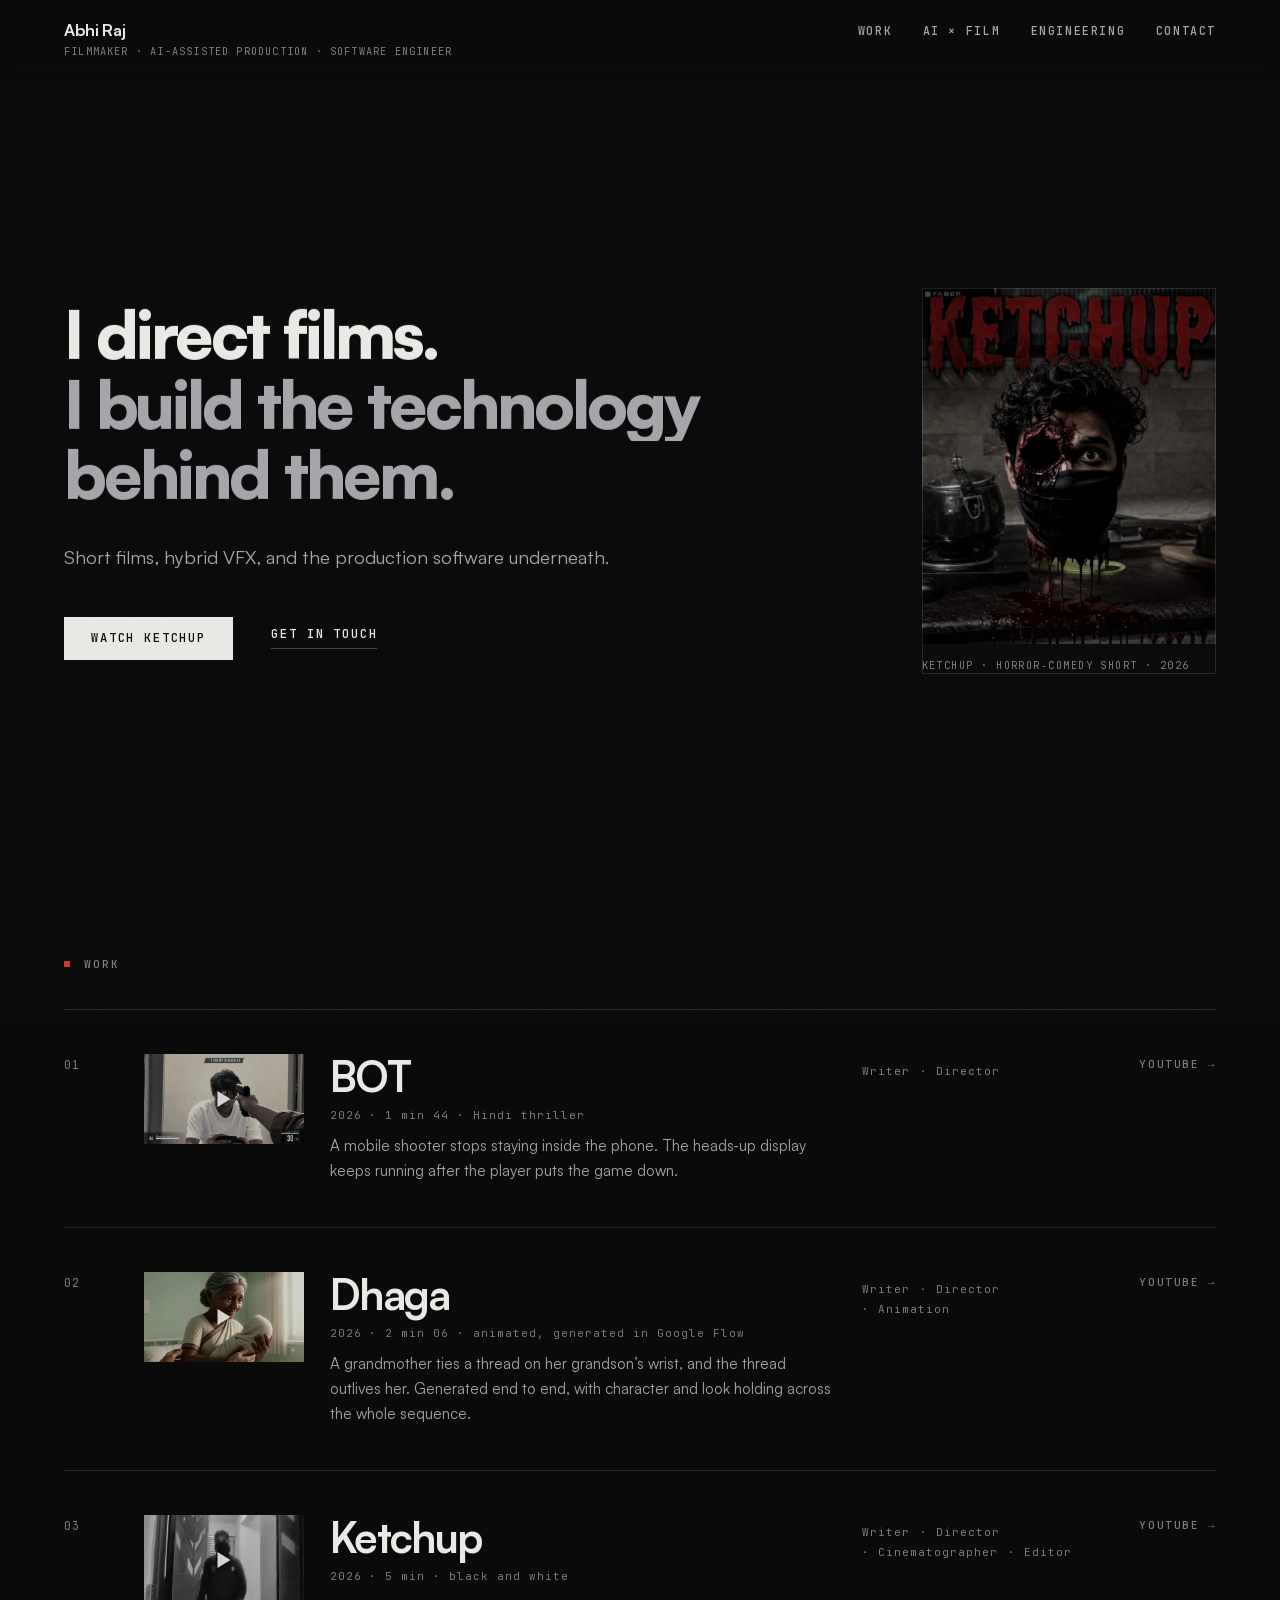
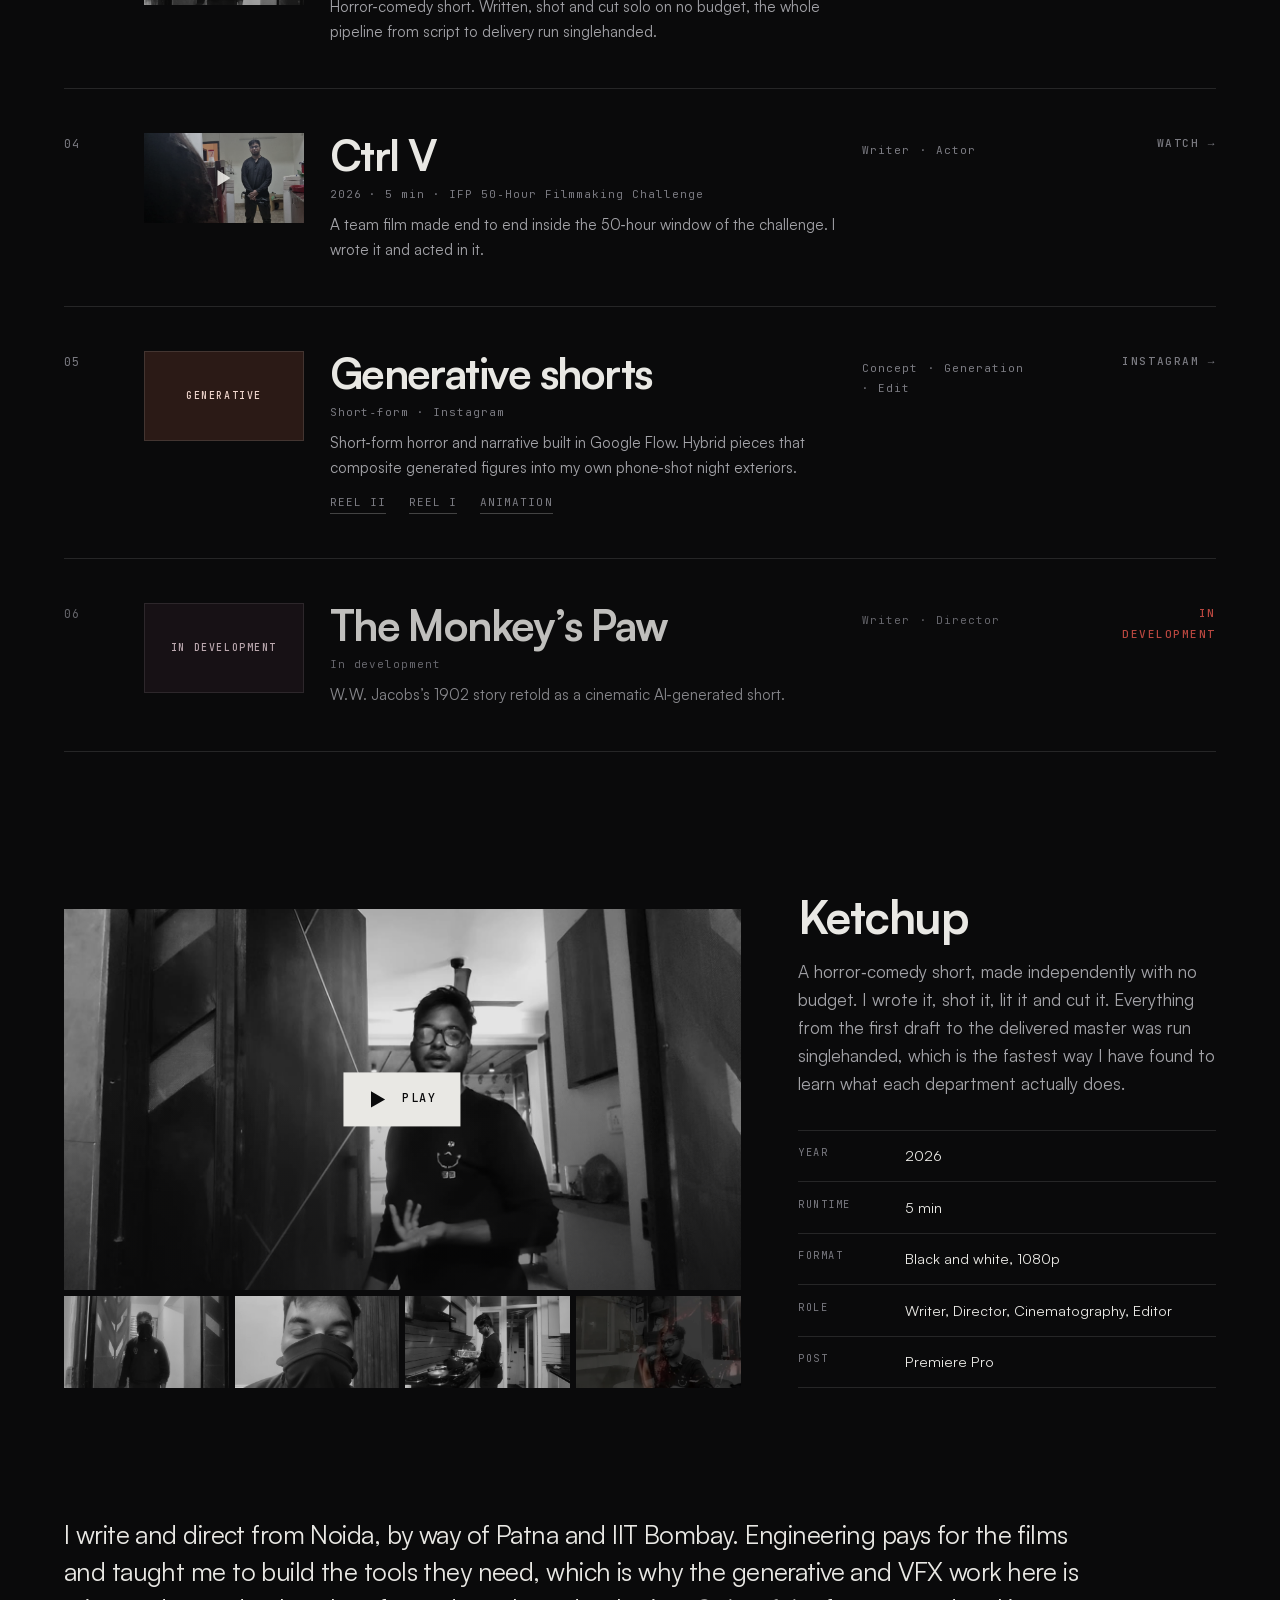
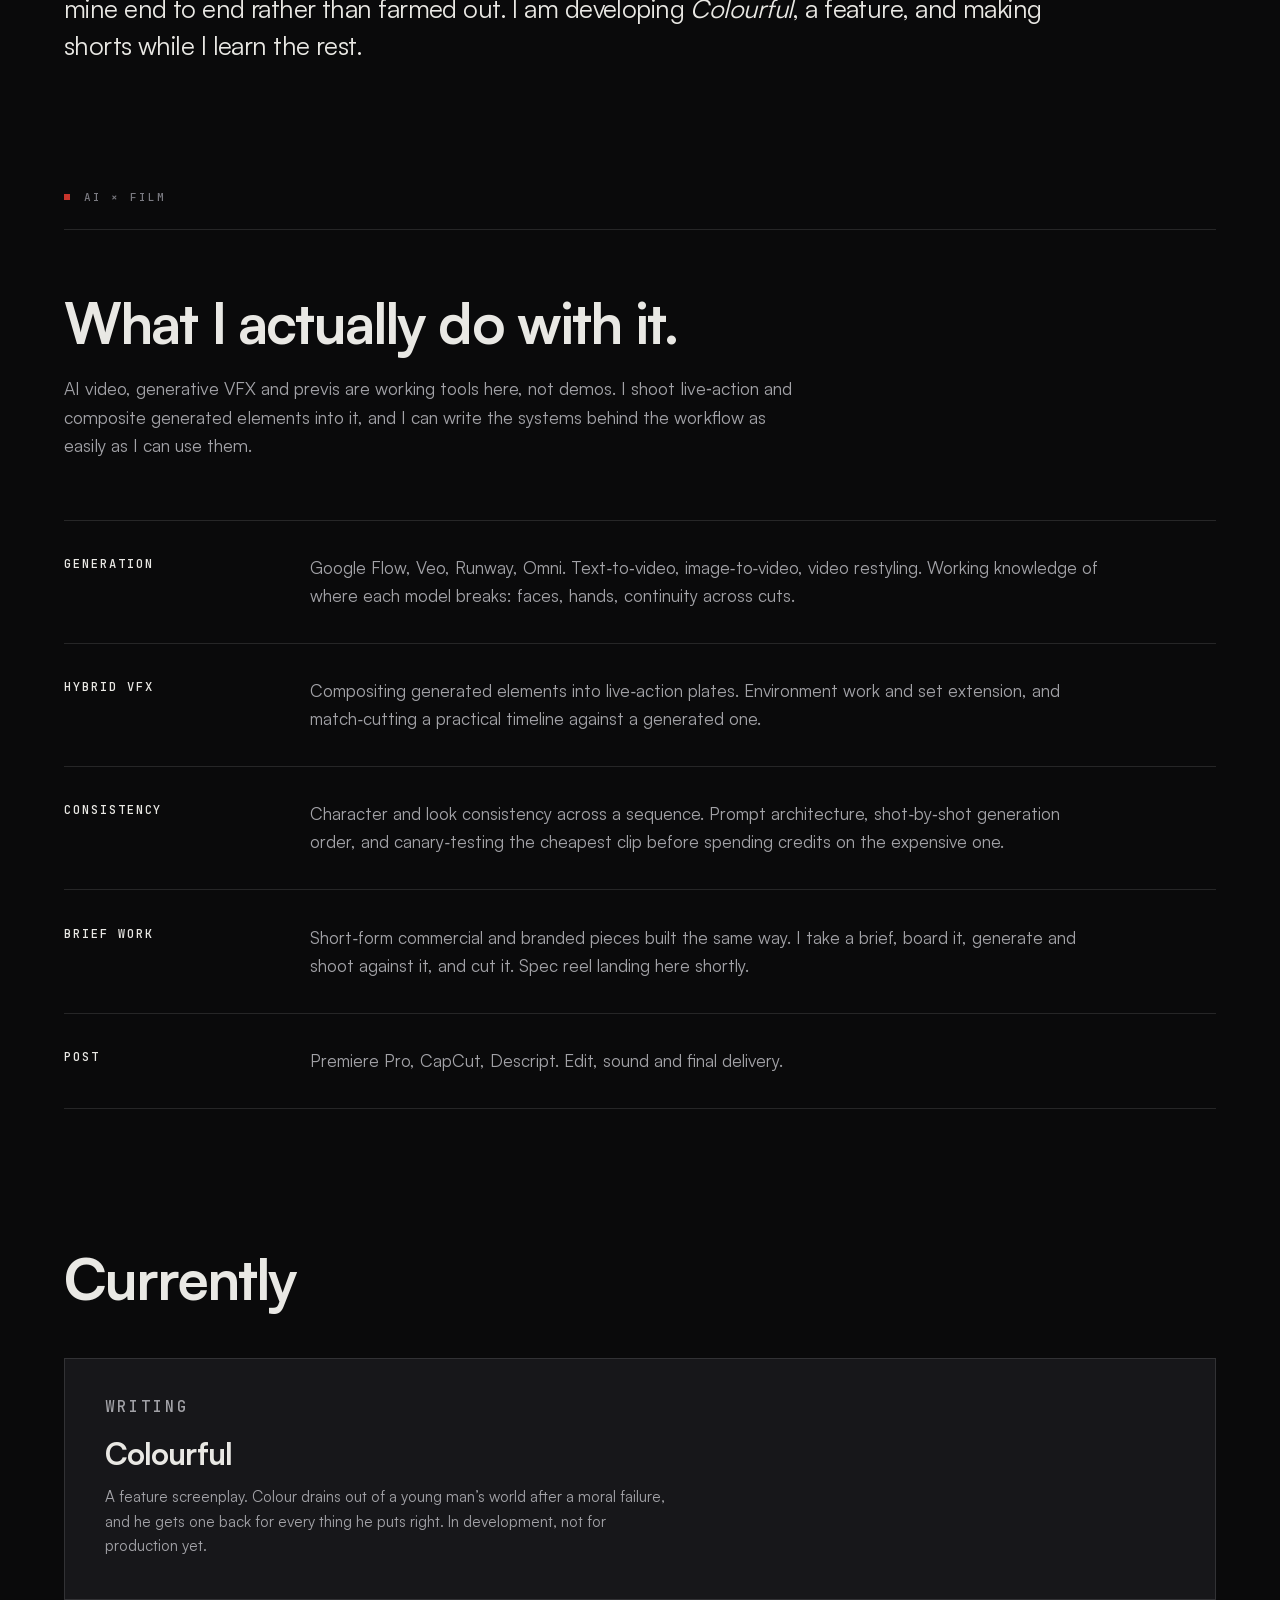
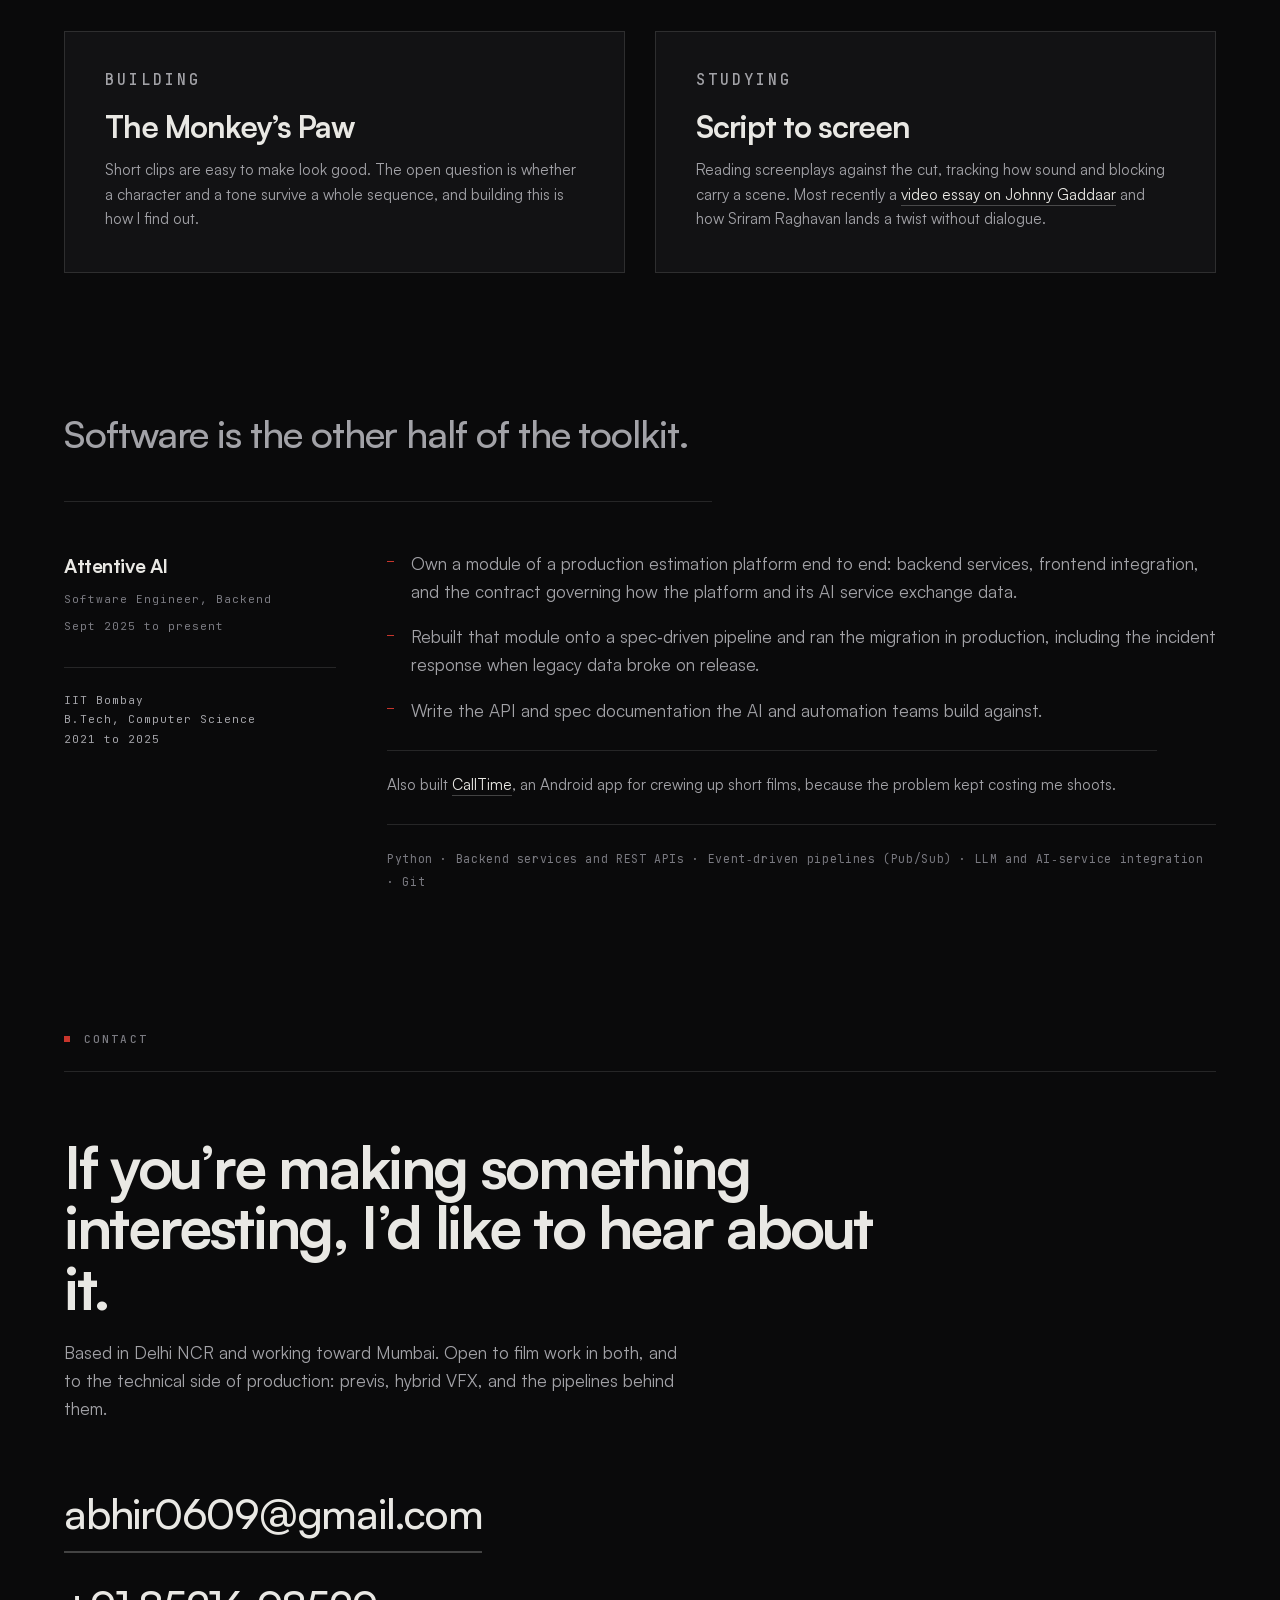
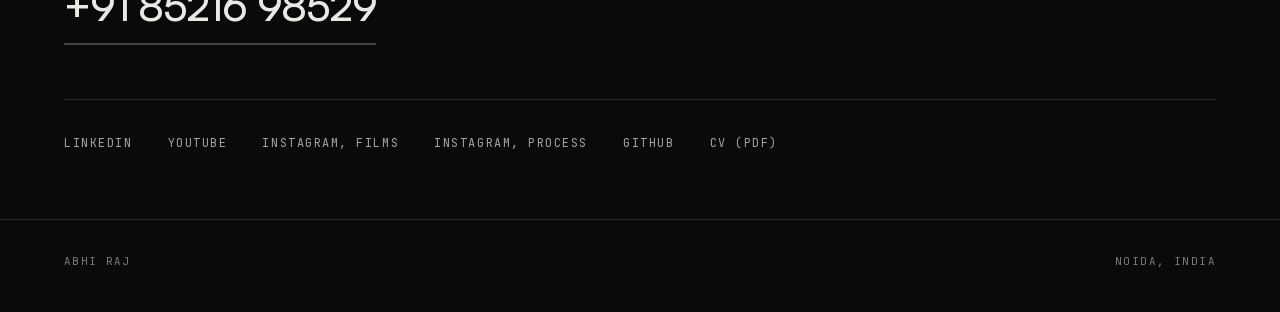
==== index.html @ 7fac0f0d "Add BOT and Dhaga, lead with the work The site was showing four items while five finished films sat " ====
<!doctype html>
<html lang="en">
<head>
<meta charset="utf-8">
<meta name="viewport" content="width=device-width, initial-scale=1, viewport-fit=cover">
<title>Abhi Raj · Filmmaker</title>
<meta name="description" content="Abhi Raj writes and directs short films and builds the technology behind them. Ketchup, Ctrl V, generative shorts, hybrid VFX, and the production software underneath.">
<link rel="canonical" href="https://abhi7230.github.io/">
<meta name="author" content="Abhi Raj">
<meta name="theme-color" content="#0a0a0b">

<meta property="og:type" content="profile">
<meta property="og:site_name" content="Abhi Raj">
<meta property="og:title" content="Abhi Raj · Filmmaker">
<meta property="og:description" content="I direct films. I build the technology behind them. Short films, hybrid VFX, and the production software underneath.">
<meta property="og:url" content="https://abhi7230.github.io/">
<meta property="og:image" content="https://abhi7230.github.io/assets/img/og.jpg">
<meta property="og:image:width" content="1200">
<meta property="og:image:height" content="630">
<meta property="og:image:alt" content="Abhi Raj, filmmaker and software engineer.">
<meta name="twitter:card" content="summary_large_image">
<meta name="twitter:title" content="Abhi Raj · Filmmaker">
<meta name="twitter:description" content="I direct films. I build the technology behind them.">
<meta name="twitter:image" content="https://abhi7230.github.io/assets/img/og.jpg">

<link rel="icon" href="/favicon.svg" type="image/svg+xml">
<link rel="apple-touch-icon" href="/assets/img/apple-touch-icon.png">

<link rel="preload" as="image" href="/assets/img/ketchup-plate.jpg">
<link rel="preload" as="font" type="font/woff2" href="/assets/fonts/satoshi-900.woff2" crossorigin>
<link rel="preload" as="font" type="font/woff2" href="/assets/fonts/satoshi-400.woff2" crossorigin>
<link rel="preload" as="font" type="font/woff2" href="/assets/fonts/jetbrainsmono-latin.woff2" crossorigin>
<link rel="stylesheet" href="/assets/css/main.css">

<script type="application/ld+json">
{
  "@context": "https://schema.org",
  "@graph": [
    {
      "@type": "Person",
      "@id": "https://abhi7230.github.io/#abhi",
      "name": "Abhi Raj",
      "url": "https://abhi7230.github.io/",
      "jobTitle": "Filmmaker and Software Engineer",
      "email": "mailto:abhir0609@gmail.com",
      "telephone": "+91-85216-98529",
      "alumniOf": {
        "@type": "CollegeOrUniversity",
        "name": "Indian Institute of Technology Bombay"
      },
      "worksFor": { "@type": "Organization", "name": "Attentive AI" },
      "address": { "@type": "PostalAddress", "addressLocality": "Noida", "addressCountry": "IN" },
      "sameAs": [
        "https://www.linkedin.com/in/abhi-raj-a626a8228/",
        "https://www.instagram.com/abheeee_and_movies_/",
        "https://www.instagram.com/the_slow_creator/",
        "https://github.com/Abhi7230",
        "https://www.youtube.com/watch?v=grgffM9v0jU"
      ]
    },
    {
      "@type": "Movie",
      "name": "BOT",
      "alternateName": "BOT: One Enemy Remaining",
      "genre": ["Thriller"],
      "datePublished": "2026",
      "duration": "PT1M44S",
      "inLanguage": "hi",
      "url": "https://www.youtube.com/watch?v=LyB1DlqWCAY",
      "image": "https://abhi7230.github.io/assets/img/bot-01.jpg",
      "director": { "@id": "https://abhi7230.github.io/#abhi" },
      "author": { "@id": "https://abhi7230.github.io/#abhi" }
    },
    {
      "@type": "Movie",
      "name": "Dhaga",
      "genre": ["Animation", "Drama"],
      "datePublished": "2026",
      "duration": "PT2M06S",
      "url": "https://www.youtube.com/watch?v=wSa9bddf1cw",
      "image": "https://abhi7230.github.io/assets/img/dhaga-01.jpg",
      "director": { "@id": "https://abhi7230.github.io/#abhi" },
      "author": { "@id": "https://abhi7230.github.io/#abhi" }
    },
    {
      "@type": "Movie",
      "name": "Ketchup",
      "genre": ["Horror", "Comedy"],
      "datePublished": "2026-05-23",
      "duration": "PT5M1S",
      "url": "https://www.youtube.com/watch?v=grgffM9v0jU",
      "image": "https://abhi7230.github.io/assets/img/ketchup-poster.jpg",
      "description": "A horror-comedy short written, shot and cut solo on no budget.",
      "director": { "@id": "https://abhi7230.github.io/#abhi" },
      "author": { "@id": "https://abhi7230.github.io/#abhi" },
      "editor": { "@id": "https://abhi7230.github.io/#abhi" }
    },
    {
      "@type": "Movie",
      "name": "Ctrl V",
      "datePublished": "2026",
      "image": "https://abhi7230.github.io/assets/img/ctrlv-02.jpg",
      "description": "A team film made end to end inside the 50-hour window of the IFP 50-Hour Filmmaking Challenge.",
      "author": { "@id": "https://abhi7230.github.io/#abhi" },
      "actor": { "@id": "https://abhi7230.github.io/#abhi" }
    }
  ]
}
</script>
</head>
<body>
<div class="grain" aria-hidden="true"></div>

<a class="skip" href="#work">Skip to work</a>

<header class="nav">
  <a class="nav__brand" href="#top">
    <span class="nav__name">Abhi Raj</span>
    <span class="nav__role">Filmmaker · AI-assisted production · Software engineer</span>
  </a>
  <nav class="nav__links" aria-label="Sections">
    <a href="#work">Work</a>
    <a href="#ai">AI × Film</a>
    <a href="#engineering">Engineering</a>
    <a href="#contact">Contact</a>
  </nav>
</header>

<main id="top">

  <!-- ─────────────  HERO  ───────────── -->
  <section class="hero">
    <div class="hero__text">
      <h1 class="hero__head">
        <span class="line"><span>I direct films.</span></span>
        <span class="line"><span>I build the technology</span></span>
        <span class="line"><span>behind them.</span></span>
      </h1>
      <p class="hero__sub">Short films, hybrid VFX, and the production software underneath.</p>
      <div class="hero__cta">
        <a class="cta-watch" href="#ketchup">
          <span class="cta-watch__rule" aria-hidden="true"></span>
          <span class="cta-watch__label">Watch Ketchup</span>
        </a>
        <a class="cta-quiet" href="#contact">
          Get in touch
          <span class="cta-quiet__rule" aria-hidden="true"></span>
        </a>
      </div>
    </div>

    <figure class="hero__plate">
      <img src="/assets/img/ketchup-plate.jpg" width="810" height="982"
           alt="Poster for Ketchup, a horror-comedy short film written and directed by Abhi Raj."
           fetchpriority="high" decoding="async">
      <figcaption>Ketchup · horror&#8209;comedy short · 2026</figcaption>
    </figure>
  </section>

  <!-- ─────────────  SELECTED WORK  ───────────── -->
  <section id="work" class="work">
    <h2 class="label">Work</h2>

    <ol class="index" id="index">

      <li class="index__row">
        <div class="index__inner" data-preview="image" data-src="/assets/img/bot-02.jpg">
          <span class="index__no">01</span>
          <figure class="index__thumb index__thumb--play">
            <img src="/assets/img/bot-01.jpg" width="1000" height="562" loading="lazy" decoding="async"
                 alt="A game HUD reading ONE ENEMY REMAINING overlaid on a real room, from BOT.">
          </figure>
          <div class="index__body">
            <h3 class="index__title"><a class="stretch" href="https://www.youtube.com/watch?v=LyB1DlqWCAY" target="_blank" rel="noopener">BOT</a></h3>
            <p class="index__meta">2026 · 1 min 44 · Hindi thriller</p>
            <p class="index__desc">A mobile shooter stops staying inside the phone. The heads&#8209;up display keeps running after the player puts the game down.</p>
          </div>
          <p class="index__role"><span>Writer</span><span>Director</span></p>
          <span class="index__go" aria-hidden="true">YouTube <i>&#8594;</i></span>
        </div>
      </li>

      <li class="index__row">
        <div class="index__inner" data-preview="image" data-src="/assets/img/dhaga-02.jpg">
          <span class="index__no">02</span>
          <figure class="index__thumb index__thumb--play">
            <img src="/assets/img/dhaga-01.jpg" width="1000" height="562" loading="lazy" decoding="async"
                 alt="An animated grandmother smiling in warm light, from Dhaga.">
          </figure>
          <div class="index__body">
            <h3 class="index__title"><a class="stretch" href="https://www.youtube.com/watch?v=wSa9bddf1cw" target="_blank" rel="noopener">Dhaga</a></h3>
            <p class="index__meta">2026 · 2 min 06 · animated, generated in Google Flow</p>
            <p class="index__desc">A grandmother ties a thread on her grandson&#8217;s wrist, and the thread outlives her. Generated end to end, with character and look holding across the whole sequence.</p>
          </div>
          <p class="index__role"><span>Writer</span><span>Director</span><span>Animation</span></p>
          <span class="index__go" aria-hidden="true">YouTube <i>&#8594;</i></span>
        </div>
      </li>

      <li class="index__row">
        <div class="index__inner" data-preview="image" data-src="/assets/img/ketchup-player.jpg">
          <span class="index__no">03</span>
          <figure class="index__thumb index__thumb--play">
            <img src="/assets/img/ketchup-01.jpg" width="1000" height="562" loading="lazy" decoding="async"
                 alt="A masked figure framed between two walls of hard diagonal light, from Ketchup.">
          </figure>
          <div class="index__body">
            <h3 class="index__title"><a class="stretch" href="https://www.youtube.com/watch?v=grgffM9v0jU" target="_blank" rel="noopener">Ketchup</a></h3>
            <p class="index__meta">2026 · 5 min · black and white</p>
            <p class="index__desc">Horror&#8209;comedy short. Written, shot and cut solo on no budget, the whole pipeline from script to delivery run singlehanded.</p>
          </div>
          <p class="index__role"><span>Writer</span><span>Director</span><span>Cinematographer</span><span>Editor</span></p>
          <span class="index__go" aria-hidden="true">YouTube <i>&#8594;</i></span>
        </div>
      </li>

      <li class="index__row">
        <div class="index__inner" data-preview="image" data-src="/assets/img/ctrlv-01.jpg">
          <span class="index__no">04</span>
          <figure class="index__thumb index__thumb--play">
            <img src="/assets/img/ctrlv-02.jpg" width="1000" height="562" loading="lazy" decoding="async"
                 alt="A figure standing alone in a kitchen, from Ctrl V.">
          </figure>
          <div class="index__body">
            <h3 class="index__title"><a class="stretch" href="https://drive.google.com/file/d/1kriOBLqGtWggZw4FvXrQu2x0gPrDA3r1/view" target="_blank" rel="noopener">Ctrl V</a></h3>
            <p class="index__meta">2026 · 5 min · IFP 50&#8209;Hour Filmmaking Challenge</p>
            <p class="index__desc">A team film made end to end inside the 50&#8209;hour window of the challenge. I wrote it and acted in it.</p>
          </div>
          <p class="index__role"><span>Writer</span><span>Actor</span></p>
          <span class="index__go" aria-hidden="true">Watch <i>&#8594;</i></span>
        </div>
      </li>

      <li class="index__row">
        <div class="index__inner" data-preview="plate" data-plate="Generative" data-tint="warm">
          <span class="index__no">05</span>
          <figure class="index__thumb index__thumb--plate" data-tint="warm" aria-hidden="true"><span>Generative</span></figure>
          <div class="index__body">
            <h3 class="index__title"><a class="stretch" href="https://www.instagram.com/p/DdN9OC2Kr0C/" target="_blank" rel="noopener">Generative shorts</a></h3>
            <p class="index__meta">Short&#8209;form · Instagram</p>
            <p class="index__desc">Short&#8209;form horror and narrative built in Google Flow. Hybrid pieces that composite generated figures into my own phone&#8209;shot night exteriors.</p>
            <p class="index__more">
              <a href="https://www.instagram.com/p/DdN9OC2Kr0C/" target="_blank" rel="noopener">Reel II</a>
              <a href="https://www.instagram.com/p/DdLaEwnIu31/" target="_blank" rel="noopener">Reel I</a>
              <a href="https://www.instagram.com/p/DbQ5Ks_qtAa/" target="_blank" rel="noopener">Animation</a>
            </p>
          </div>
          <p class="index__role"><span>Concept</span><span>Generation</span><span>Edit</span></p>
          <span class="index__go" aria-hidden="true">Instagram <i>&#8594;</i></span>
        </div>
      </li>

      <li class="index__row index__row--wip">
        <div class="index__inner" data-preview="plate" data-plate="Monkey&#8217;s Paw" data-tint="deep">
          <span class="index__no">06</span>
          <figure class="index__thumb index__thumb--plate" data-tint="deep" aria-hidden="true"><span>In development</span></figure>
          <div class="index__body">
            <h3 class="index__title">The Monkey&#8217;s Paw</h3>
            <p class="index__meta">In development</p>
            <p class="index__desc">W.&#8202;W. Jacobs&#8217;s 1902 story retold as a cinematic AI&#8209;generated short.</p>
          </div>
          <p class="index__role"><span>Writer</span><span>Director</span></p>
          <span class="index__go index__go--static" aria-hidden="true">In development</span>
        </div>
      </li>

    </ol>
  </section>

  <!-- ─────────────  KETCHUP FEATURE  ───────────── -->
  <section id="ketchup" class="feature">
    <div class="feature__player">
      <div class="lite-yt" id="lite-yt" data-id="grgffM9v0jU" role="button" tabindex="0"
           aria-label="Play Ketchup, a horror-comedy short film, on YouTube">
        <img src="/assets/img/ketchup-player.jpg" width="1400" height="788"
             alt="Abhi Raj mid-speech in a lit doorway, hand raised, from Ketchup."
             loading="lazy" decoding="async">
        <span class="lite-yt__scrim" aria-hidden="true"></span>
        <span class="lite-yt__play" aria-hidden="true">
          <svg viewBox="0 0 24 24" width="26" height="26" aria-hidden="true"><path d="M7 4.5v15l13-7.5z" fill="currentColor"/></svg>
          <b>Play</b>
        </span>
      </div>

      <ul class="strip" aria-label="Frames from Ketchup">
        <li><img src="/assets/img/ketchup-01.jpg" width="1000" height="562" loading="lazy" decoding="async"
                 alt="A masked figure framed between two walls of hard diagonal light."></li>
        <li><img src="/assets/img/ketchup-02.jpg" width="1000" height="562" loading="lazy" decoding="async"
                 alt="Extreme close-up on the eyes above a pulled-up mask."></li>
        <li><img src="/assets/img/ketchup-03.jpg" width="1000" height="562" loading="lazy" decoding="async"
                 alt="Wide shot of a figure cooking at a stove in a narrow kitchen."></li>
        <li><img src="/assets/img/ketchup-04.jpg" width="1000" height="562" loading="lazy" decoding="async"
                 alt="The film breaks into red as blood washes across the frame."></li>
      </ul>
    </div>
    <div class="feature__note">
      <h2>Ketchup</h2>
      <p>A horror&#8209;comedy short, made independently with no budget. I wrote it, shot it, lit it and cut it. Everything from the first draft to the delivered master was run singlehanded, which is the fastest way I have found to learn what each department actually does.</p>
      <dl class="spec">
        <div><dt>Year</dt><dd>2026</dd></div>
        <div><dt>Runtime</dt><dd>5 min</dd></div>
        <div><dt>Format</dt><dd>Black and white, 1080p</dd></div>
        <div><dt>Role</dt><dd>Writer, Director, Cinematography, Editor</dd></div>
        <div><dt>Post</dt><dd>Premiere Pro</dd></div>
      </dl>
    </div>
  </section>

  <!-- ─────────────  ABOUT  ───────────── -->
  <section id="about" class="about">
    <p class="about__text">I write and direct from Noida, by way of Patna and IIT Bombay. Engineering pays for the films and taught me to build the tools they need, which is why the generative and VFX work here is mine end to end rather than farmed out. I am developing <em>Colourful</em>, a feature, and making shorts while I learn the rest.</p>
  </section>

  <!-- ─────────────  AI × FILM  ───────────── -->
  <section id="ai" class="ai">
    <p class="label">AI × Film</p>
    <h2 class="ai__head">What I actually do with it.</h2>
    <p class="ai__lede">AI video, generative VFX and previs are working tools here, not demos. I shoot live&#8209;action and composite generated elements into it, and I can write the systems behind the workflow as easily as I can use them.</p>

    <dl class="rows">
      <div class="rows__row">
        <dt>Generation</dt>
        <dd>Google Flow, Veo, Runway, Omni. Text&#8209;to&#8209;video, image&#8209;to&#8209;video, video restyling. Working knowledge of where each model breaks: faces, hands, continuity across cuts.</dd>
      </div>
      <div class="rows__row">
        <dt>Hybrid VFX</dt>
        <dd>Compositing generated elements into live&#8209;action plates. Environment work and set extension, and match&#8209;cutting a practical timeline against a generated one.</dd>
      </div>
      <div class="rows__row">
        <dt>Consistency</dt>
        <dd>Character and look consistency across a sequence. Prompt architecture, shot&#8209;by&#8209;shot generation order, and canary&#8209;testing the cheapest clip before spending credits on the expensive one.</dd>
      </div>
      <div class="rows__row">
        <dt>Brief work</dt>
        <dd>Short&#8209;form commercial and branded pieces built the same way. I take a brief, board it, generate and shoot against it, and cut it. Spec reel landing here shortly.</dd>
      </div>
      <div class="rows__row">
        <dt>Post</dt>
        <dd>Premiere Pro, CapCut, Descript. Edit, sound and final delivery.</dd>
      </div>
    </dl>
  </section>


  <!-- ─────────────  CURRENTLY  ───────────── -->
  <section class="now">
    <h2 class="now__head">Currently</h2>
    <div class="now__grid">
      <article class="card card--lead">
        <p class="card__kicker">Writing</p>
        <h3>Colourful</h3>
        <p>A feature screenplay. Colour drains out of a young man&#8217;s world after a moral failure, and he gets one back for every thing he puts right. In development, not for production yet.</p>
      </article>
      <article class="card">
        <p class="card__kicker">Building</p>
        <h3>The Monkey&#8217;s Paw</h3>
        <p>Short clips are easy to make look good. The open question is whether a character and a tone survive a whole sequence, and building this is how I find out.</p>
      </article>
      <article class="card">
        <p class="card__kicker">Studying</p>
        <h3>Script to screen</h3>
        <p>Reading screenplays against the cut, tracking how sound and blocking carry a scene. Most recently a <a href="https://www.youtube.com/watch?v=7e3J0M62_P4" target="_blank" rel="noopener">video essay on Johnny Gaddaar</a> and how Sriram Raghavan lands a twist without dialogue.</p>
      </article>
    </div>
  </section>

  <!-- ─────────────  ENGINEERING  ───────────── -->
  <section id="engineering" class="eng">
    <h2 class="eng__head">Software is the other half of the toolkit.</h2>
    <div class="eng__grid">
      <div class="eng__rail">
        <p class="eng__co">Attentive AI</p>
        <p class="eng__meta">Software Engineer, Backend</p>
        <p class="eng__meta">Sept 2025 to present</p>
        <p class="eng__meta eng__meta--edu">IIT Bombay<br>B.Tech, Computer Science<br>2021 to 2025</p>
      </div>
      <div class="eng__body">
        <ul>
          <li>Own a module of a production estimation platform end to end: backend services, frontend integration, and the contract governing how the platform and its AI service exchange data.</li>
          <li>Rebuilt that module onto a spec&#8209;driven pipeline and ran the migration in production, including the incident response when legacy data broke on release.</li>
          <li>Write the API and spec documentation the AI and automation teams build against.</li>
        </ul>
        <p class="eng__also">Also built <a href="https://github.com/Abhi7230/TINDER_FOR_FILMMAKERS" target="_blank" rel="noopener">CallTime</a>, an Android app for crewing up short films, because the problem kept costing me shoots.</p>
      <p class="stack">Python · Backend services and REST APIs · Event&#8209;driven pipelines (Pub/Sub) · LLM and AI&#8209;service integration · Git</p>
      </div>
    </div>
  </section>

  <!-- ─────────────  CONTACT  ───────────── -->
  <section id="contact" class="contact">
    <p class="label">Contact</p>
    <h2 class="contact__head">If you&#8217;re making something interesting, I&#8217;d like to hear about it.</h2>
    <p class="contact__sub">Based in Delhi NCR and working toward Mumbai. Open to film work in both, and to the technical side of production: previs, hybrid VFX, and the pipelines behind them.</p>

    <div class="direct">
      <a class="mailto" href="mailto:abhir0609@gmail.com">
        <span>abhir0609@gmail.com</span>
        <span class="mailto__rule" aria-hidden="true"></span>
      </a>
      <a class="mailto" href="tel:+918521698529">
        <span>+91 85216 98529</span>
        <span class="mailto__rule" aria-hidden="true"></span>
      </a>
    </div>

    <ul class="elsewhere">
      <li><a href="https://www.linkedin.com/in/abhi-raj-a626a8228/" target="_blank" rel="noopener">LinkedIn</a></li>
      <li><a href="https://www.youtube.com/watch?v=grgffM9v0jU" target="_blank" rel="noopener">YouTube</a></li>
      <li><a href="https://www.instagram.com/abheeee_and_movies_/" target="_blank" rel="noopener">Instagram, films</a></li>
      <li><a href="https://www.instagram.com/the_slow_creator/" target="_blank" rel="noopener">Instagram, process</a></li>
      <li><a href="https://github.com/Abhi7230" target="_blank" rel="noopener">GitHub</a></li>
      <li><a href="/assets/abhi-raj-cv.pdf" download="Abhi-Raj-CV.pdf">CV (PDF)</a></li>
    </ul>
  </section>

</main>

<footer class="foot">
  <p>Abhi Raj</p>
  <p>Noida, India</p>
</footer>

<div class="preview" id="preview" aria-hidden="true">
  <img class="preview__img" alt="" id="previewImg">
  <span class="preview__plate" id="previewPlate"></span>
</div>

<script src="/assets/js/main.js" defer></script>
</body>
</html>
---- assets/css/main.css ----
/* Self-hosted fonts. Removes two render-blocking third-party stylesheets and
   survives corporate networks that block font CDNs, which agencies often do.
   Satoshi: ITF Free Font License. JetBrains Mono: SIL OFL 1.1. */
@font-face{font-family:'Satoshi';src:url('/assets/fonts/satoshi-400.woff2') format('woff2');font-weight:400;font-style:normal;font-display:swap}
@font-face{font-family:'Satoshi';src:url('/assets/fonts/satoshi-500.woff2') format('woff2');font-weight:500;font-style:normal;font-display:swap}
@font-face{font-family:'Satoshi';src:url('/assets/fonts/satoshi-700.woff2') format('woff2');font-weight:700;font-style:normal;font-display:swap}
@font-face{font-family:'Satoshi';src:url('/assets/fonts/satoshi-900.woff2') format('woff2');font-weight:900;font-style:normal;font-display:swap}
@font-face{font-family:'JetBrains Mono';src:url('/assets/fonts/jetbrainsmono-latin.woff2') format('woff2');font-weight:100 800;font-style:normal;font-display:swap}

/* ============================================================
   Abhi Raj — filmmaker
   Concept spine: the site reads like a working production folder.
   Editorial display type, a mono technical layer, one safelight red.
   ============================================================ */

:root{
  --ink:      #0a0a0b;
  --ink-2:    #121214;
  --ink-3:    #17171a;
  --paper:    #e9e8e4;
  --dim:      #a2a2a7;
  --faint:    #7a7a81;
  --red:      #c8352c;
  --red-soft: #e0554b;
  --rule:     rgba(233,232,228,.13);
  --rule-2:   rgba(233,232,228,.26);

  --sans: 'Satoshi', ui-sans-serif, -apple-system, BlinkMacSystemFont, 'Helvetica Neue', Arial, sans-serif;
  --mono: 'JetBrains Mono', ui-monospace, SFMono-Regular, Menlo, Consolas, monospace;

  --gut: clamp(1.25rem, 5vw, 5.5rem);
  --max: 1560px;

  --ease: cubic-bezier(.16,1,.3,1);
}

*,*::before,*::after{ box-sizing:border-box; }

html{
  background:var(--ink);
  -webkit-text-size-adjust:100%;
  scroll-behavior:smooth;
}
@media (prefers-reduced-motion: reduce){ html{ scroll-behavior:auto; } }

body{
  margin:0;
  background:var(--ink);
  color:var(--paper);
  font-family:var(--sans);
  font-size:clamp(.98rem,.42vw + .88rem,1.075rem);
  line-height:1.62;
  font-weight:400;
  -webkit-font-smoothing:antialiased;
  -moz-osx-font-smoothing:grayscale;
  overflow-x:hidden;
}

img{ max-width:100%; height:auto; display:block; }
a{ color:inherit; }
h1,h2,h3{ margin:0; font-weight:700; letter-spacing:-.033em; line-height:1.02; }
p{ margin:0; }
ul,ol,dl,dd{ margin:0; padding:0; list-style:none; }

::selection{ background:var(--red); color:#fff; }

:focus-visible{
  outline:2px solid var(--red-soft);
  outline-offset:3px;
}

.skip{
  position:absolute; left:-9999px; top:0; z-index:200;
  background:var(--paper); color:var(--ink);
  padding:.7rem 1.1rem; font:500 .8rem/1 var(--mono);
}
.skip:focus{ left:1rem; top:1rem; }

/* ---------- film grain ---------- */
.grain{
  position:fixed; inset:-120px; z-index:120; pointer-events:none;
  opacity:.16; mix-blend-mode:overlay;
  background-image:url("data:image/svg+xml,%3Csvg xmlns='http://www.w3.org/2000/svg' width='240' height='240'%3E%3Cfilter id='n'%3E%3CfeTurbulence type='fractalNoise' baseFrequency='.85' numOctaves='3' stitchTiles='stitch'/%3E%3C/filter%3E%3Crect width='240' height='240' filter='url(%23n)'/%3E%3C/svg%3E");
}
@media (prefers-reduced-motion: no-preference){
  .grain{ animation:grain 700ms steps(2) infinite; }
}
@keyframes grain{
  0%{ transform:translate(0,0); } 50%{ transform:translate(-3%,2%); } 100%{ transform:translate(2%,-2%); }
}

/* ---------- shared bits ---------- */
.label{
  font:500 .69rem/1 var(--mono);
  letter-spacing:.2em; text-transform:uppercase;
  color:var(--faint);
  padding-bottom:1.6rem;
  border-bottom:1px solid var(--rule);
  margin-bottom:clamp(2.4rem,5vw,4.2rem);
}
.label::before{
  content:""; display:inline-block;
  width:6px; height:6px; background:var(--red);
  margin-right:.85rem; vertical-align:middle;
  transform:translateY(-1px);
}

section{ padding-inline:var(--gut); max-width:var(--max); margin-inline:auto; }

/* ============================================================
   NAV
   ============================================================ */
.nav{
  position:sticky; top:0; z-index:100;
  display:flex; align-items:flex-start; justify-content:space-between; gap:2rem;
  padding:1.35rem var(--gut);
  max-width:var(--max); margin-inline:auto;
  background:linear-gradient(to bottom, rgba(10,10,11,.92) 55%, rgba(10,10,11,0));
  backdrop-filter:blur(7px); -webkit-backdrop-filter:blur(7px);
}
.nav__brand{ text-decoration:none; display:block; }
.nav__name{
  display:block; font-size:1.02rem; font-weight:700; letter-spacing:-.02em; line-height:1.1;
}
.nav__role{
  display:block; margin-top:.28rem;
  font:400 .645rem/1.5 var(--mono);
  letter-spacing:.115em; text-transform:uppercase; color:var(--faint);
}
.nav__links{ display:flex; gap:1.9rem; padding-top:.2rem; }
.nav__links a{
  position:relative; text-decoration:none;
  font:500 .72rem/1 var(--mono);
  letter-spacing:.14em; text-transform:uppercase; color:var(--dim);
  padding-bottom:.35rem;
  transition:color .3s var(--ease);
}
.nav__links a::after{
  content:""; position:absolute; left:0; bottom:0; height:1px; width:100%;
  background:var(--red); transform:scaleX(0); transform-origin:right;
  transition:transform .45s var(--ease);
}
.nav__links a:hover{ color:var(--paper); }
.nav__links a:hover::after{ transform:scaleX(1); transform-origin:left; }
@media (max-width:820px){ .nav__links{ display:none; } }

/* ============================================================
   HERO  — asymmetric split
   ============================================================ */
.hero{
  display:grid;
  grid-template-columns:minmax(0,1fr) clamp(230px,23vw,340px);
  align-items:center;
  gap:clamp(2rem,5vw,5rem);
  min-height:calc(100vh - 92px);
  min-height:calc(100dvh - 92px);
  /* balanced: the old 4rem/10vh bottom left a dead band under the CTAs */
  padding-block:clamp(1.5rem,4vh,3rem) clamp(2rem,5vh,3.5rem);
}

.hero__head{
  /* sized so "I build the technology" holds one line from 1040px up */
  font-size:clamp(2.15rem,5.2vw,4.5rem);
  letter-spacing:-.045em;
  line-height:.99;
  font-weight:900;
}
.hero__head .line{ display:block; overflow:hidden; padding-bottom:.06em; }
.hero__head .line > span{ display:block; will-change:transform; }
.hero__head .line:nth-child(2) > span{ color:var(--dim); }
.hero__head .line:nth-child(3) > span{ color:var(--dim); }

@media (prefers-reduced-motion: no-preference){
  .hero__head .line > span{
    transform:translateY(105%);
    animation:rise .95s var(--ease) forwards;
  }
  .hero__head .line:nth-child(1) > span{ animation-delay:.06s; }
  .hero__head .line:nth-child(2) > span{ animation-delay:.16s; }
  .hero__head .line:nth-child(3) > span{ animation-delay:.26s; }
  .hero__sub,.hero__cta{ animation:rise .95s var(--ease) .38s backwards; }
}
@keyframes rise{ from{ transform:translateY(105%); } to{ transform:translateY(0); } }

.hero__sub{
  margin-top:clamp(1.5rem,2.4vw,2.2rem);
  max-width:46ch;
  color:var(--dim);
  font-size:clamp(1rem,.5vw + .9rem,1.16rem);
  line-height:1.58;
}

.hero__cta{
  margin-top:clamp(2.1rem,3.6vw,3.1rem);
  display:flex; align-items:center; gap:clamp(1.5rem,3vw,2.6rem); flex-wrap:wrap;
}

/* CTA 1 — filled plate with a red rule that drives across */
.cta-watch{
  position:relative; display:inline-flex; align-items:center;
  text-decoration:none; background:var(--paper); color:var(--ink);
  padding:.95rem 1.7rem; overflow:hidden;
  font:500 .76rem/1 var(--mono); letter-spacing:.15em; text-transform:uppercase;
  transition:color .4s var(--ease);
}
.cta-watch__rule{
  position:absolute; inset:0; background:var(--red);
  transform:translateX(-101%);
  transition:transform .55s var(--ease);
}
.cta-watch__label{ position:relative; z-index:1; }
.cta-watch:hover{ color:#fff; }
.cta-watch:hover .cta-watch__rule{ transform:translateX(0); }
.cta-watch:active{ transform:translateY(1px); }

/* CTA 2 — quiet rule that wipes under */
.cta-quiet{
  position:relative; text-decoration:none; color:var(--paper);
  font:500 .76rem/1 var(--mono); letter-spacing:.15em; text-transform:uppercase;
  padding-bottom:.5rem;
}
.cta-quiet__rule{
  position:absolute; left:0; bottom:0; height:1px; width:100%;
  background:var(--rule-2);
}
.cta-quiet__rule::after{
  content:""; position:absolute; inset:0; background:var(--red);
  transform:scaleX(0); transform-origin:left;
  transition:transform .5s var(--ease);
}
.cta-quiet:hover .cta-quiet__rule::after{ transform:scaleX(1); }

.hero__plate{ margin:0; position:relative; }
.hero__plate img{
  width:100%; aspect-ratio:81/98; object-fit:cover;
  filter:grayscale(.55) contrast(1.06) brightness(.82);
  transition:filter .9s var(--ease), transform .9s var(--ease);
}
.hero__plate:hover img{ filter:none; transform:scale(1.014); }
.hero__plate::after{
  content:""; position:absolute; inset:0; pointer-events:none;
  box-shadow:inset 0 0 0 1px var(--rule);
}
.hero__plate figcaption{
  margin-top:.9rem;
  font:400 .645rem/1.5 var(--mono);
  letter-spacing:.14em; text-transform:uppercase; color:var(--faint);
}
@media (prefers-reduced-motion: no-preference){
  .hero__plate{ animation:plate 1.35s var(--ease) .1s backwards; }
}
@keyframes plate{ from{ transform:scale(1.05) translateY(14px); } to{ transform:none; } }

@media (max-width:1040px){
  .hero{ grid-template-columns:1fr; align-items:start; min-height:0; padding-block:1rem 3.5rem; }
  /* keep the poster portrait here: cropping it to 4/3 clipped the title lettering */
  .hero__plate{ order:-1; max-width:270px; }
}

/* ============================================================
   SELECTED WORK — editorial index
   ============================================================ */
.work{ padding-block:clamp(2.8rem,5.5vw,5rem); }
/* the index supplies its own top rule, so the label must not draw a second one */
.work .label{ border-bottom:0; padding-bottom:0; margin-bottom:clamp(1.5rem,3vw,2.4rem); }

.index__row{ border-top:1px solid var(--rule); }
.index__row:last-child{ border-bottom:1px solid var(--rule); }

.index__inner{
  position:relative;
  display:grid;
  grid-template-columns:3.4rem 10rem minmax(0,1fr) 13.5rem 7rem;
  gap:clamp(.9rem,2vw,2.2rem);
  align-items:start;
  padding:clamp(1.9rem,3.4vw,2.9rem) 0;
  transition:background .45s var(--ease);
}
.index__inner::before{
  content:""; position:absolute; left:0; top:0; height:1px; width:100%;
  background:var(--red); transform:scaleX(0); transform-origin:left;
  transition:transform .6s var(--ease);
}
.index__row:hover .index__inner::before{ transform:scaleX(1); }
/* a visible lift on the whole row, so the click target is obvious */
.index__row:hover .index__inner{ background:rgba(233,232,228,.035); }

.index__no{
  font:400 .72rem/1.9 var(--mono); letter-spacing:.1em; color:var(--faint);
  transition:color .4s var(--ease);
}
.index__row:hover .index__no{ color:var(--red-soft); }

.index__title{
  font-size:clamp(1.65rem,3.3vw,2.85rem);
  font-weight:700; letter-spacing:-.036em; line-height:1.04;
}
.index__title a{
  text-decoration:none; display:inline-block;
  transition:transform .55s var(--ease);
}
.index__row:hover .index__title a{ transform:translateX(9px); }
/* the whole row is the hit area. without cursor:pointer it reads as plain
   text and nobody discovers that clicking anywhere works */
.stretch::after{ content:""; position:absolute; inset:0; z-index:1; cursor:pointer; }

/* every row carries a real frame, at every breakpoint. a filmmaker's
   index that is only text is the thing this section exists to avoid */
.index__thumb{
  position:relative; margin:0; overflow:hidden;
  aspect-ratio:16/9; background:var(--ink-3);
  box-shadow:inset 0 0 0 1px var(--rule);
}
.index__thumb img{
  width:100%; height:100%; object-fit:cover;
  filter:grayscale(.4) brightness(.8) contrast(1.05);
  transition:filter .7s var(--ease), transform .7s var(--ease);
}
.index__row:hover .index__thumb img{ filter:none; transform:scale(1.04); }

/* play badge on rows that lead to a video. visible by default, not only on
   hover, because touch devices never hover */
.index__thumb--play::after{
  content:""; position:absolute; z-index:2;
  left:50%; top:50%; transform:translate(-50%,-50%);
  width:0; height:0;
  border-left:13px solid var(--paper);
  border-top:8.5px solid transparent;
  border-bottom:8.5px solid transparent;
  filter:drop-shadow(0 1px 5px rgba(0,0,0,.75));
  opacity:.9;
  transition:opacity .35s var(--ease), transform .35s var(--ease);
}
.index__row:hover .index__thumb--play::after{
  opacity:1; transform:translate(-50%,-50%) scale(1.18);
}

/* rows with no frame yet get an honest tinted plate, not a fake image */
.index__thumb--plate{ display:flex; align-items:center; justify-content:center; text-align:center; }
.index__thumb--plate span{
  font:500 .62rem/1.4 var(--mono); letter-spacing:.16em; text-transform:uppercase;
  padding:0 .6rem;
}
.index__thumb--plate[data-tint="warm"]{ background:#2b1a16; }
.index__thumb--plate[data-tint="warm"] span{ color:#f0d6cd; }
.index__thumb--plate[data-tint="deep"]{ background:#1c1418; }
.index__thumb--plate[data-tint="deep"] span{ color:#e4cdd4; }

.index__meta{
  margin-top:.6rem;
  font:400 .68rem/1.6 var(--mono); letter-spacing:.09em;
  color:var(--faint);
}

.index__desc{
  margin-top:.6rem; max-width:56ch;
  color:var(--dim); font-size:.955rem; line-height:1.62;
}
.index__more{
  position:relative; z-index:2;
  margin-top:1.05rem; display:flex; flex-wrap:wrap; gap:.55rem 1.4rem;
}
.index__more a{
  font:400 .69rem/1 var(--mono); letter-spacing:.1em; text-transform:uppercase;
  color:var(--faint); text-decoration:none;
  border-bottom:1px solid var(--rule-2); padding-bottom:.32rem;
  transition:color .3s var(--ease), border-color .3s var(--ease);
}
.index__more a:hover{ color:var(--paper); border-color:var(--red); }

/* roles are spans in a wrapping flex row so a separator can never
   start a line on its own when the column gets narrow */
.index__role{
  display:flex; flex-wrap:wrap; gap:0 .62rem;
  font:400 .69rem/1.85 var(--mono); letter-spacing:.09em;
  color:var(--faint); padding-top:.45rem;
}
.index__role span{ white-space:nowrap; }
.index__role span + span::before{ content:"· "; }
.index__go{
  justify-self:end; text-align:right;
  font:500 .69rem/1.9 var(--mono); letter-spacing:.14em; text-transform:uppercase;
  color:var(--faint);
  transition:color .4s var(--ease);
}
.index__go i{ font-style:normal; display:inline-block; transition:transform .5s var(--ease); }
.index__row:hover .index__go{ color:var(--paper); }
.index__row:hover .index__go i{ transform:translateX(6px); }
.index__go--static{ color:var(--red-soft); }
.index__row--wip .index__inner{ opacity:.82; }

/* below the widest layout the go label moves into the text column rather than
   disappearing, so every breakpoint still says where the row leads */
@media (max-width:1100px){
  .index__inner{ grid-template-columns:3.2rem 8.5rem minmax(0,1fr) 11rem; }
  .index__go{ grid-column:3; justify-self:start; text-align:left; margin-top:.9rem; }
}
@media (max-width:860px){
  .index__inner{ grid-template-columns:3rem 7.5rem minmax(0,1fr); }
  .index__role{ grid-column:3; padding-top:0; margin-top:1rem; }
}
/* phone: the frame goes full width above the text so the index stays visual */
@media (max-width:620px){
  .index__inner{ grid-template-columns:2.6rem minmax(0,1fr); gap:.9rem; }
  .index__thumb{ grid-column:1 / -1; order:-1; margin-bottom:.5rem; }
  .index__role{ grid-column:2; padding-top:0; margin-top:1rem; }
  .index__go{ grid-column:2; margin-top:.9rem; }
  .index__row:hover .index__title a{ transform:none; }
}

/* ============================================================
   KETCHUP FEATURE — full-width media + note
   ============================================================ */
.feature{
  padding-block:clamp(2.8rem,5.5vw,5rem);
  display:grid; grid-template-columns:minmax(0,1.62fr) minmax(0,1fr);
  gap:clamp(2rem,4.5vw,4.4rem); align-items:end;
}
.feature__player{ position:relative; }

.lite-yt{
  position:relative; display:block; width:100%; aspect-ratio:16/9;
  overflow:hidden; cursor:pointer; background:#000;
  box-shadow:inset 0 0 0 1px var(--rule);
}
.lite-yt img{
  width:100%; height:100%; object-fit:cover;
  transition:transform .9s var(--ease), filter .9s var(--ease);
  filter:brightness(.88) contrast(1.04);
}
.lite-yt:hover img{ transform:scale(1.022); filter:brightness(1) contrast(1.04); }
.lite-yt__scrim{
  position:absolute; inset:0;
  background:linear-gradient(to top, rgba(10,10,11,.5), rgba(10,10,11,0) 55%);
}
.lite-yt__play{
  position:absolute; left:50%; top:50%; transform:translate(-50%,-50%);
  display:inline-flex; align-items:center; gap:.75rem;
  background:var(--paper); color:var(--ink);
  padding:.85rem 1.5rem .85rem 1.25rem;
  font:500 .74rem/1 var(--mono); letter-spacing:.15em; text-transform:uppercase;
  transition:background .4s var(--ease), color .4s var(--ease), transform .5s var(--ease);
}
.lite-yt__play b{ font-weight:500; }
.lite-yt:hover .lite-yt__play{ background:var(--red); color:#fff; transform:translate(-50%,-50%) scale(1.035); }
.lite-yt iframe{ position:absolute; inset:0; width:100%; height:100%; border:0; }

/* contact-sheet strip under the player: four real frames from the film */
.strip{
  display:grid; grid-template-columns:repeat(4,1fr); gap:6px;
  margin-top:6px;
}
.strip img{
  width:100%; aspect-ratio:16/9; object-fit:cover;
  filter:grayscale(.35) brightness(.82) contrast(1.05);
  transition:filter .6s var(--ease);
}
.strip li{ position:relative; overflow:hidden; box-shadow:inset 0 0 0 1px var(--rule); }
.strip li:hover img{ filter:none; }
@media (max-width:520px){
  .strip{ grid-template-columns:repeat(2,1fr); }
}

.feature__note h2{
  font-size:clamp(1.9rem,3.6vw,3rem);
  margin-bottom:1.15rem;
}
.feature__note p{ color:var(--dim); max-width:48ch; }

.spec{ margin-top:2rem; border-top:1px solid var(--rule); }
.spec > div{
  display:grid; grid-template-columns:5.5rem minmax(0,1fr); gap:1.2rem;
  padding:.85rem 0; border-bottom:1px solid var(--rule);
}
.spec dt{
  font:400 .645rem/1.7 var(--mono); letter-spacing:.15em; text-transform:uppercase; color:var(--faint);
}
.spec dd{ margin:0; font-size:.9rem; color:var(--paper); }

@media (max-width:980px){
  .feature{ grid-template-columns:1fr; align-items:start; }
}

/* ============================================================
   ABOUT — one paragraph, the thing every visitor looks for
   ============================================================ */
.about{ padding-block:clamp(2.2rem,4.5vw,4rem); }
.about__text{
  max-width:60ch;
  font-size:clamp(1.12rem,1.5vw + .85rem,1.6rem);
  line-height:1.45; letter-spacing:-.022em;
  color:var(--paper);
}
.about__text em{ font-style:italic; }

/* ============================================================
   AI × FILM — spec rows
   ============================================================ */
.ai{ padding-block:clamp(2.8rem,5.5vw,5rem); }
.ai__head{ font-size:clamp(1.9rem,4.4vw,3.5rem); }
.ai__lede{
  margin-top:1.4rem; max-width:62ch; color:var(--dim);
  font-size:clamp(1rem,.45vw + .9rem,1.1rem);
}

.rows{ margin-top:clamp(2.4rem,5vw,3.8rem); border-top:1px solid var(--rule); }
.rows__row{
  display:grid; grid-template-columns:13rem minmax(0,1fr);
  gap:clamp(1rem,3vw,3rem);
  padding:clamp(1.5rem,2.6vw,2.2rem) 0;
  border-bottom:1px solid var(--rule);
  transition:border-color .45s var(--ease);
}
.rows__row:hover{ border-bottom-color:var(--rule-2); }
.rows__row dt{
  font:500 .76rem/1.7 var(--mono); letter-spacing:.16em; text-transform:uppercase;
  color:var(--paper);
}
.rows__row dd{ margin:0; color:var(--dim); max-width:66ch; }
@media (max-width:760px){
  .rows__row{ grid-template-columns:1fr; gap:.7rem; }
}

/* ============================================================
   ENGINEERING — rail + body
   ============================================================ */
.eng{
  padding-block:clamp(2.8rem,5.5vw,5rem);
}
.eng__head{
  font-size:clamp(1.55rem,3vw,2.4rem);
  color:var(--dim); font-weight:500; letter-spacing:-.028em;
  max-width:24ch;
  padding-bottom:clamp(2rem,4vw,3rem);
  border-bottom:1px solid var(--rule);
}
.eng__grid{
  display:grid; grid-template-columns:17rem minmax(0,1fr);
  gap:clamp(1.6rem,4vw,4rem);
  padding-top:clamp(2rem,4vw,3rem);
}
.eng__co{ font-size:1.22rem; font-weight:700; letter-spacing:-.022em; }
.eng__meta{
  margin-top:.5rem;
  font:400 .7rem/1.75 var(--mono); letter-spacing:.09em; color:var(--faint);
}
.eng__meta--edu{
  margin-top:1.9rem; padding-top:1.4rem; border-top:1px solid var(--rule);
  color:var(--dim);
}
.eng__body ul{ display:grid; gap:1.1rem; }
.eng__body li{
  position:relative; padding-left:1.5rem; color:var(--dim); max-width:70ch;
}
.eng__body li::before{
  content:""; position:absolute; left:0; top:.66em;
  width:7px; height:1px; background:var(--red);
}
.eng__also{
  margin-top:1.6rem; padding-top:1.4rem; border-top:1px solid var(--rule);
  color:var(--dim); max-width:70ch; font-size:.955rem;
}
.eng__also a{
  color:var(--paper); text-decoration:none;
  border-bottom:1px solid var(--rule-2); padding-bottom:1px;
  transition:border-color .35s var(--ease);
}
.eng__also a:hover{ border-color:var(--red); }

.stack{
  margin-top:1.6rem; padding-top:1.4rem; border-top:1px solid var(--rule);
  font:400 .72rem/2 var(--mono); letter-spacing:.055em; color:var(--faint);
}
@media (max-width:820px){
  .eng__grid{ grid-template-columns:1fr; }
}

/* ============================================================
   CURRENTLY — two unequal cards
   ============================================================ */
.now{ padding-block:clamp(2.8rem,5.5vw,5rem); }
.now__head{
  font-size:clamp(1.9rem,4.4vw,3.5rem);
  margin-bottom:clamp(2rem,4vw,3.2rem);
}
/* lead card spans, the two supporting cards sit under it. avoids the
   three-equal-columns look while still carrying three projects */
.now__grid{
  display:grid; grid-template-columns:minmax(0,1fr) minmax(0,1fr);
  gap:clamp(1rem,2.4vw,2rem);
}
.card--lead{ grid-column:1 / -1; }
.card--lead p{ max-width:62ch; }
.card{
  background:var(--ink-2);
  padding:clamp(1.7rem,3.2vw,2.8rem);
  box-shadow:inset 0 0 0 1px var(--rule);
  transition:background .5s var(--ease), box-shadow .5s var(--ease);
}
.card:hover{ background:var(--ink-3); box-shadow:inset 0 0 0 1px var(--rule-2); }
.card--lead{ background:var(--ink-3); }
.card__kicker{
  font:500 .645rem/1 var(--mono); letter-spacing:.2em; text-transform:uppercase;
  color:var(--red-soft); margin-bottom:1.5rem;
}
.card h3{
  font-size:clamp(1.35rem,2.4vw,1.95rem);
  margin-bottom:.95rem;
}
.card p{ color:var(--dim); font-size:.955rem; max-width:52ch; }
.card p a{ color:var(--paper); text-decoration:none; border-bottom:1px solid var(--rule-2); padding-bottom:1px; transition:border-color .35s var(--ease); }
.card p a:hover{ border-color:var(--red); }
@media (max-width:820px){
  .now__grid{ grid-template-columns:1fr; }
}

/* ============================================================
   CONTACT
   ============================================================ */
.contact{ padding-block:clamp(2.8rem,5.5vw,5rem) clamp(2.6rem,5vw,4.2rem); }
.contact__head{
  font-size:clamp(1.85rem,4.7vw,3.7rem);
  max-width:20ch; letter-spacing:-.04em;
}
.contact__sub{
  margin-top:1.4rem; max-width:52ch; color:var(--dim);
}

/* direct lines (email, phone) stacked; align-items keeps each
   underline rule the width of its own text, not the column */
.direct{
  margin-top:clamp(2.4rem,5vw,3.6rem);
  display:flex; flex-direction:column; align-items:flex-start;
  gap:clamp(.7rem,1.6vw,1.15rem);
}

.mailto{
  display:inline-block; position:relative; text-decoration:none;
  font-size:clamp(1.3rem,3.6vw,2.6rem);
  font-weight:500; letter-spacing:-.03em;
  padding-bottom:.35rem;
  transition:color .4s var(--ease);
}
.mailto__rule{
  position:absolute; left:0; bottom:0; height:2px; width:100%;
  background:var(--rule-2); overflow:hidden;
}
.mailto__rule::after{
  content:""; position:absolute; inset:0; background:var(--red);
  transform:translateX(-101%);
  transition:transform .6s var(--ease);
}
.mailto:hover{ color:var(--red-soft); }
.mailto:hover .mailto__rule::after{ transform:translateX(0); }

.elsewhere{
  margin-top:clamp(2.4rem,5vw,3.4rem);
  display:flex; flex-wrap:wrap; gap:.9rem 2.2rem;
  padding-top:1.7rem; border-top:1px solid var(--rule);
}
.elsewhere a{
  position:relative; text-decoration:none;
  font:400 .74rem/1 var(--mono); letter-spacing:.13em; text-transform:uppercase;
  color:var(--dim); padding-bottom:.3rem;
  transition:color .35s var(--ease);
}
.elsewhere a::after{
  content:""; position:absolute; left:0; bottom:0; height:1px; width:100%;
  background:var(--red); transform:scaleX(0); transform-origin:right;
  transition:transform .45s var(--ease);
}
.elsewhere a:hover{ color:var(--paper); }
.elsewhere a:hover::after{ transform:scaleX(1); transform-origin:left; }

/* ============================================================
   FOOTER
   ============================================================ */
.foot{
  max-width:var(--max); margin-inline:auto;
  padding:2rem var(--gut) 2.6rem;
  border-top:1px solid var(--rule);
  display:flex; justify-content:space-between; gap:1rem; flex-wrap:wrap;
  font:400 .68rem/1.7 var(--mono); letter-spacing:.13em; text-transform:uppercase;
  color:var(--faint);
}

/* ============================================================
   CURSOR PREVIEW (pointer devices only)
   ============================================================ */
.preview{
  position:fixed; left:0; top:0; z-index:90;
  width:clamp(230px,20vw,320px); aspect-ratio:16/10;
  pointer-events:none; opacity:0; visibility:hidden;
  transform:translate3d(-9999px,-9999px,0);
  /* position + scale are driven per frame in JS, so they are NOT transitioned here */
  transition:opacity .4s var(--ease), visibility .4s;
  will-change:transform, opacity;
  overflow:hidden; background:var(--ink-3);
  box-shadow:0 26px 60px rgba(0,0,0,.55), inset 0 0 0 1px var(--rule-2);
}
.preview.is-on{ opacity:1; visibility:visible; }
.preview__img{
  width:100%; height:100%; object-fit:cover; display:none;
  filter:contrast(1.05) brightness(.95);
}
.preview.is-image .preview__img{ display:block; }
.preview__plate{
  position:absolute; inset:0; display:none;
  align-items:center; justify-content:center; text-align:center;
  padding:1.2rem;
  font-size:clamp(1.05rem,1.5vw,1.5rem); font-weight:700; letter-spacing:-.028em;
  line-height:1.1;
}
.preview.is-plate .preview__plate{ display:flex; }
.preview[data-tint="cool"] .preview__plate{ background:#16202b; color:#cfe0ef; }
.preview[data-tint="warm"] .preview__plate{ background:#2b1a16; color:#f0d6cd; }
.preview[data-tint="deep"] .preview__plate{ background:#1c1418; color:#e4cdd4; }

@media (hover:none), (max-width:900px), (prefers-reduced-motion: reduce){
  .preview{ display:none; }
}

/* ============================================================
   SCROLL REVEALS — transform only, content never hidden
   ============================================================ */
@media (prefers-reduced-motion: no-preference){
  .reveal{
    transform:translateY(26px);
    transition:transform 1s var(--ease);
    will-change:transform;
  }
  .reveal.is-in{ transform:none; }
}
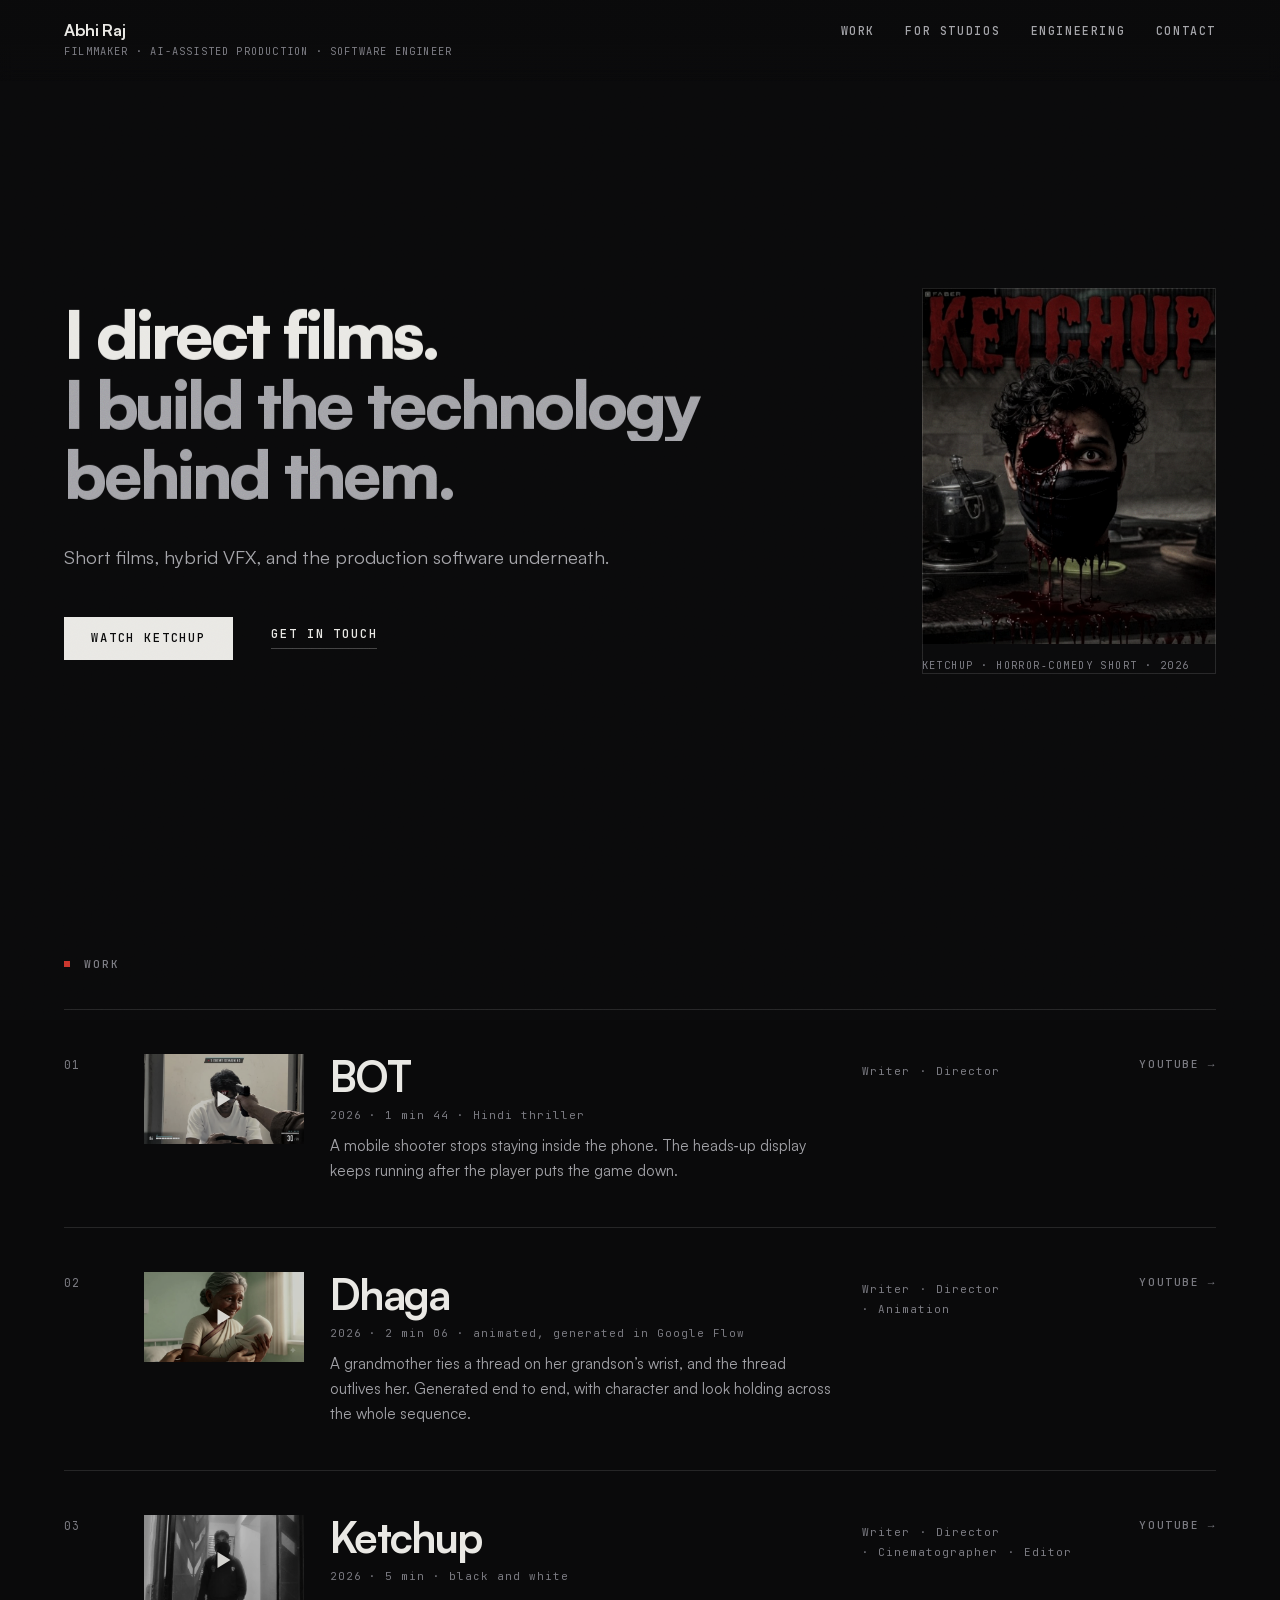
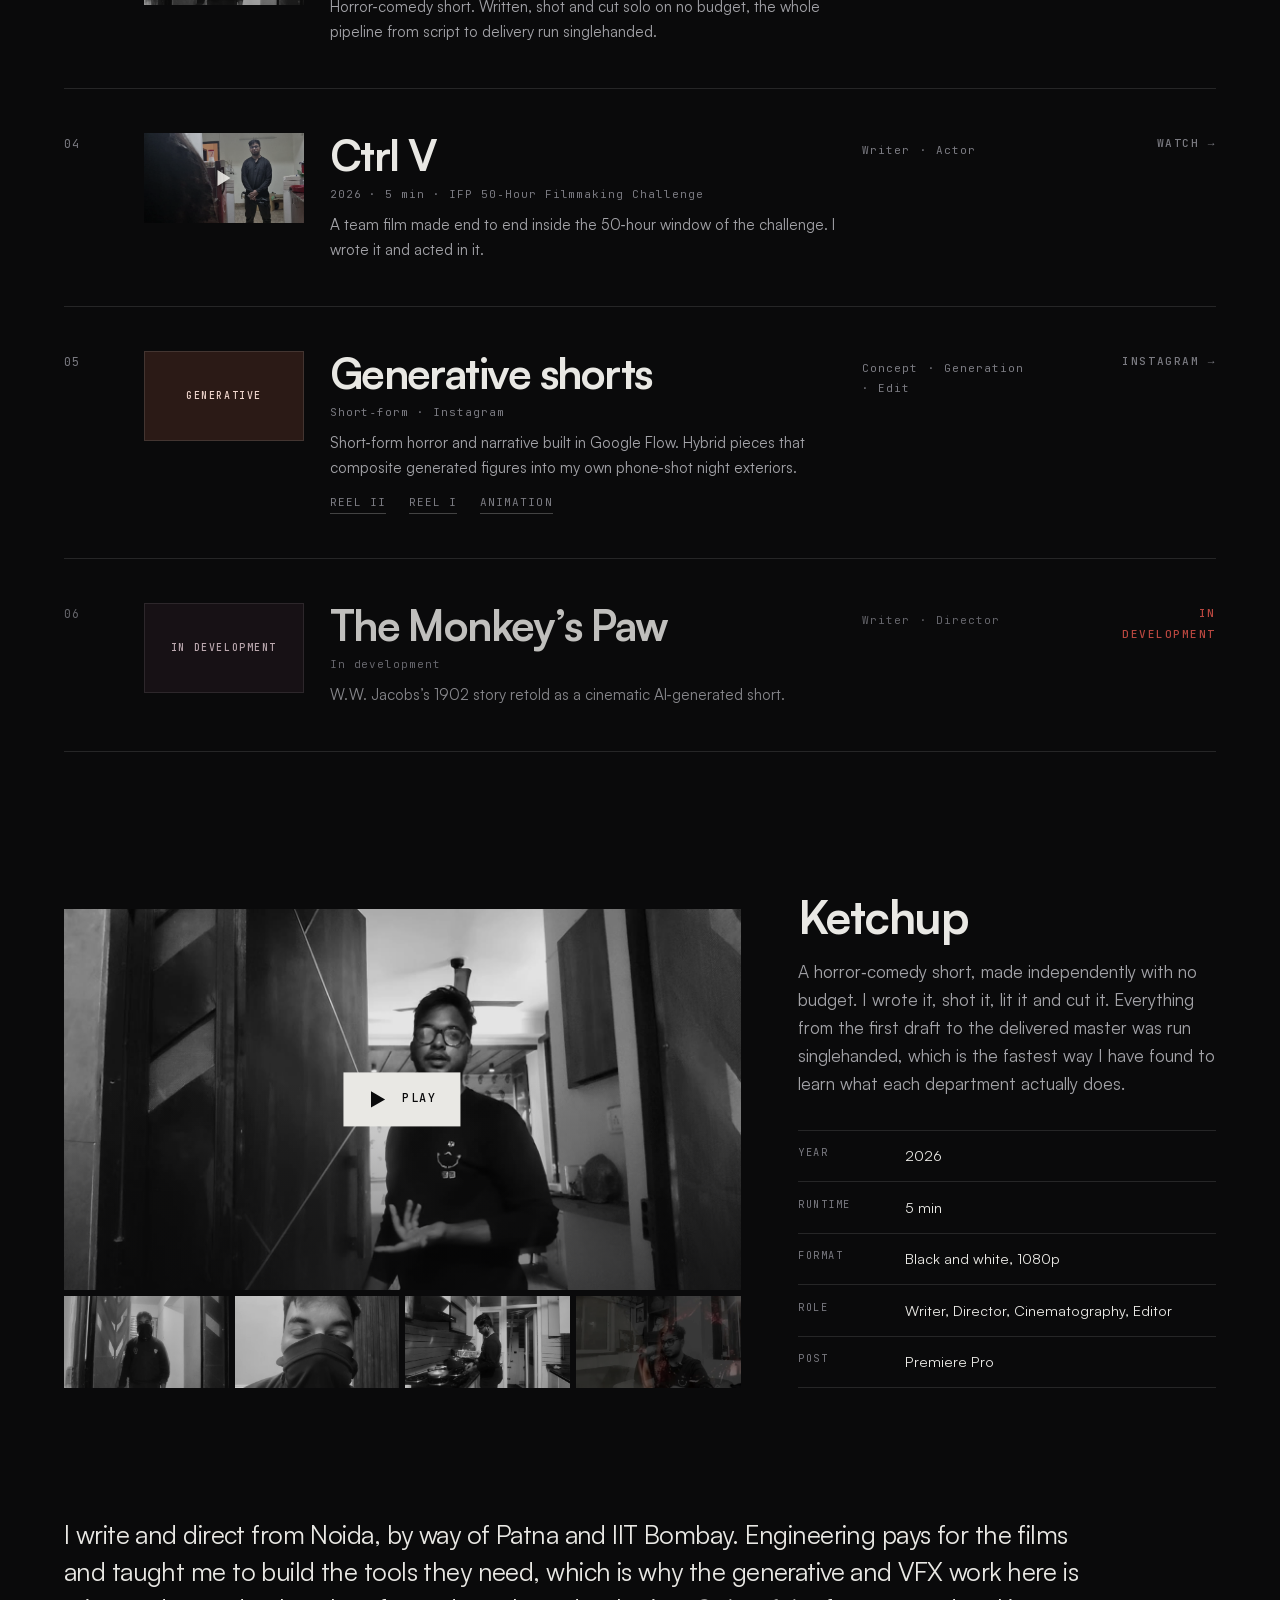
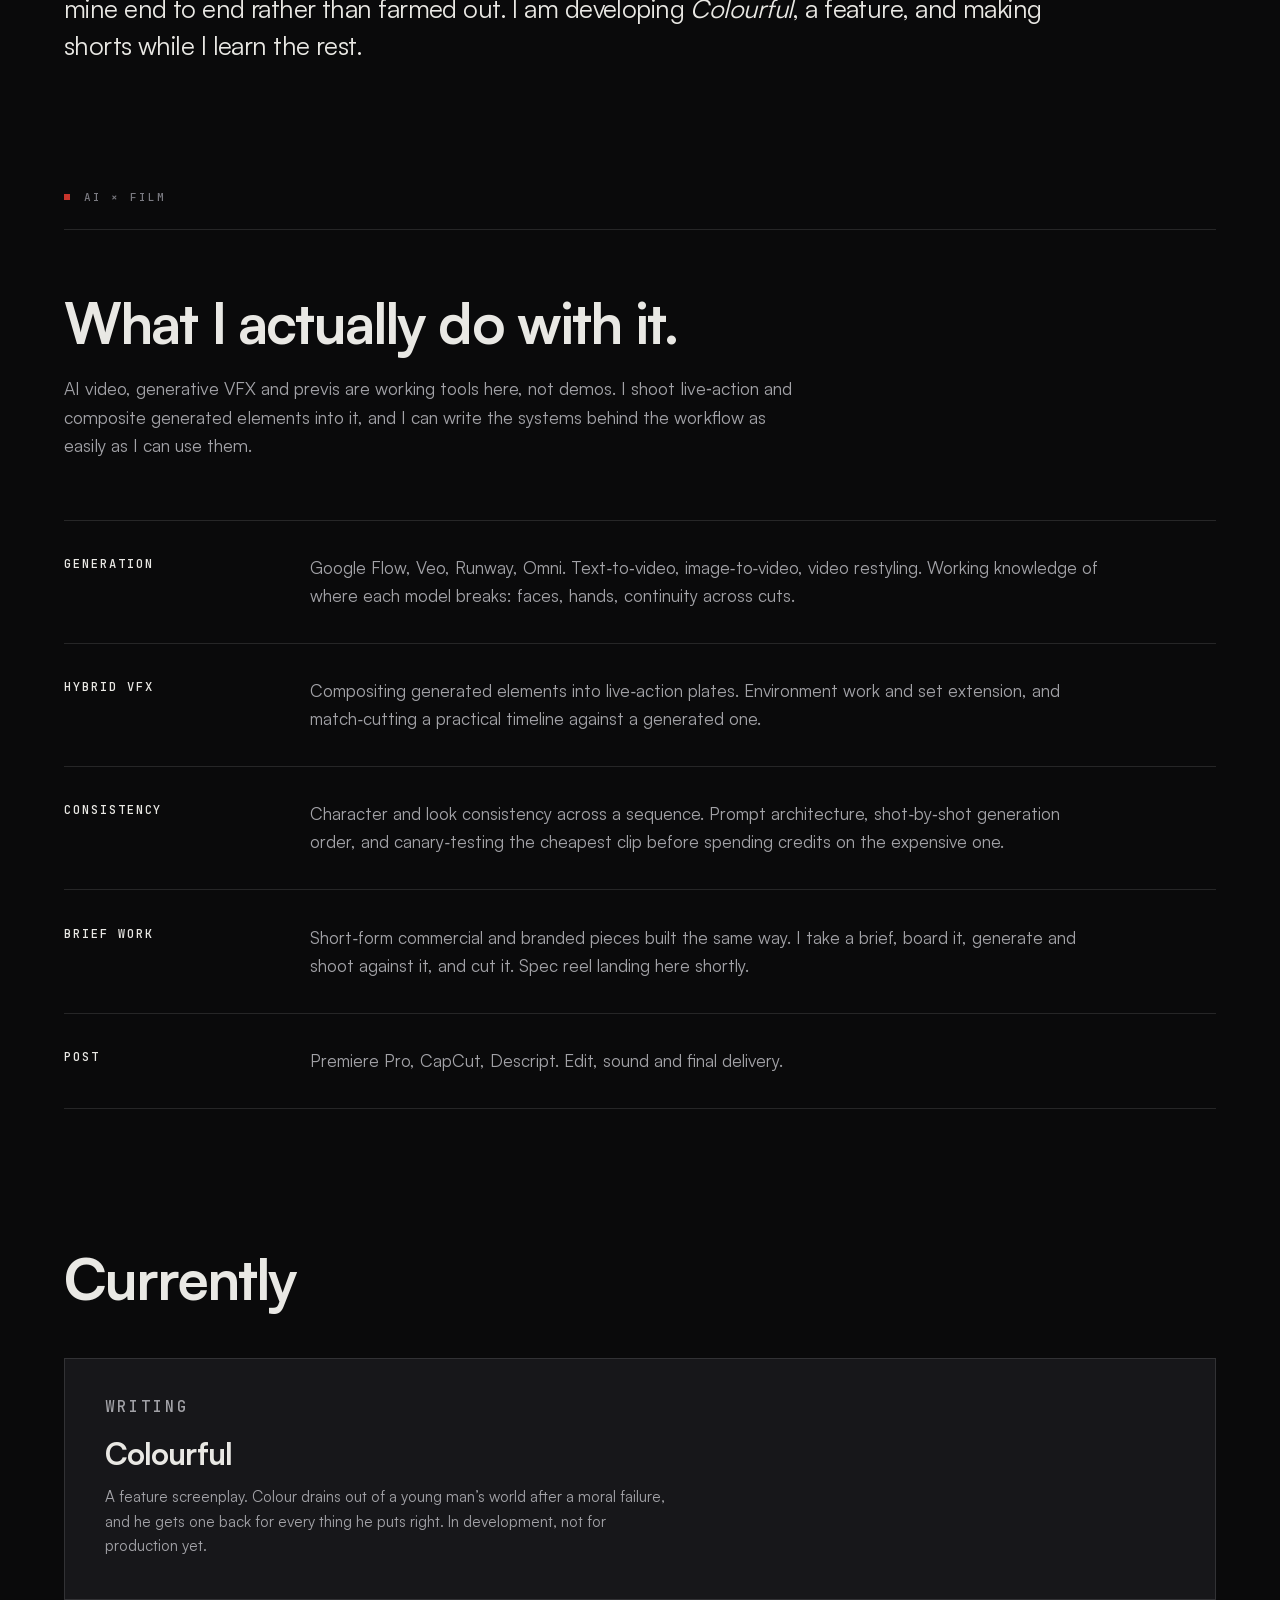
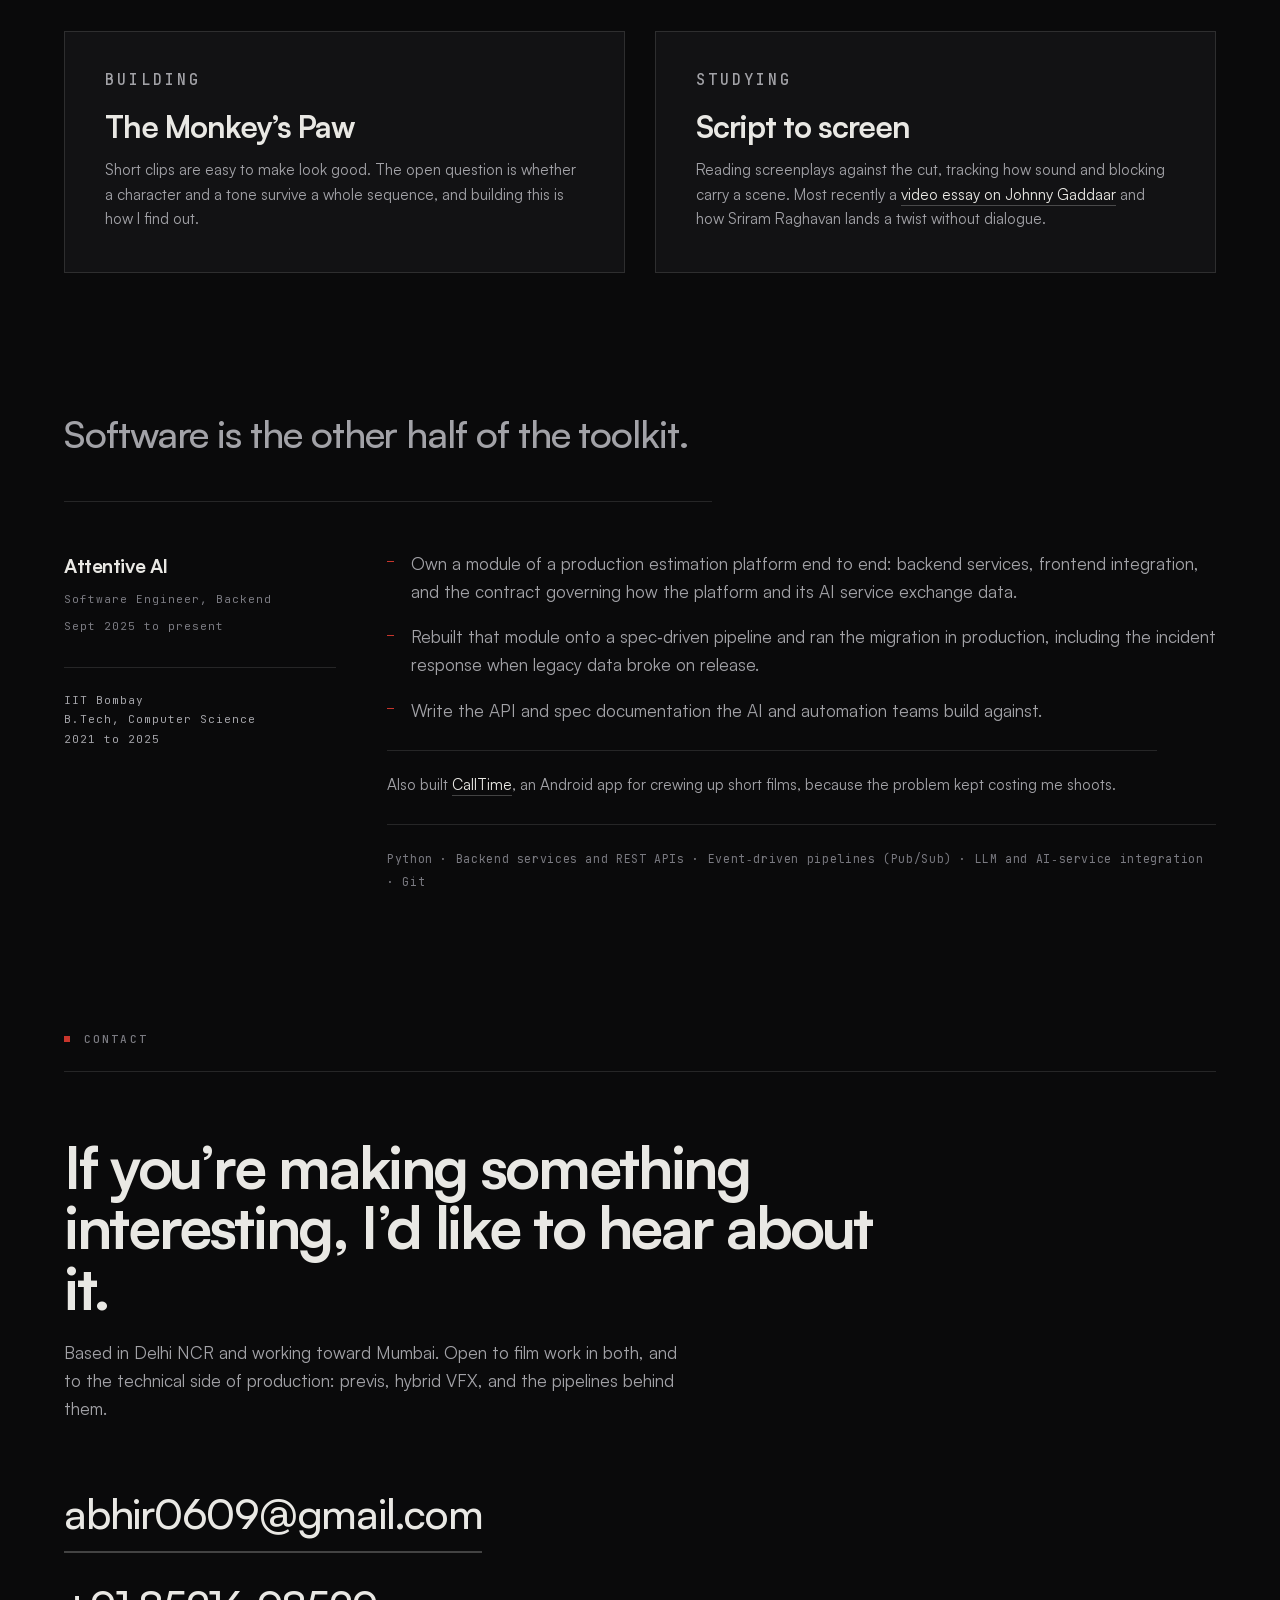
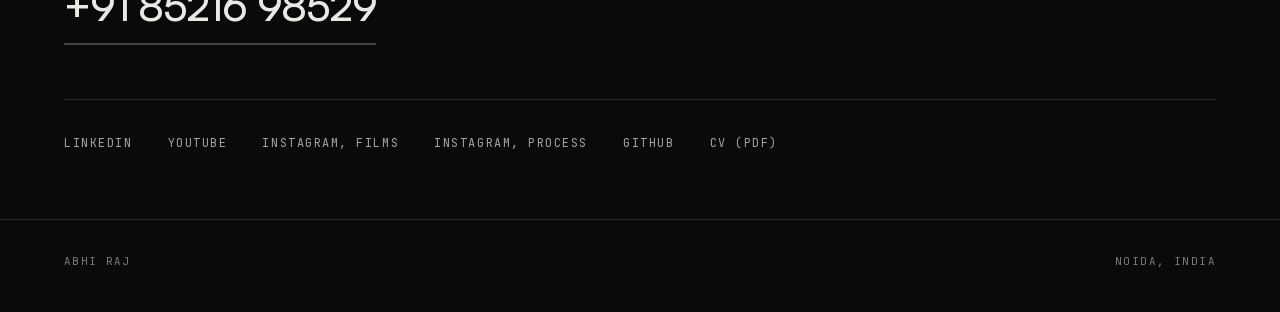
==== commit 2c8ca9e2: "Add /ads, the studio-facing process page A director and an AI studio do not want the same work rearr" ====
--- a/index.html
+++ b/index.html
@@ -120,7 +120,7 @@
   </a>
   <nav class="nav__links" aria-label="Sections">
     <a href="#work">Work</a>
-    <a href="#ai">AI × Film</a>
+    <a href="/ads/">For studios</a>
     <a href="#engineering">Engineering</a>
     <a href="#contact">Contact</a>
   </nav>
@@ -425,6 +425,22 @@
   <span class="preview__plate" id="previewPlate"></span>
 </div>
 
+
+<aside class="chooser" id="chooser" hidden>
+  <p class="chooser__q">First time here?</p>
+  <div class="chooser__opts">
+    <a class="chooser__opt" href="/ads/">
+      <b>I make ads</b>
+      <span>Process, pipeline and breakdowns</span>
+    </a>
+    <button class="chooser__opt" type="button" data-dismiss>
+      <b>I want the films</b>
+      <span>Stay on this page</span>
+    </button>
+  </div>
+  <button class="chooser__x" type="button" data-dismiss aria-label="Dismiss">&#215;</button>
+</aside>
+
 <script src="/assets/js/main.js" defer></script>
 </body>
 </html>
--- a/assets/css/main.css
+++ b/assets/css/main.css
@@ -731,3 +731,43 @@
   }
   .reveal.is-in{ transform:none; }
 }
+
+/* ============================================================
+   CHOOSER — a dismissible card, never a blocking modal.
+   The work stays visible behind it at all times.
+   ============================================================ */
+.chooser{
+  position:fixed; right:clamp(1rem,3vw,2rem); bottom:clamp(1rem,3vw,2rem);
+  z-index:110; width:min(23rem,calc(100vw - 2rem));
+  background:var(--ink-3); box-shadow:0 24px 60px rgba(0,0,0,.6), inset 0 0 0 1px var(--rule-2);
+  padding:1.2rem 1.2rem 1rem;
+}
+.chooser[hidden]{ display:none; }
+@media (prefers-reduced-motion: no-preference){
+  .chooser{ animation:chooserIn .6s var(--ease) both; }
+}
+@keyframes chooserIn{ from{ transform:translateY(14px); } to{ transform:none; } }
+.chooser__q{
+  font:500 .64rem/1 var(--mono); letter-spacing:.18em; text-transform:uppercase;
+  color:var(--faint); margin-bottom:.9rem;
+}
+.chooser__opts{ display:grid; gap:.5rem; }
+.chooser__opt{
+  display:block; width:100%; text-align:left; cursor:pointer;
+  background:transparent; border:0; color:inherit; font:inherit;
+  padding:.7rem .85rem; box-shadow:inset 0 0 0 1px var(--rule);
+  transition:background .3s var(--ease), box-shadow .3s var(--ease);
+}
+.chooser__opt:hover{ background:rgba(233,232,228,.05); box-shadow:inset 0 0 0 1px var(--rule-2); }
+.chooser__opt b{ display:block; font-size:.95rem; font-weight:700; letter-spacing:-.015em; }
+.chooser__opt span{
+  display:block; margin-top:.2rem;
+  font:400 .66rem/1.4 var(--mono); letter-spacing:.06em; color:var(--faint);
+}
+.chooser__x{
+  position:absolute; right:.5rem; top:.4rem;
+  background:none; border:0; color:var(--faint); cursor:pointer;
+  font-size:1.2rem; line-height:1; padding:.3rem .45rem;
+  transition:color .3s var(--ease);
+}
+.chooser__x:hover{ color:var(--paper); }
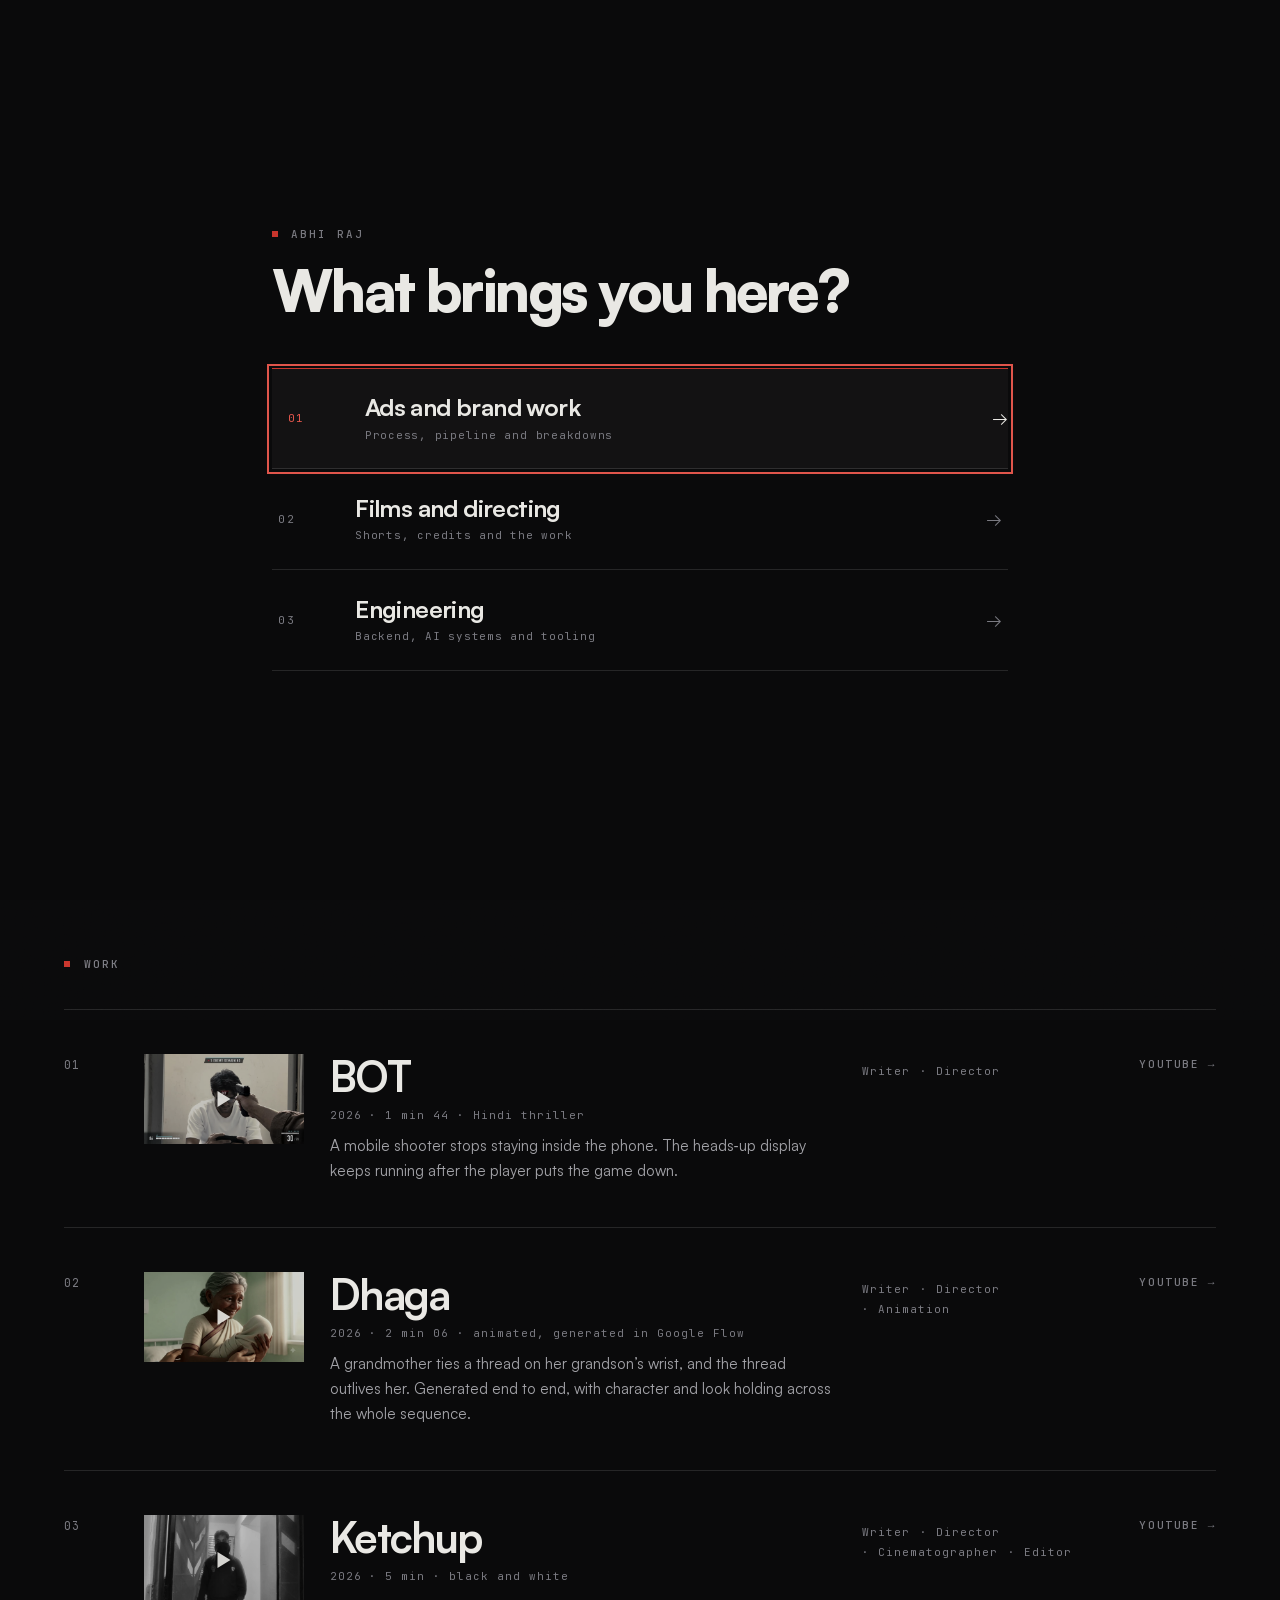
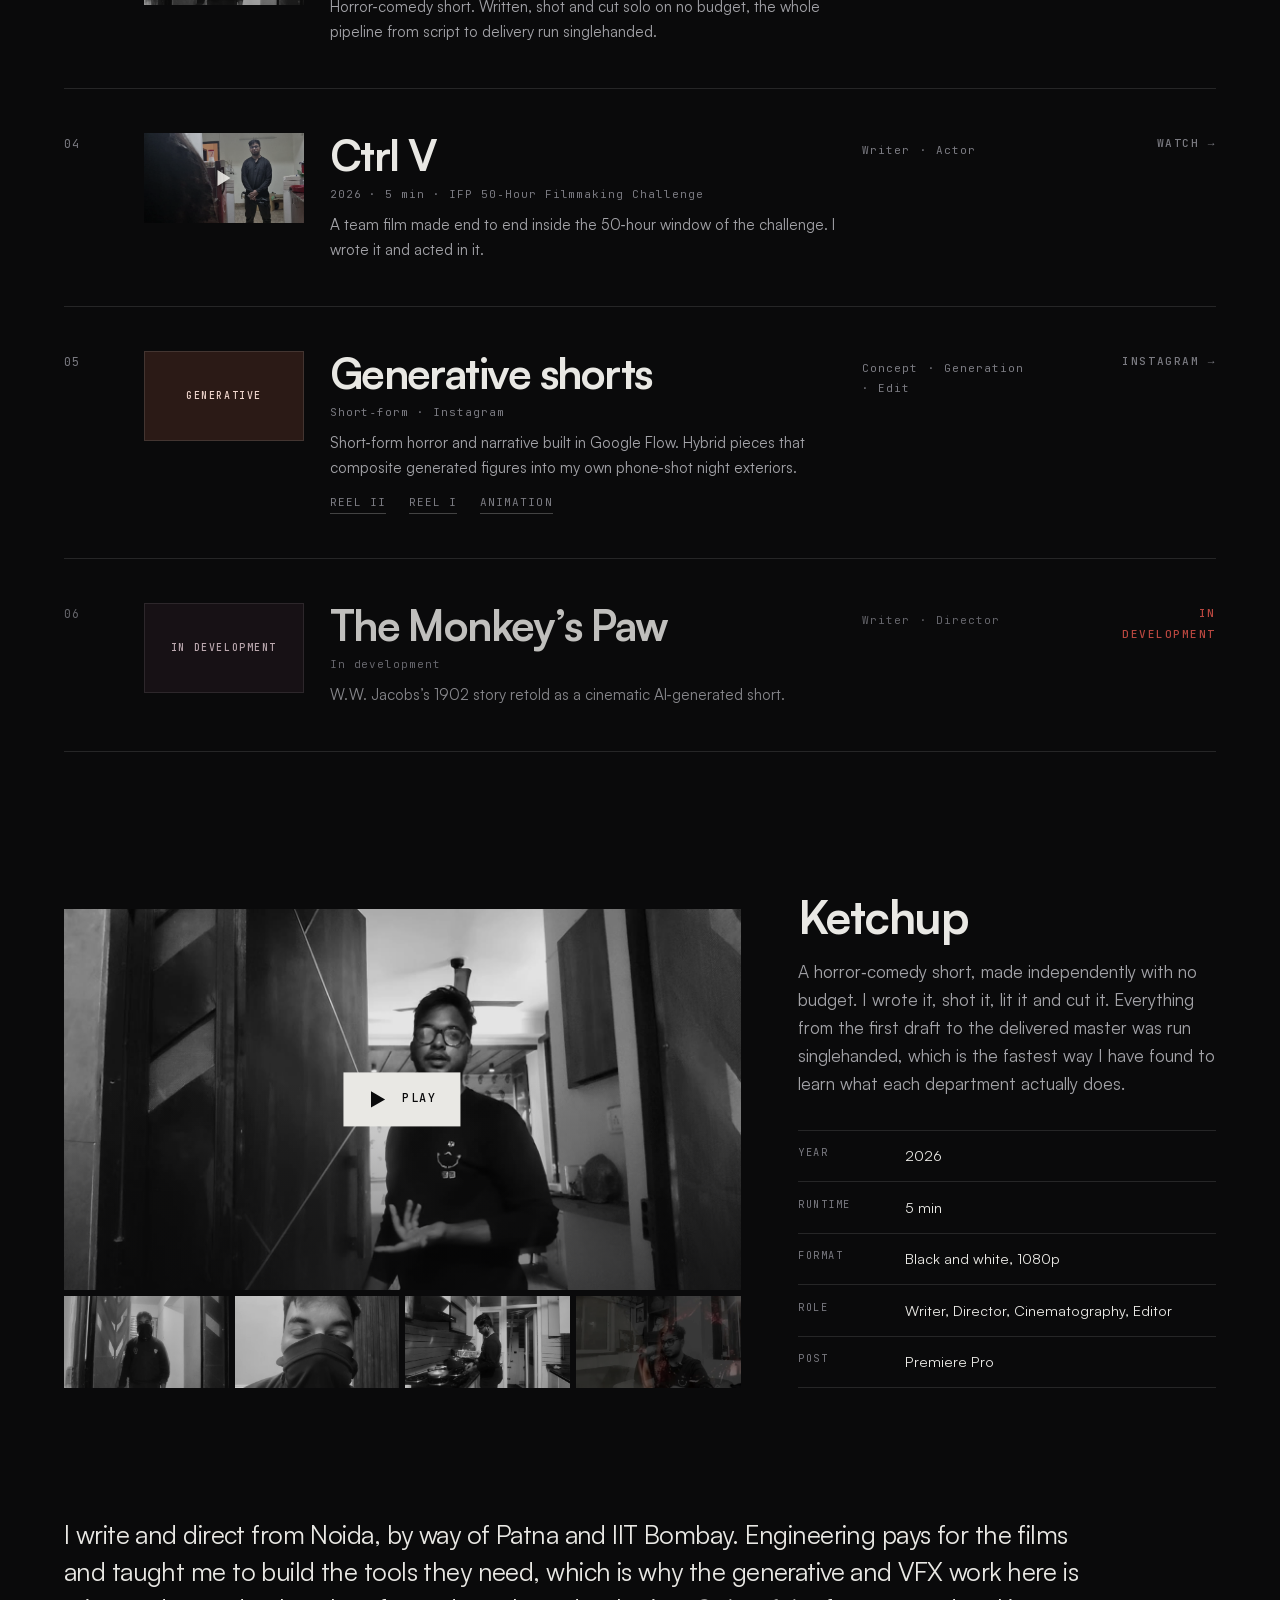
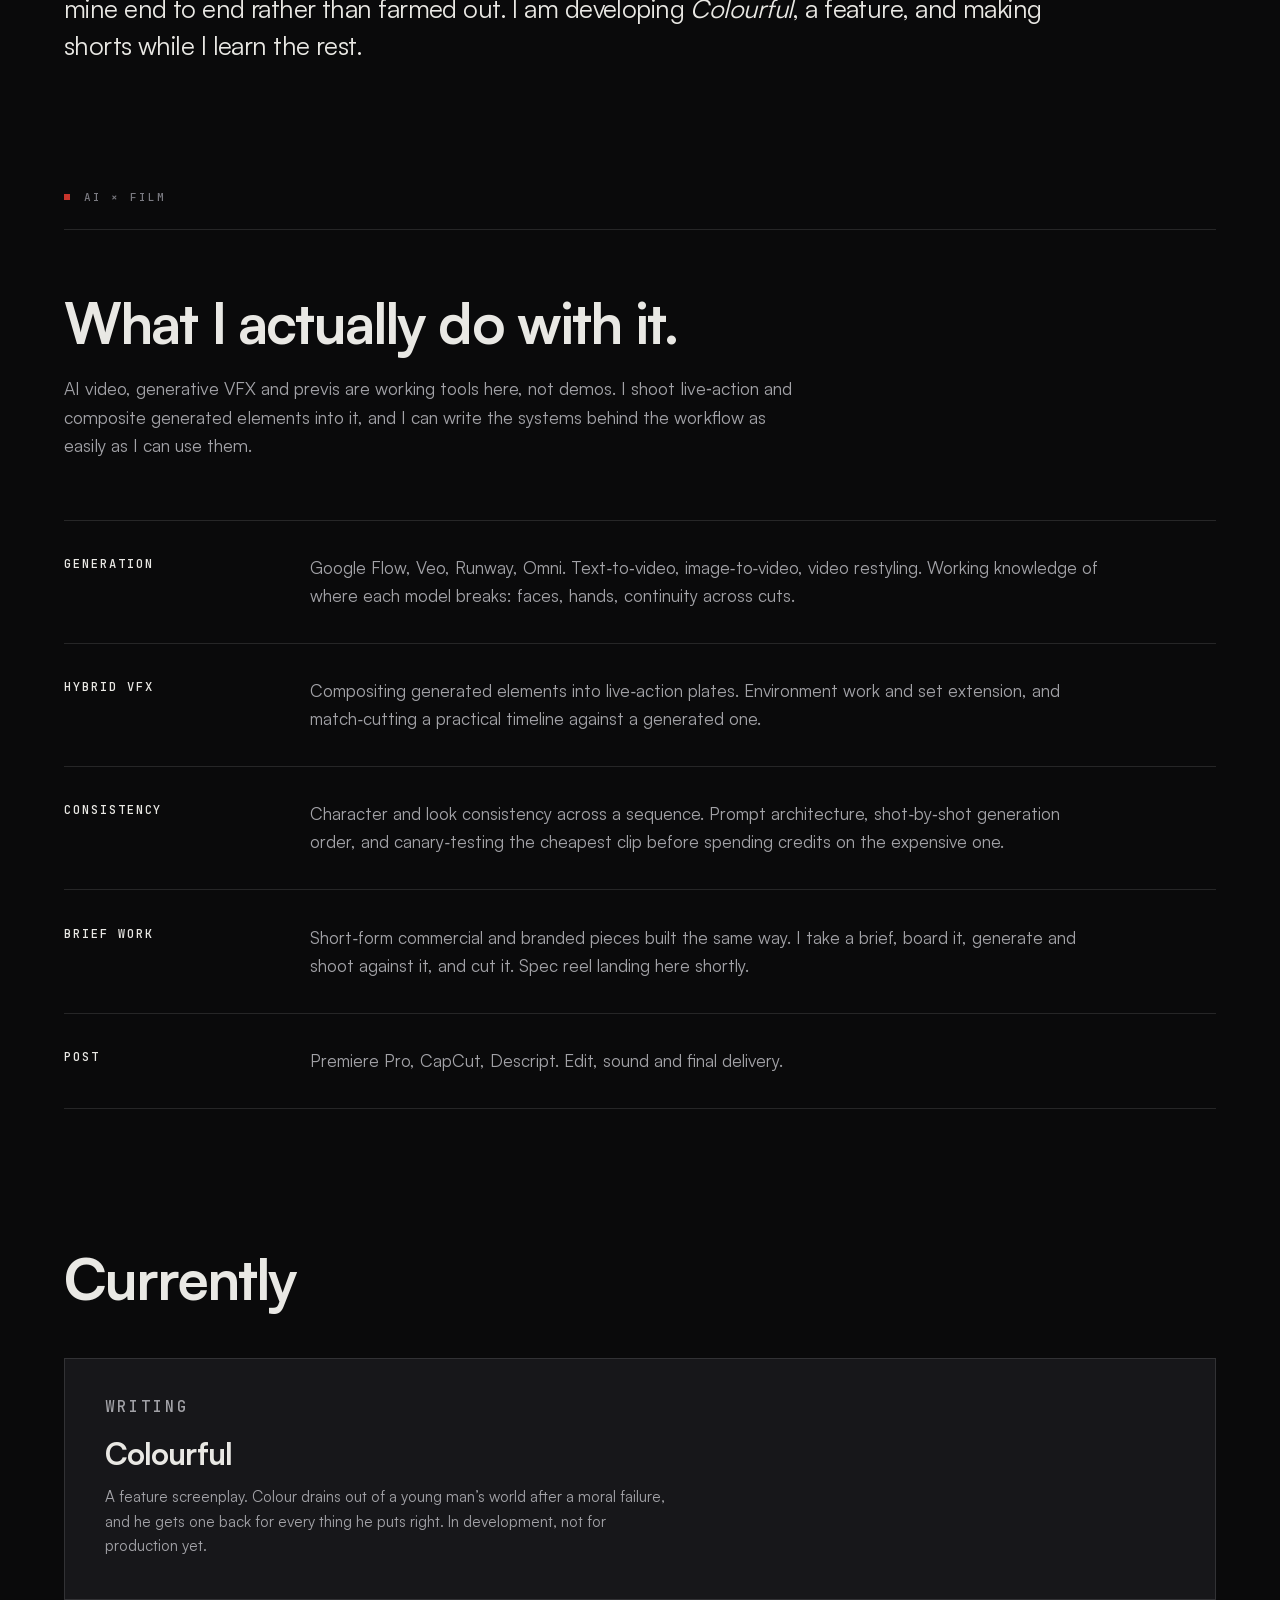
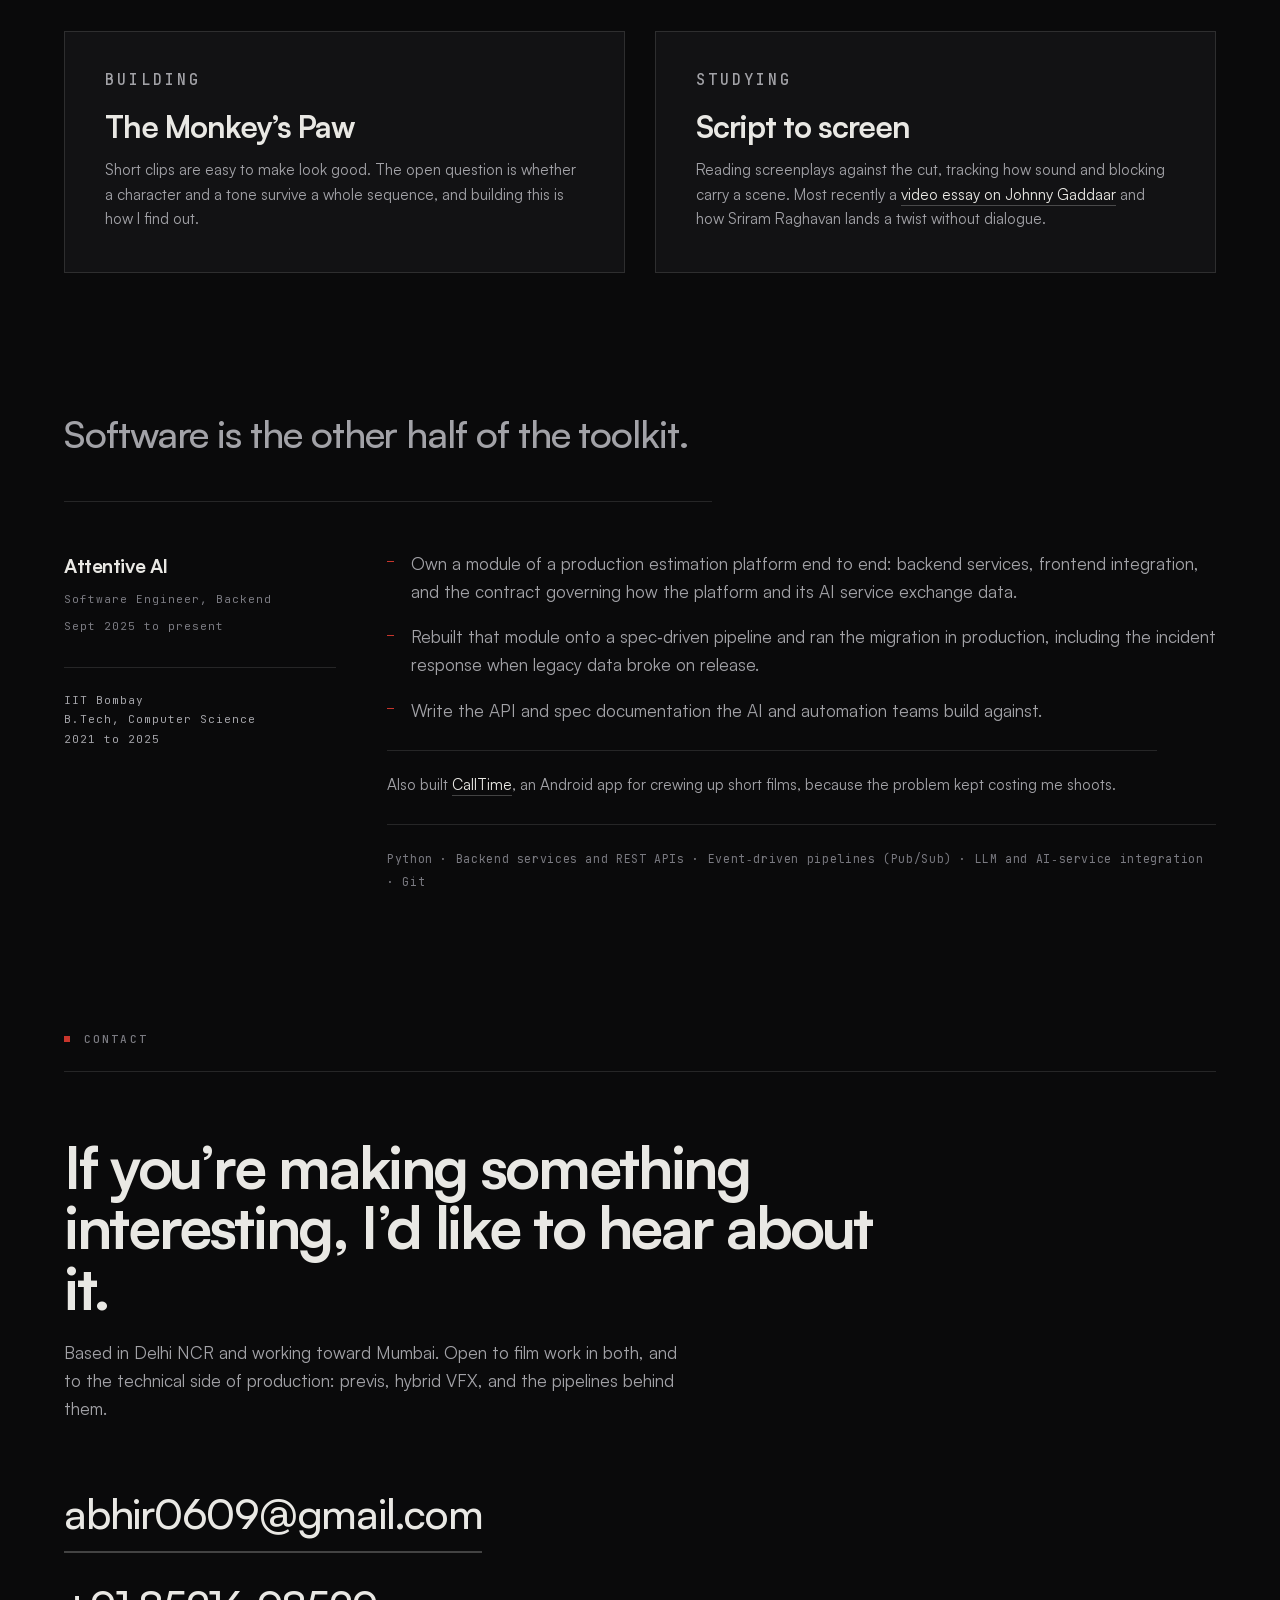
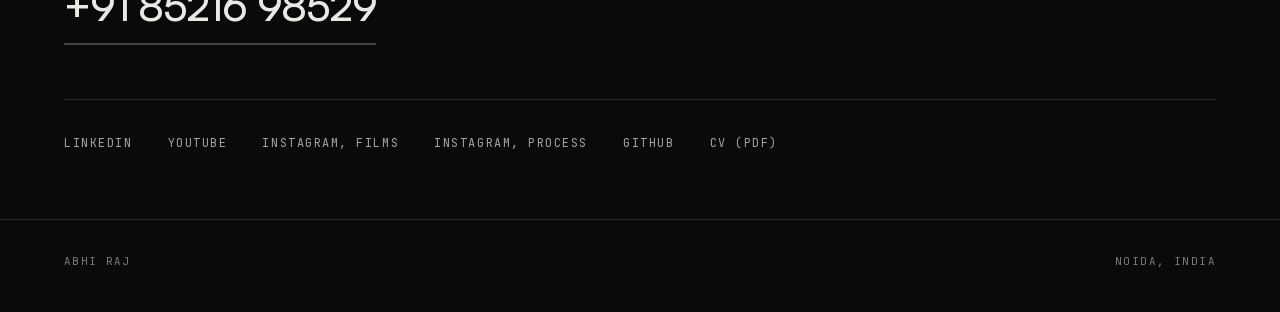
==== commit 272950c9: "Make the chooser a full-screen gate Abhi asked for a blocking gate three times, so it is now one: fu" ====
--- a/index.html
+++ b/index.html
@@ -107,6 +107,16 @@
   ]
 }
 </script>
+<script>
+(function(){
+  try{
+    if (localStorage.getItem('ar_gate_done') === '1') return;
+  }catch(e){ return; }                       // private mode: never gate
+  var q = location.search;
+  if (/[?&]utm_/.test(q) || location.hash) return;   // outreach deep links skip the gate
+  document.documentElement.className += ' gate-pending';
+})();
+</script>
 </head>
 <body>
 <div class="grain" aria-hidden="true"></div>
@@ -426,20 +436,35 @@
 </div>
 
 
-<aside class="chooser" id="chooser" hidden>
-  <p class="chooser__q">First time here?</p>
-  <div class="chooser__opts">
-    <a class="chooser__opt" href="/ads/">
-      <b>I make ads</b>
-      <span>Process, pipeline and breakdowns</span>
-    </a>
-    <button class="chooser__opt" type="button" data-dismiss>
-      <b>I want the films</b>
-      <span>Stay on this page</span>
-    </button>
+<div class="gate" id="gate" role="dialog" aria-modal="true" aria-labelledby="gate-q" hidden>
+  <div class="gate__inner">
+    <p class="gate__eyebrow">Abhi Raj</p>
+    <h2 class="gate__q" id="gate-q">What brings you here?</h2>
+    <ul class="gate__opts">
+      <li>
+        <a class="gate__opt" href="/ads/" data-choose>
+          <span class="gate__n">01</span>
+          <span class="gate__t"><b>Ads and brand work</b><i>Process, pipeline and breakdowns</i></span>
+          <span class="gate__arrow" aria-hidden="true">&#8594;</span>
+        </a>
+      </li>
+      <li>
+        <button class="gate__opt" type="button" data-stay>
+          <span class="gate__n">02</span>
+          <span class="gate__t"><b>Films and directing</b><i>Shorts, credits and the work</i></span>
+          <span class="gate__arrow" aria-hidden="true">&#8594;</span>
+        </button>
+      </li>
+      <li>
+        <a class="gate__opt" href="#engineering" data-stay>
+          <span class="gate__n">03</span>
+          <span class="gate__t"><b>Engineering</b><i>Backend, AI systems and tooling</i></span>
+          <span class="gate__arrow" aria-hidden="true">&#8594;</span>
+        </a>
+      </li>
+    </ul>
   </div>
-  <button class="chooser__x" type="button" data-dismiss aria-label="Dismiss">&#215;</button>
-</aside>
+</div>
 
 <script src="/assets/js/main.js" defer></script>
 </body>
--- a/assets/css/main.css
+++ b/assets/css/main.css
@@ -733,41 +733,80 @@
 }
 
 /* ============================================================
-   CHOOSER — a dismissible card, never a blocking modal.
-   The work stays visible behind it at all times.
-   ============================================================ */
-.chooser{
-  position:fixed; right:clamp(1rem,3vw,2rem); bottom:clamp(1rem,3vw,2rem);
-  z-index:110; width:min(23rem,calc(100vw - 2rem));
-  background:var(--ink-3); box-shadow:0 24px 60px rgba(0,0,0,.6), inset 0 0 0 1px var(--rule-2);
-  padding:1.2rem 1.2rem 1rem;
-}
-.chooser[hidden]{ display:none; }
+   GATE — full-screen choice before the page is readable.
+   Only ever applied by the inline guard in <head>, so crawlers
+   and JS-disabled visitors see the page untouched.
+   ============================================================ */
+html.gate-pending body > *:not(.gate):not(.grain){ visibility:hidden; }
+html.gate-pending{ overflow:hidden; }
+html.gate-open{ overflow:hidden; }
+
+.gate{
+  position:fixed; inset:0; z-index:300;
+  background:var(--ink);
+  display:flex; align-items:center; justify-content:center;
+  padding:var(--gut);
+  overflow-y:auto;
+}
+.gate[hidden]{ display:none; }
 @media (prefers-reduced-motion: no-preference){
-  .chooser{ animation:chooserIn .6s var(--ease) both; }
-}
-@keyframes chooserIn{ from{ transform:translateY(14px); } to{ transform:none; } }
-.chooser__q{
-  font:500 .64rem/1 var(--mono); letter-spacing:.18em; text-transform:uppercase;
-  color:var(--faint); margin-bottom:.9rem;
-}
-.chooser__opts{ display:grid; gap:.5rem; }
-.chooser__opt{
-  display:block; width:100%; text-align:left; cursor:pointer;
+  .gate__inner{ animation:gateIn .7s var(--ease) both; }
+}
+@keyframes gateIn{ from{ opacity:0; transform:translateY(12px); } to{ opacity:1; transform:none; } }
+
+.gate__inner{ width:100%; max-width:46rem; }
+.gate__eyebrow{
+  font:500 .68rem/1 var(--mono); letter-spacing:.2em; text-transform:uppercase;
+  color:var(--faint); margin-bottom:1.4rem;
+}
+.gate__eyebrow::before{
+  content:""; display:inline-block; width:6px; height:6px; background:var(--red);
+  margin-right:.8rem; vertical-align:middle; transform:translateY(-1px);
+}
+.gate__q{
+  font-size:clamp(2rem,6vw,3.6rem); font-weight:900;
+  letter-spacing:-.045em; line-height:1;
+  margin-bottom:clamp(2rem,4vw,3rem);
+}
+.gate__opts{ display:grid; gap:0; border-top:1px solid var(--rule); }
+
+.gate__opt{
+  position:relative; width:100%; text-align:left; cursor:pointer;
   background:transparent; border:0; color:inherit; font:inherit;
-  padding:.7rem .85rem; box-shadow:inset 0 0 0 1px var(--rule);
-  transition:background .3s var(--ease), box-shadow .3s var(--ease);
-}
-.chooser__opt:hover{ background:rgba(233,232,228,.05); box-shadow:inset 0 0 0 1px var(--rule-2); }
-.chooser__opt b{ display:block; font-size:.95rem; font-weight:700; letter-spacing:-.015em; }
-.chooser__opt span{
-  display:block; margin-top:.2rem;
-  font:400 .66rem/1.4 var(--mono); letter-spacing:.06em; color:var(--faint);
-}
-.chooser__x{
-  position:absolute; right:.5rem; top:.4rem;
-  background:none; border:0; color:var(--faint); cursor:pointer;
-  font-size:1.2rem; line-height:1; padding:.3rem .45rem;
-  transition:color .3s var(--ease);
-}
-.chooser__x:hover{ color:var(--paper); }
+  display:grid; grid-template-columns:3.2rem minmax(0,1fr) 2rem;
+  gap:clamp(.8rem,2vw,1.6rem); align-items:center;
+  padding:clamp(1.1rem,2.4vw,1.6rem) .4rem;
+  border-bottom:1px solid var(--rule);
+  text-decoration:none;
+  transition:background .35s var(--ease), padding-left .45s var(--ease);
+}
+.gate__opt::before{
+  content:""; position:absolute; left:0; top:-1px; height:1px; width:100%;
+  background:var(--red); transform:scaleX(0); transform-origin:left;
+  transition:transform .5s var(--ease);
+}
+.gate__opt:hover,.gate__opt:focus-visible{ background:rgba(233,232,228,.04); padding-left:1rem; }
+.gate__opt:hover::before,.gate__opt:focus-visible::before{ transform:scaleX(1); }
+.gate__n{
+  font:400 .7rem/1 var(--mono); letter-spacing:.1em; color:var(--faint);
+  transition:color .35s var(--ease);
+}
+.gate__opt:hover .gate__n,.gate__opt:focus-visible .gate__n{ color:var(--red-soft); }
+.gate__t b{
+  display:block; font-size:clamp(1.1rem,2.2vw,1.5rem); font-weight:700;
+  letter-spacing:-.025em; line-height:1.15;
+}
+.gate__t i{
+  display:block; margin-top:.3rem; font-style:normal;
+  font:400 .68rem/1.5 var(--mono); letter-spacing:.07em; color:var(--faint);
+}
+.gate__arrow{
+  justify-self:end; color:var(--faint); font-size:1.1rem; line-height:1;
+  transition:transform .45s var(--ease), color .35s var(--ease);
+}
+.gate__opt:hover .gate__arrow,.gate__opt:focus-visible .gate__arrow{
+  transform:translateX(6px); color:var(--paper);
+}
+@media (max-width:560px){
+  .gate__opt{ grid-template-columns:2.4rem minmax(0,1fr) 1.4rem; }
+}
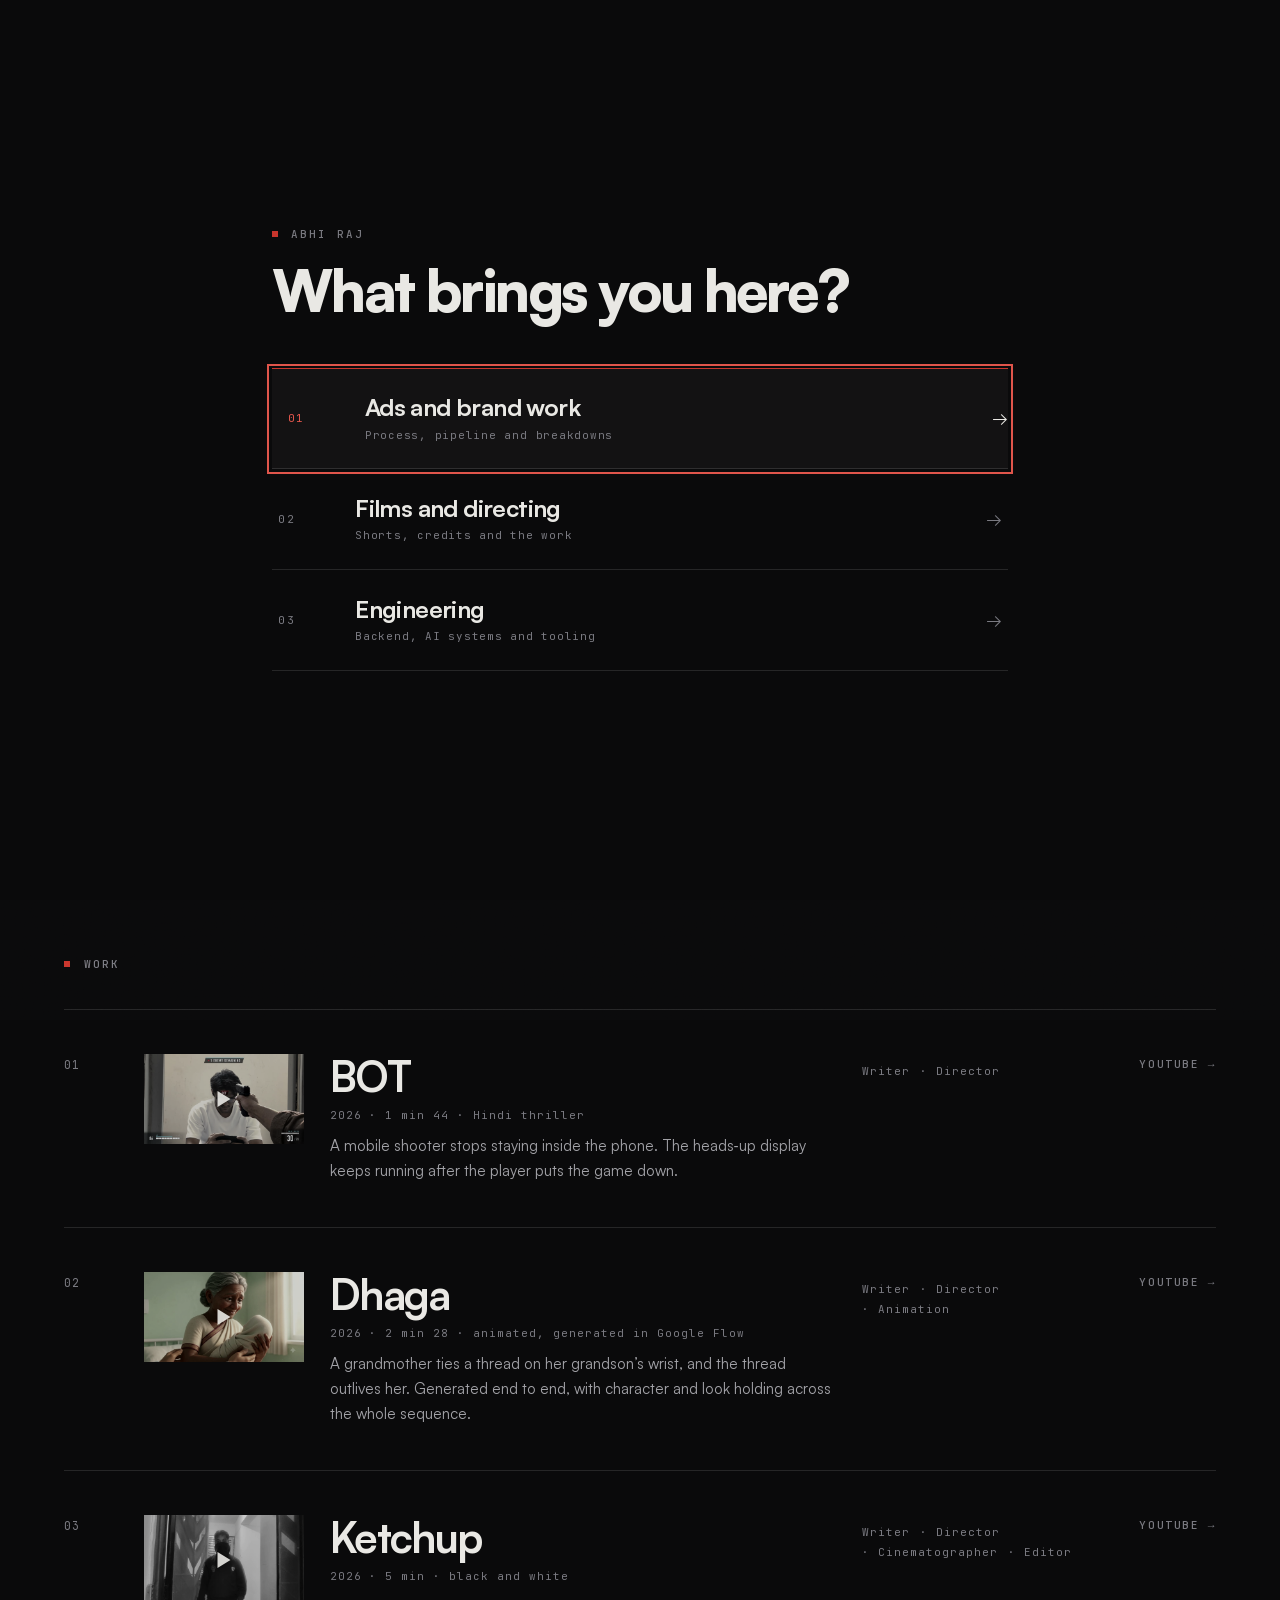
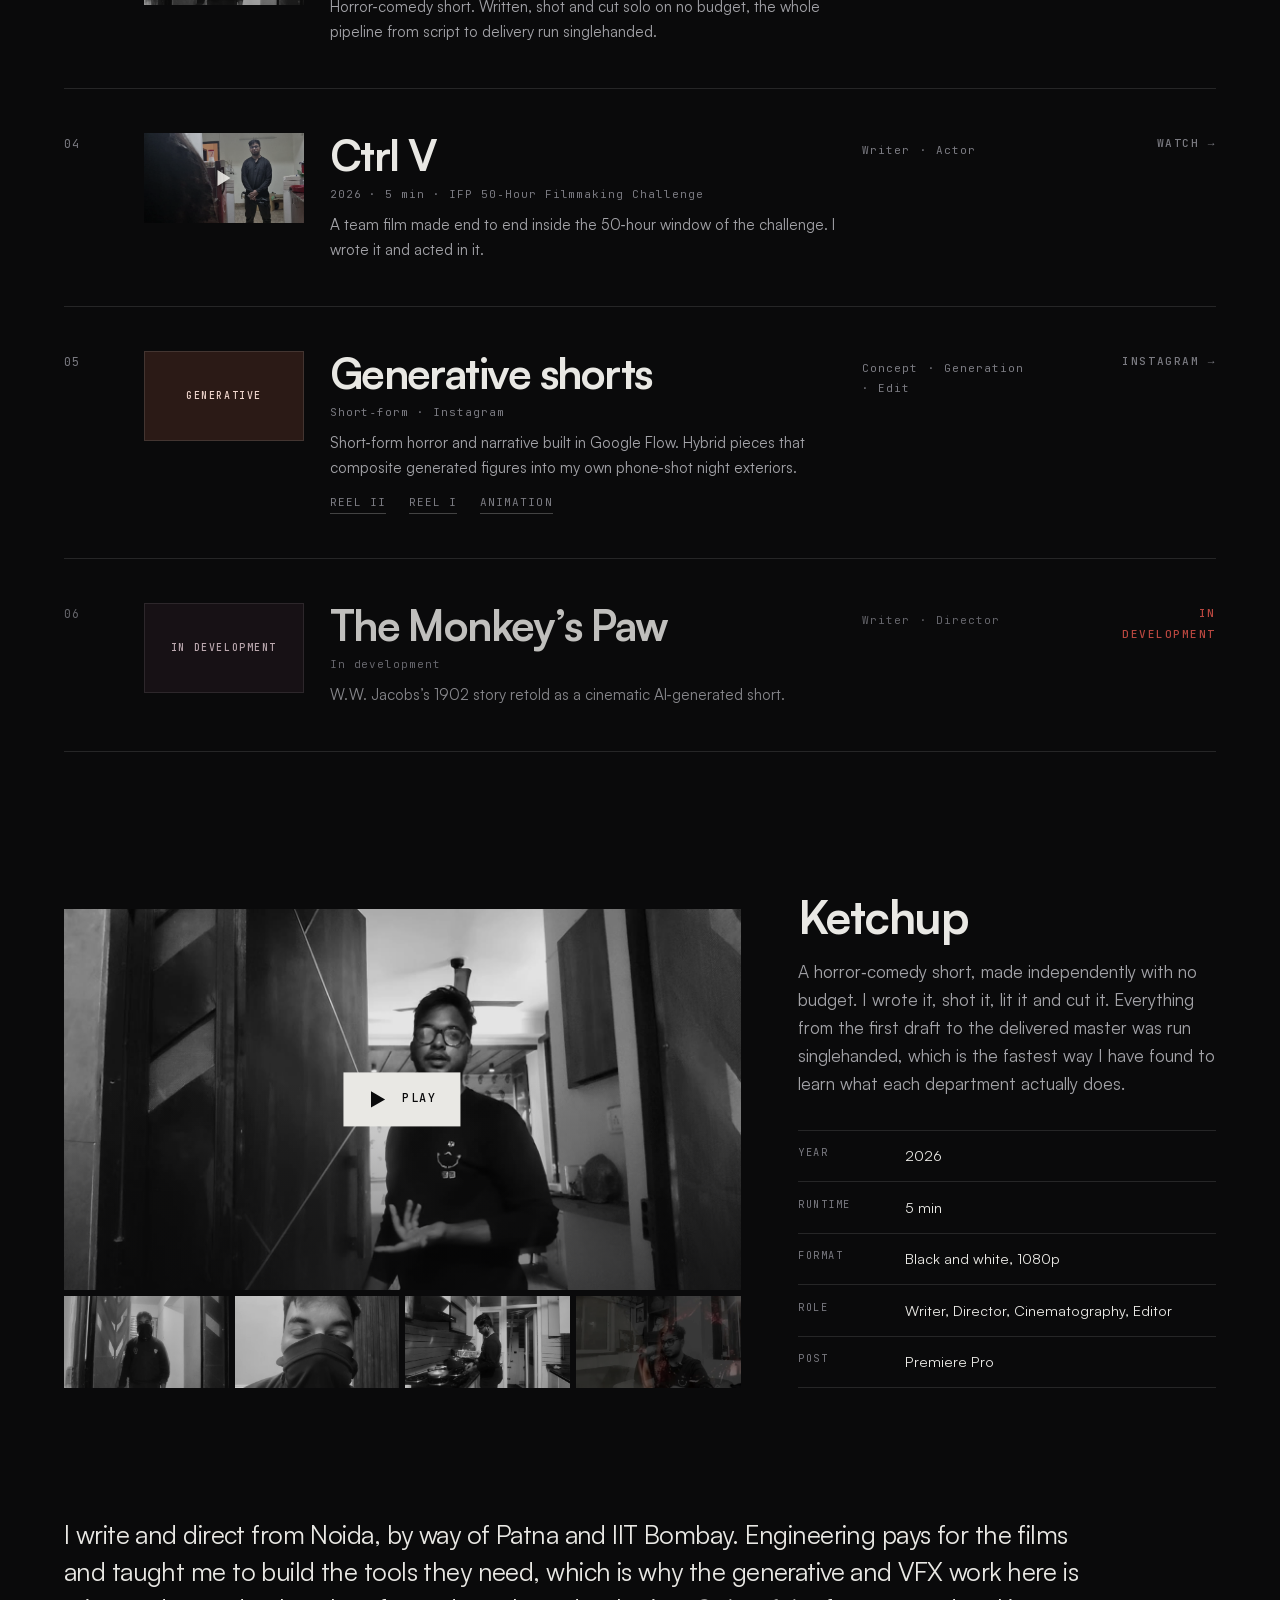
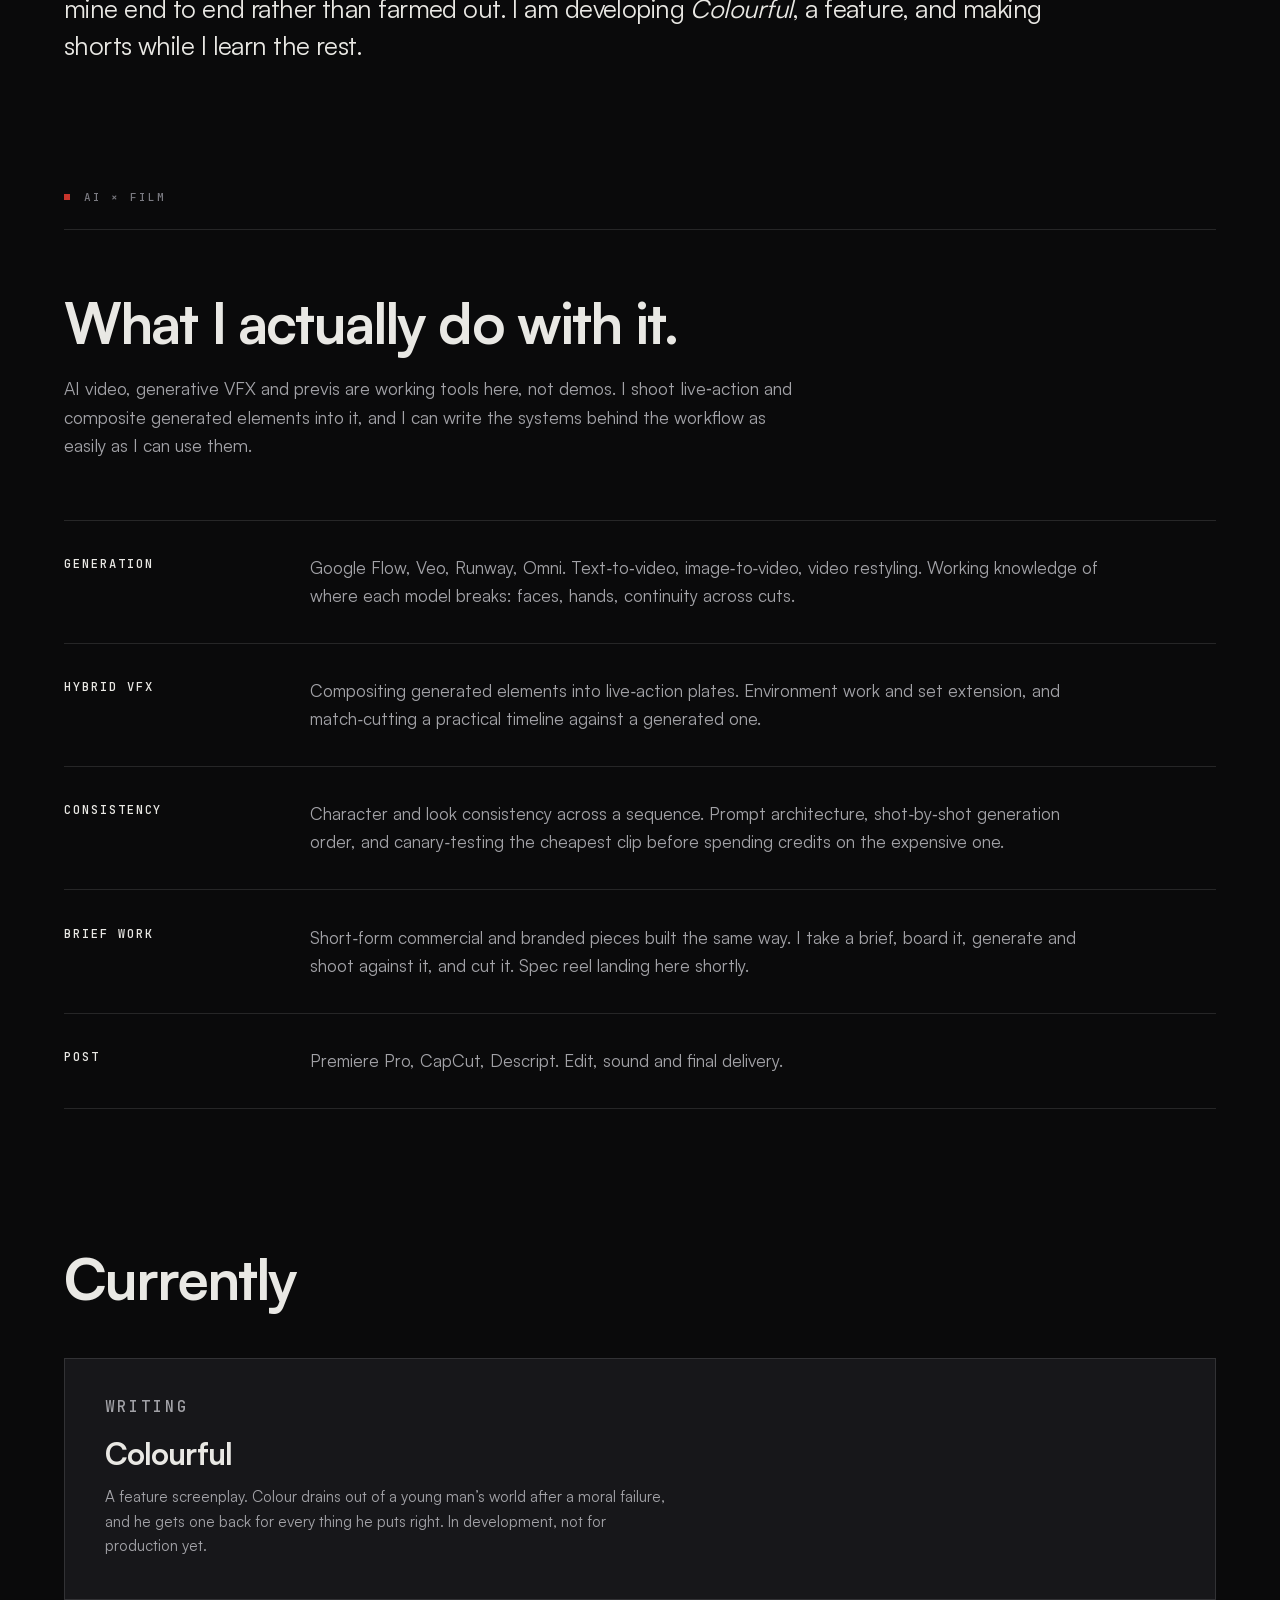
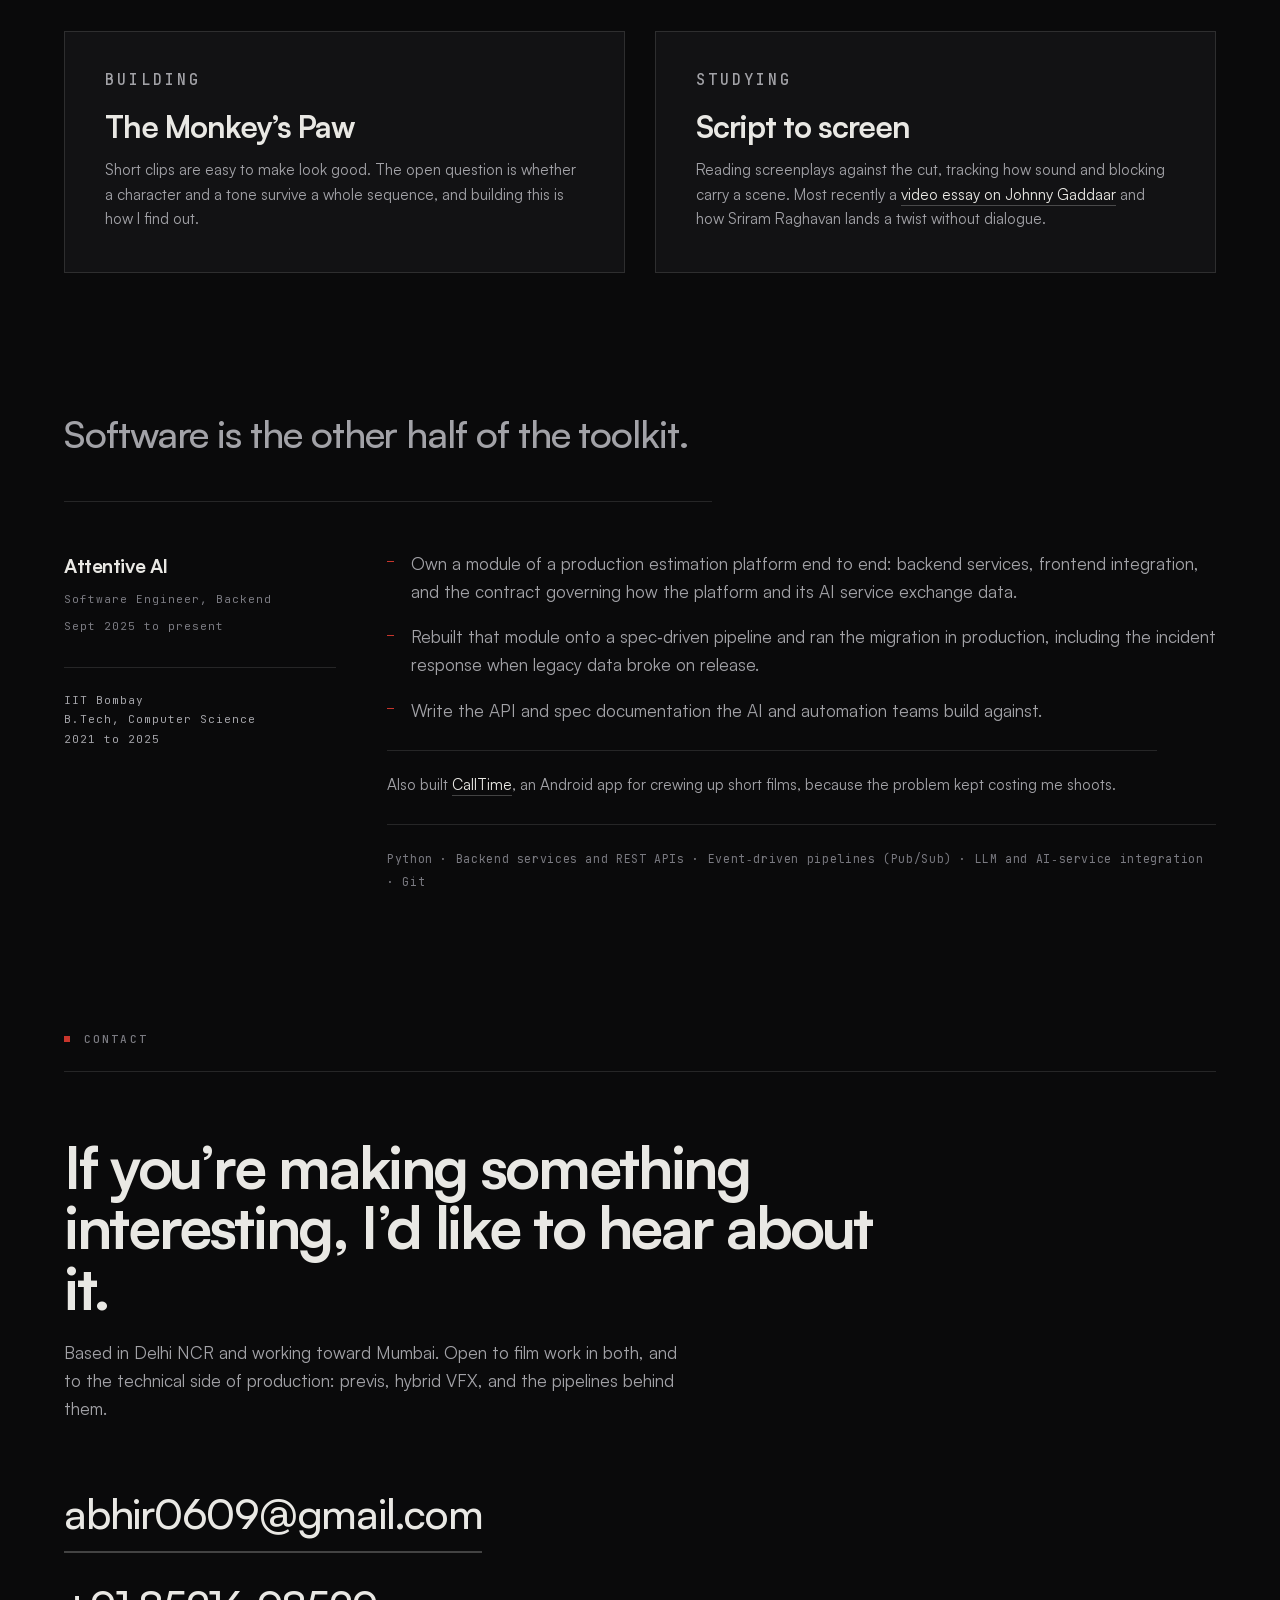
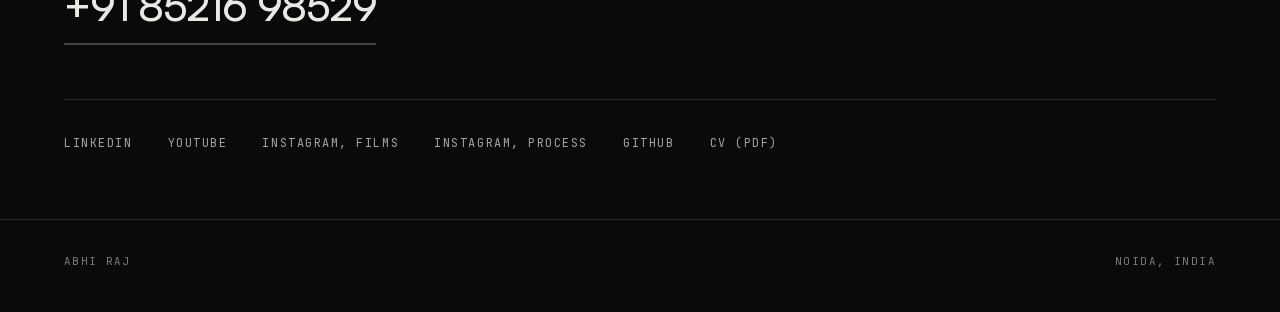
==== commit e223a10b: "Fix Dhaga runtime and link" ====
--- a/index.html
+++ b/index.html
@@ -76,8 +76,8 @@
       "name": "Dhaga",
       "genre": ["Animation", "Drama"],
       "datePublished": "2026",
-      "duration": "PT2M06S",
-      "url": "https://www.youtube.com/watch?v=wSa9bddf1cw",
+      "duration": "PT2M28S",
+      "url": "https://youtu.be/0nFsPWz3nNQ",
       "image": "https://abhi7230.github.io/assets/img/dhaga-01.jpg",
       "director": { "@id": "https://abhi7230.github.io/#abhi" },
       "author": { "@id": "https://abhi7230.github.io/#abhi" }
@@ -117,6 +117,9 @@
   document.documentElement.className += ' gate-pending';
 })();
 </script>
+<!-- Analytics: GoatCounter, cookieless, no consent banner required. -->
+<script data-goatcounter="https://abhi7230.goatcounter.com/count"
+        async src="https://gc.zgo.at/count.js"></script>
 </head>
 <body>
 <div class="grain" aria-hidden="true"></div>
@@ -198,8 +201,8 @@
                  alt="An animated grandmother smiling in warm light, from Dhaga.">
           </figure>
           <div class="index__body">
-            <h3 class="index__title"><a class="stretch" href="https://www.youtube.com/watch?v=wSa9bddf1cw" target="_blank" rel="noopener">Dhaga</a></h3>
-            <p class="index__meta">2026 · 2 min 06 · animated, generated in Google Flow</p>
+            <h3 class="index__title"><a class="stretch" href="https://youtu.be/0nFsPWz3nNQ" target="_blank" rel="noopener">Dhaga</a></h3>
+            <p class="index__meta">2026 · 2 min 28 · animated, generated in Google Flow</p>
             <p class="index__desc">A grandmother ties a thread on her grandson&#8217;s wrist, and the thread outlives her. Generated end to end, with character and look holding across the whole sequence.</p>
           </div>
           <p class="index__role"><span>Writer</span><span>Director</span><span>Animation</span></p>
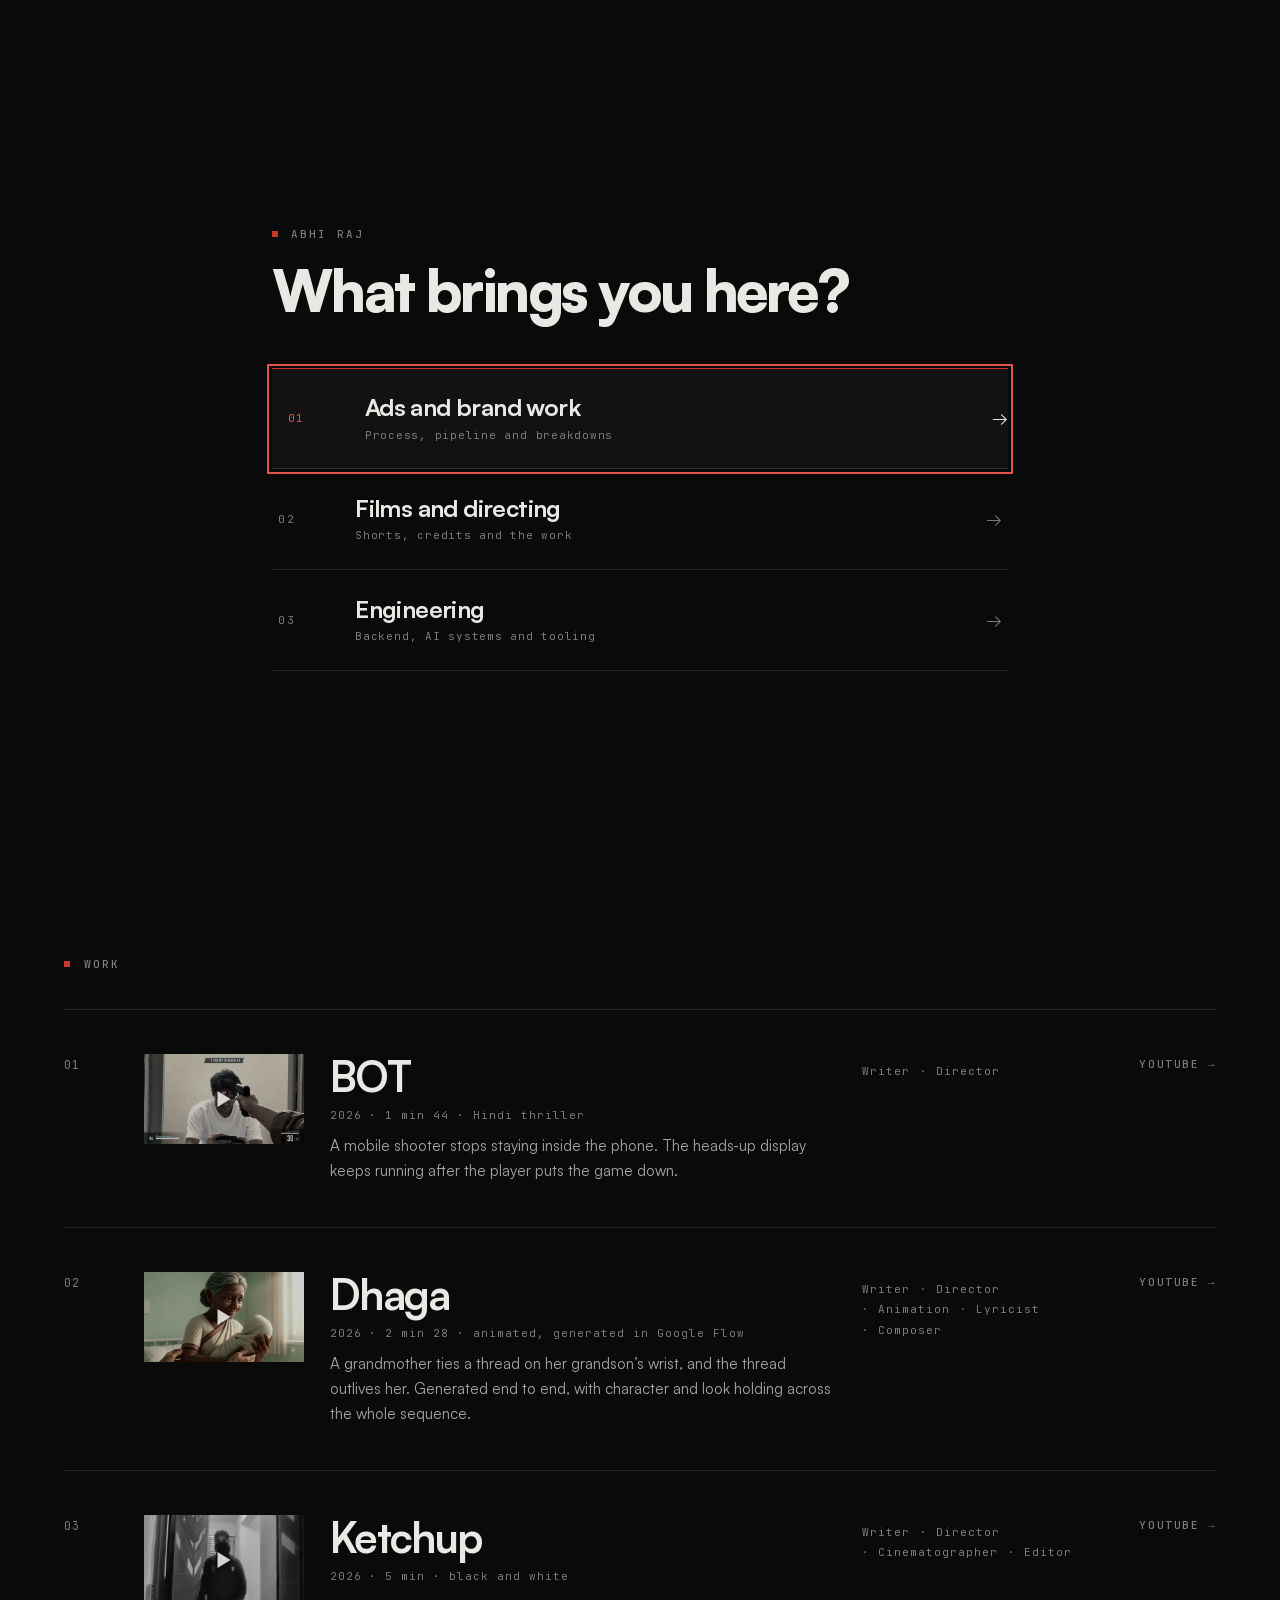
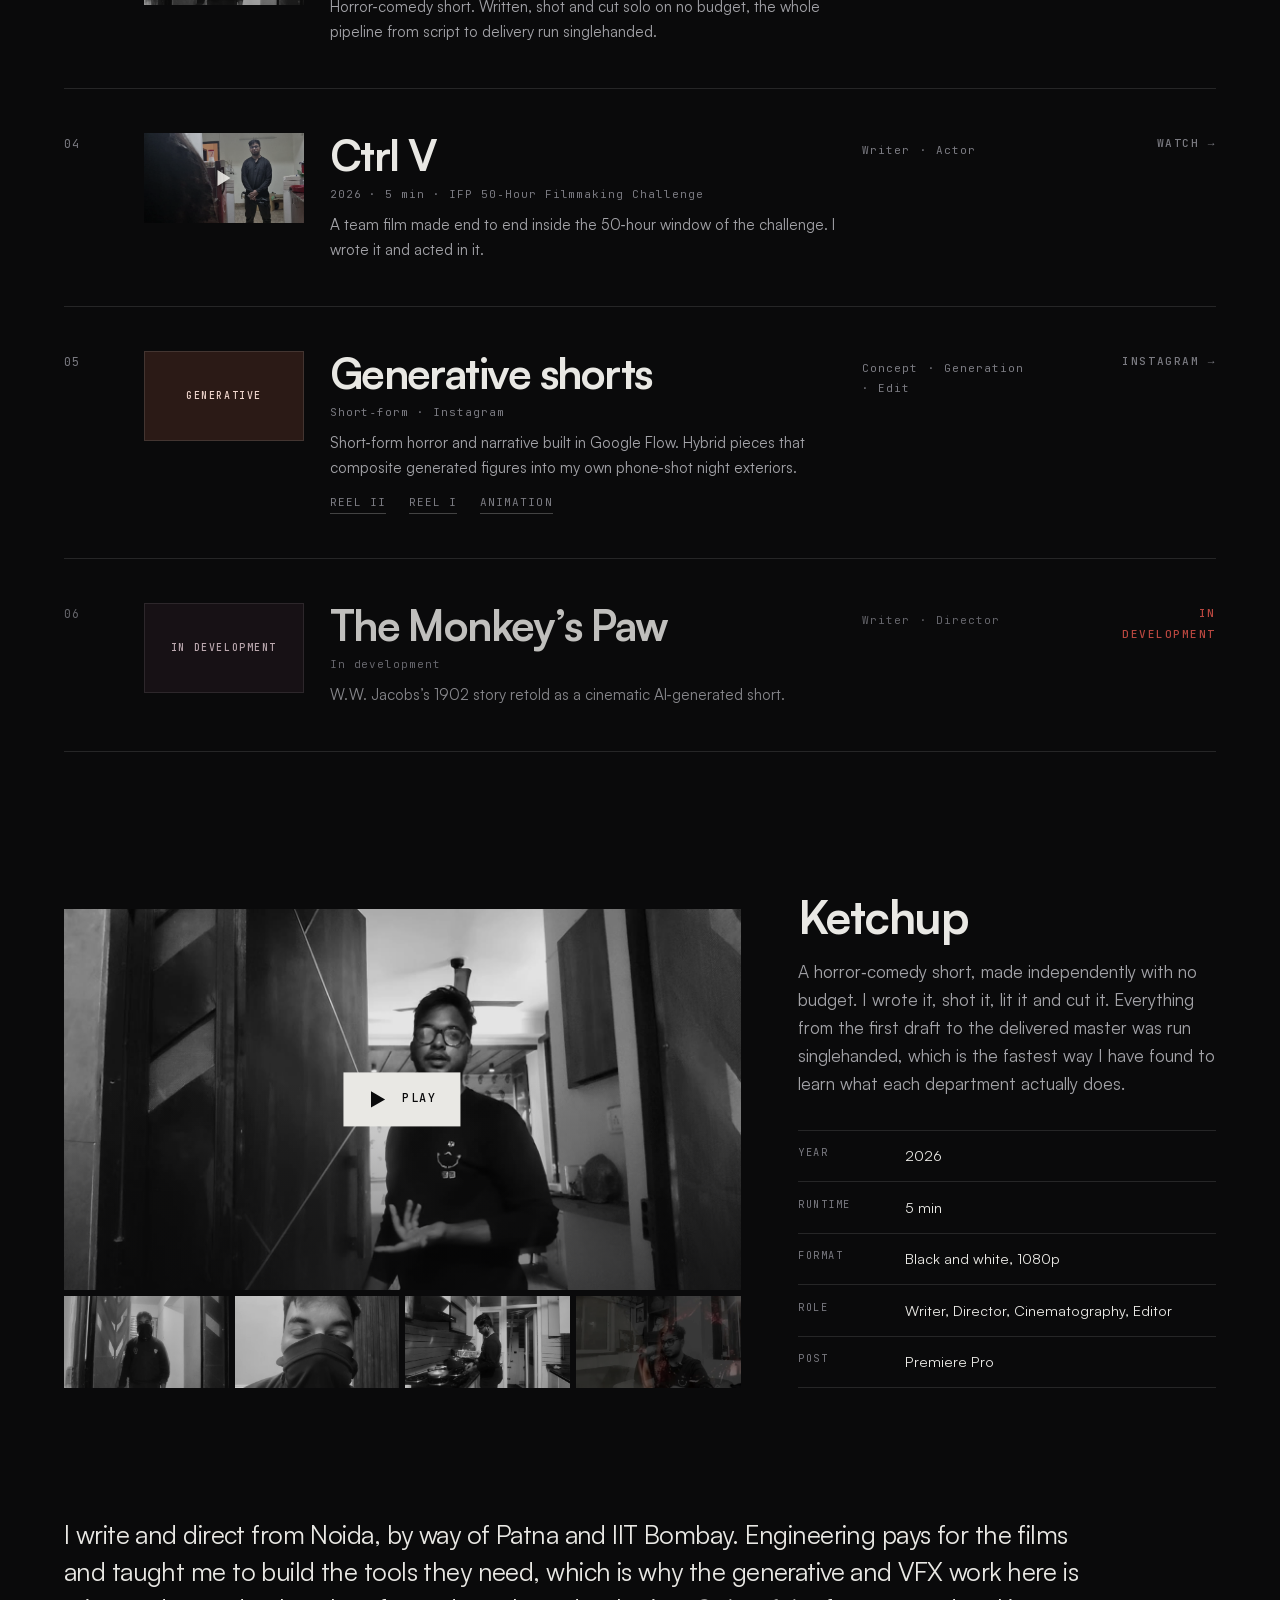
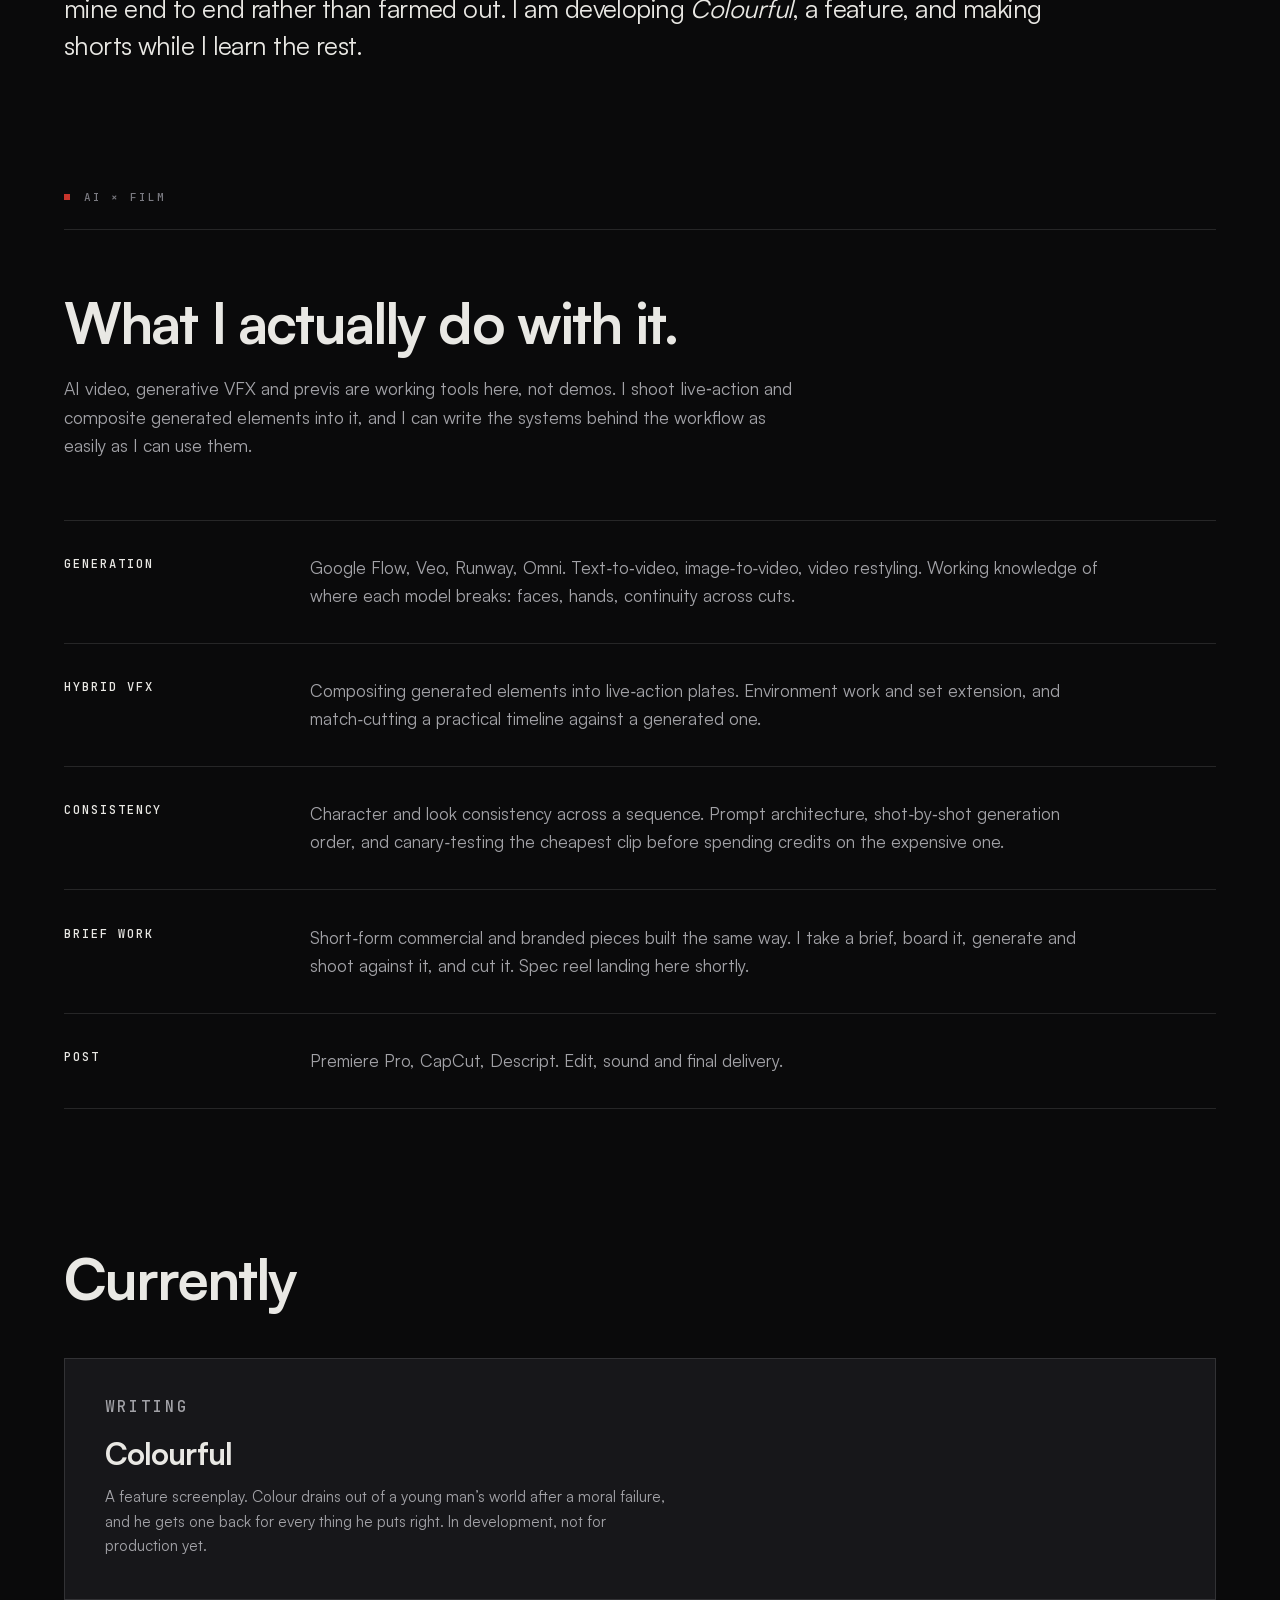
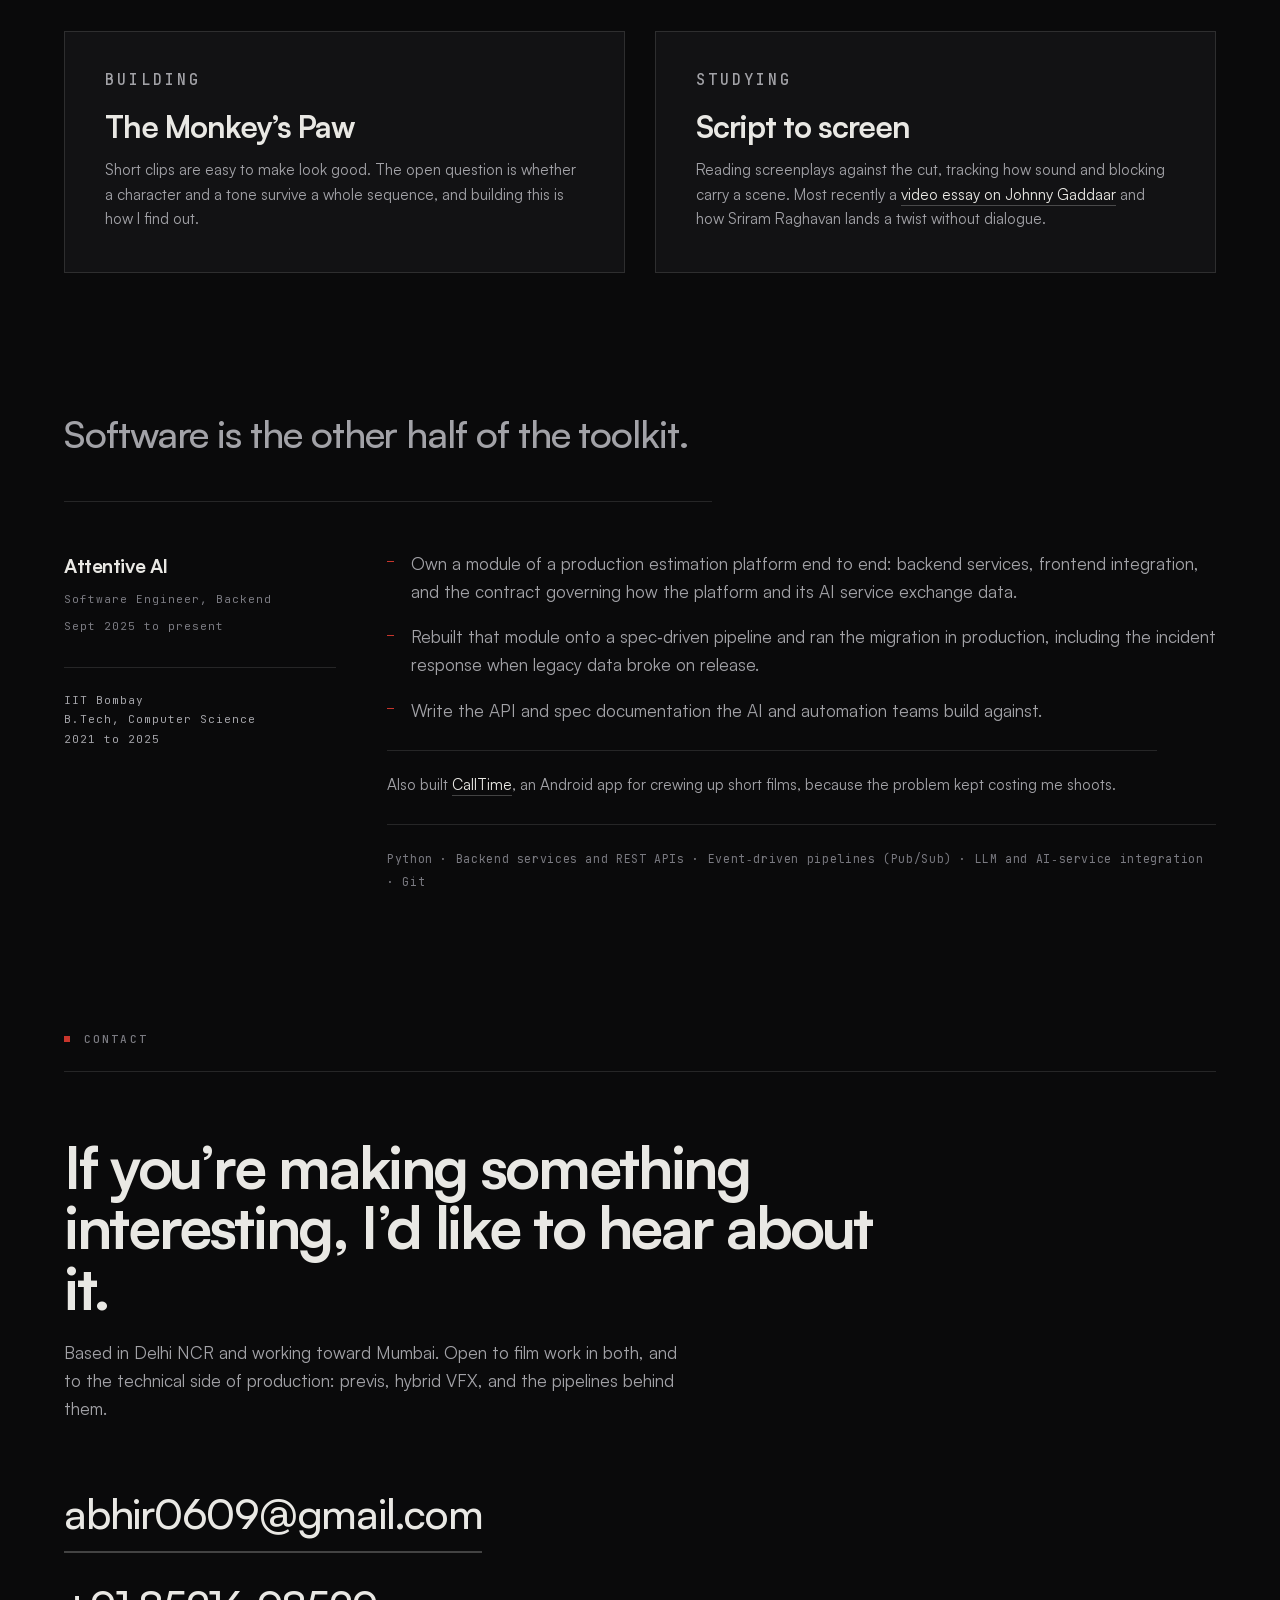
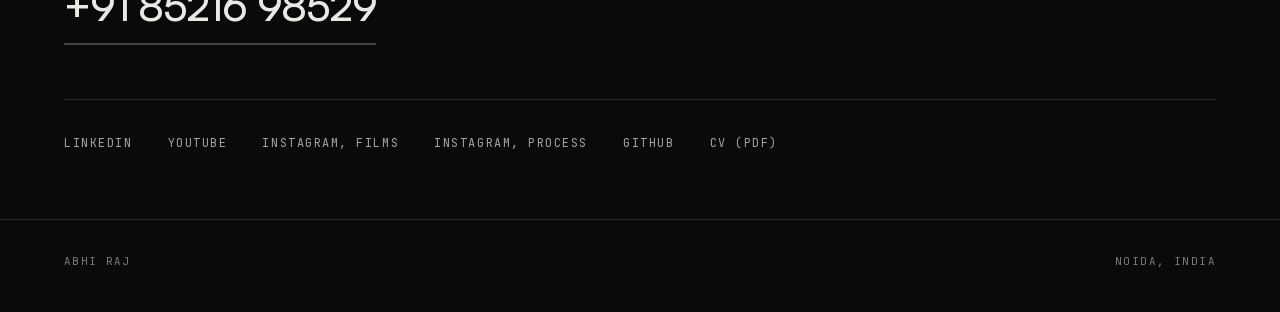
==== commit b345e902: "Dhaga copy, credits and LinkedIn link" ====
--- a/index.html
+++ b/index.html
@@ -51,7 +51,7 @@
       "worksFor": { "@type": "Organization", "name": "Attentive AI" },
       "address": { "@type": "PostalAddress", "addressLocality": "Noida", "addressCountry": "IN" },
       "sameAs": [
-        "https://www.linkedin.com/in/abhi-raj-a626a8228/",
+        "https://www.linkedin.com/in/abhi-raj-0656393b8/",
         "https://www.instagram.com/abheeee_and_movies_/",
         "https://www.instagram.com/the_slow_creator/",
         "https://github.com/Abhi7230",
@@ -205,7 +205,7 @@
             <p class="index__meta">2026 · 2 min 28 · animated, generated in Google Flow</p>
             <p class="index__desc">A grandmother ties a thread on her grandson&#8217;s wrist, and the thread outlives her. Generated end to end, with character and look holding across the whole sequence.</p>
           </div>
-          <p class="index__role"><span>Writer</span><span>Director</span><span>Animation</span></p>
+          <p class="index__role"><span>Writer</span><span>Director</span><span>Animation</span><span>Lyricist</span><span>Composer</span></p>
           <span class="index__go" aria-hidden="true">YouTube <i>&#8594;</i></span>
         </div>
       </li>
@@ -417,7 +417,7 @@
     </div>
 
     <ul class="elsewhere">
-      <li><a href="https://www.linkedin.com/in/abhi-raj-a626a8228/" target="_blank" rel="noopener">LinkedIn</a></li>
+      <li><a href="https://www.linkedin.com/in/abhi-raj-0656393b8/" target="_blank" rel="noopener">LinkedIn</a></li>
       <li><a href="https://www.youtube.com/watch?v=grgffM9v0jU" target="_blank" rel="noopener">YouTube</a></li>
       <li><a href="https://www.instagram.com/abheeee_and_movies_/" target="_blank" rel="noopener">Instagram, films</a></li>
       <li><a href="https://www.instagram.com/the_slow_creator/" target="_blank" rel="noopener">Instagram, process</a></li>
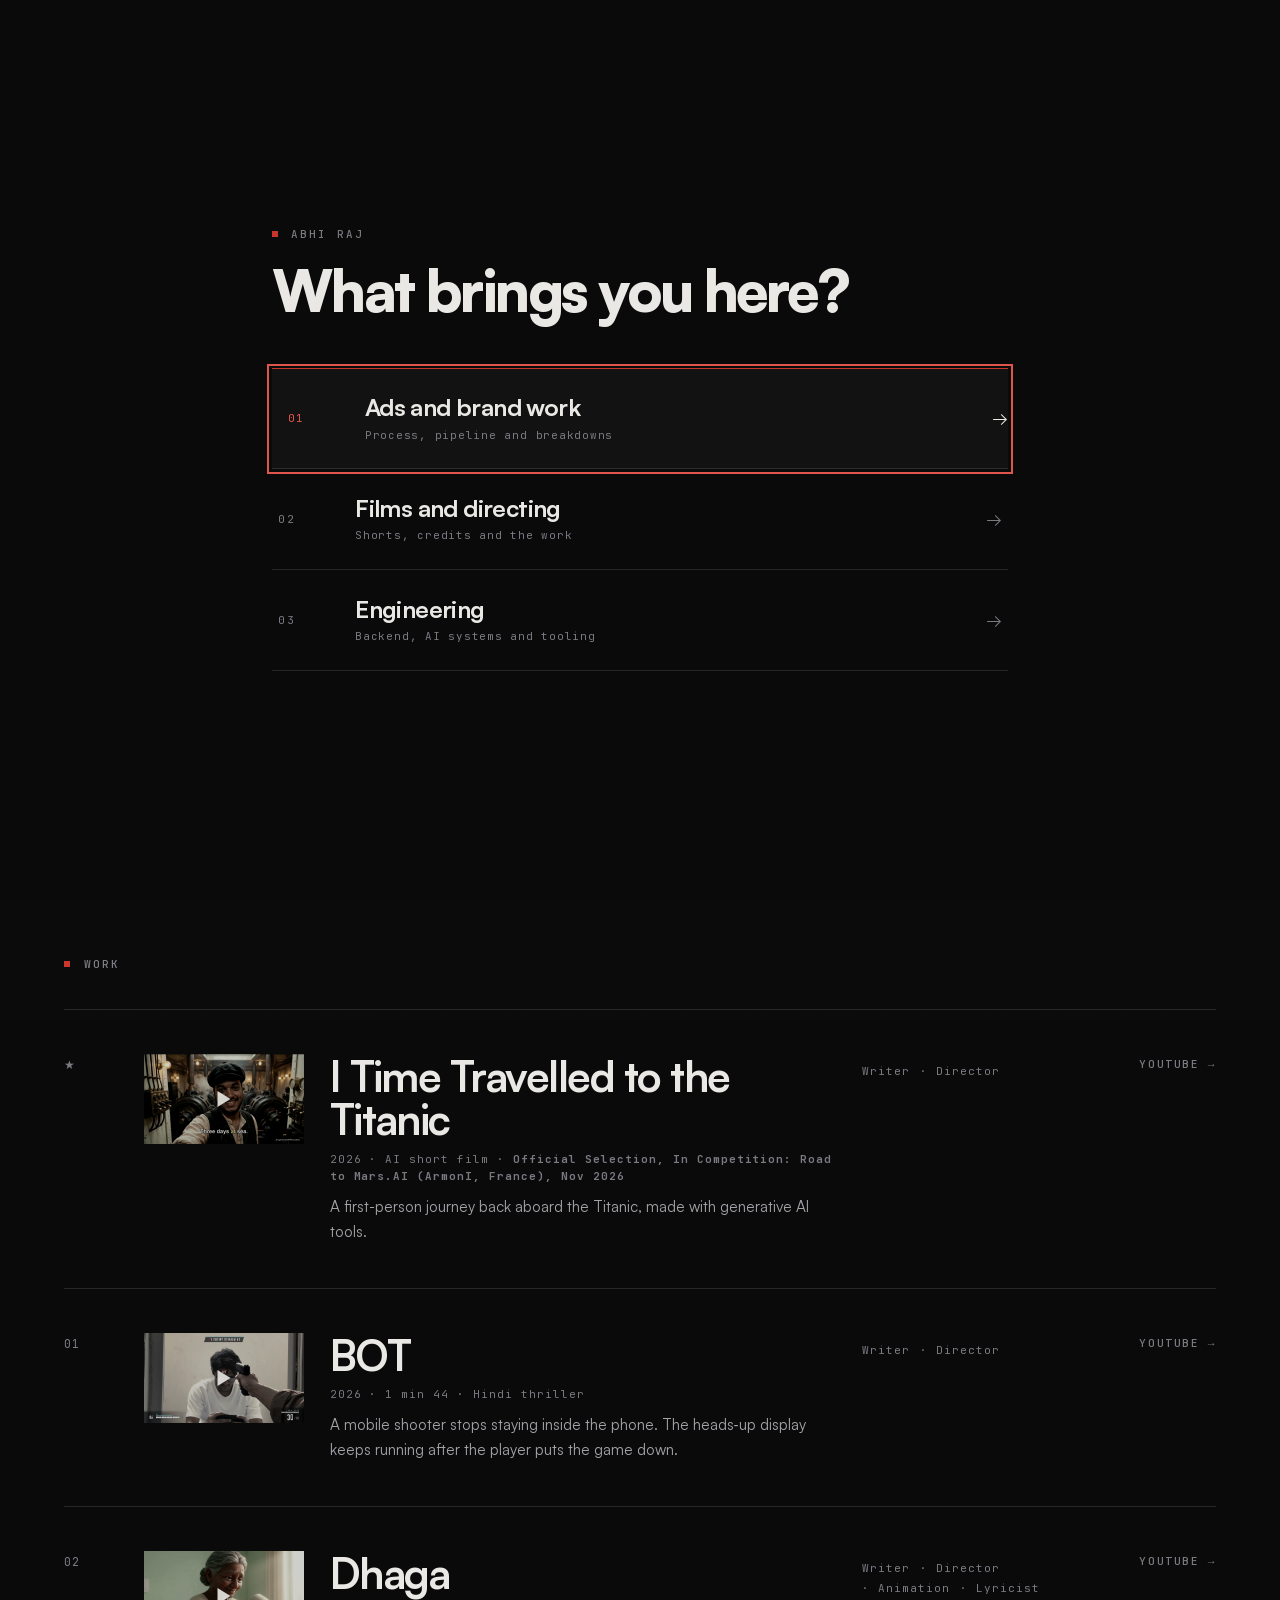
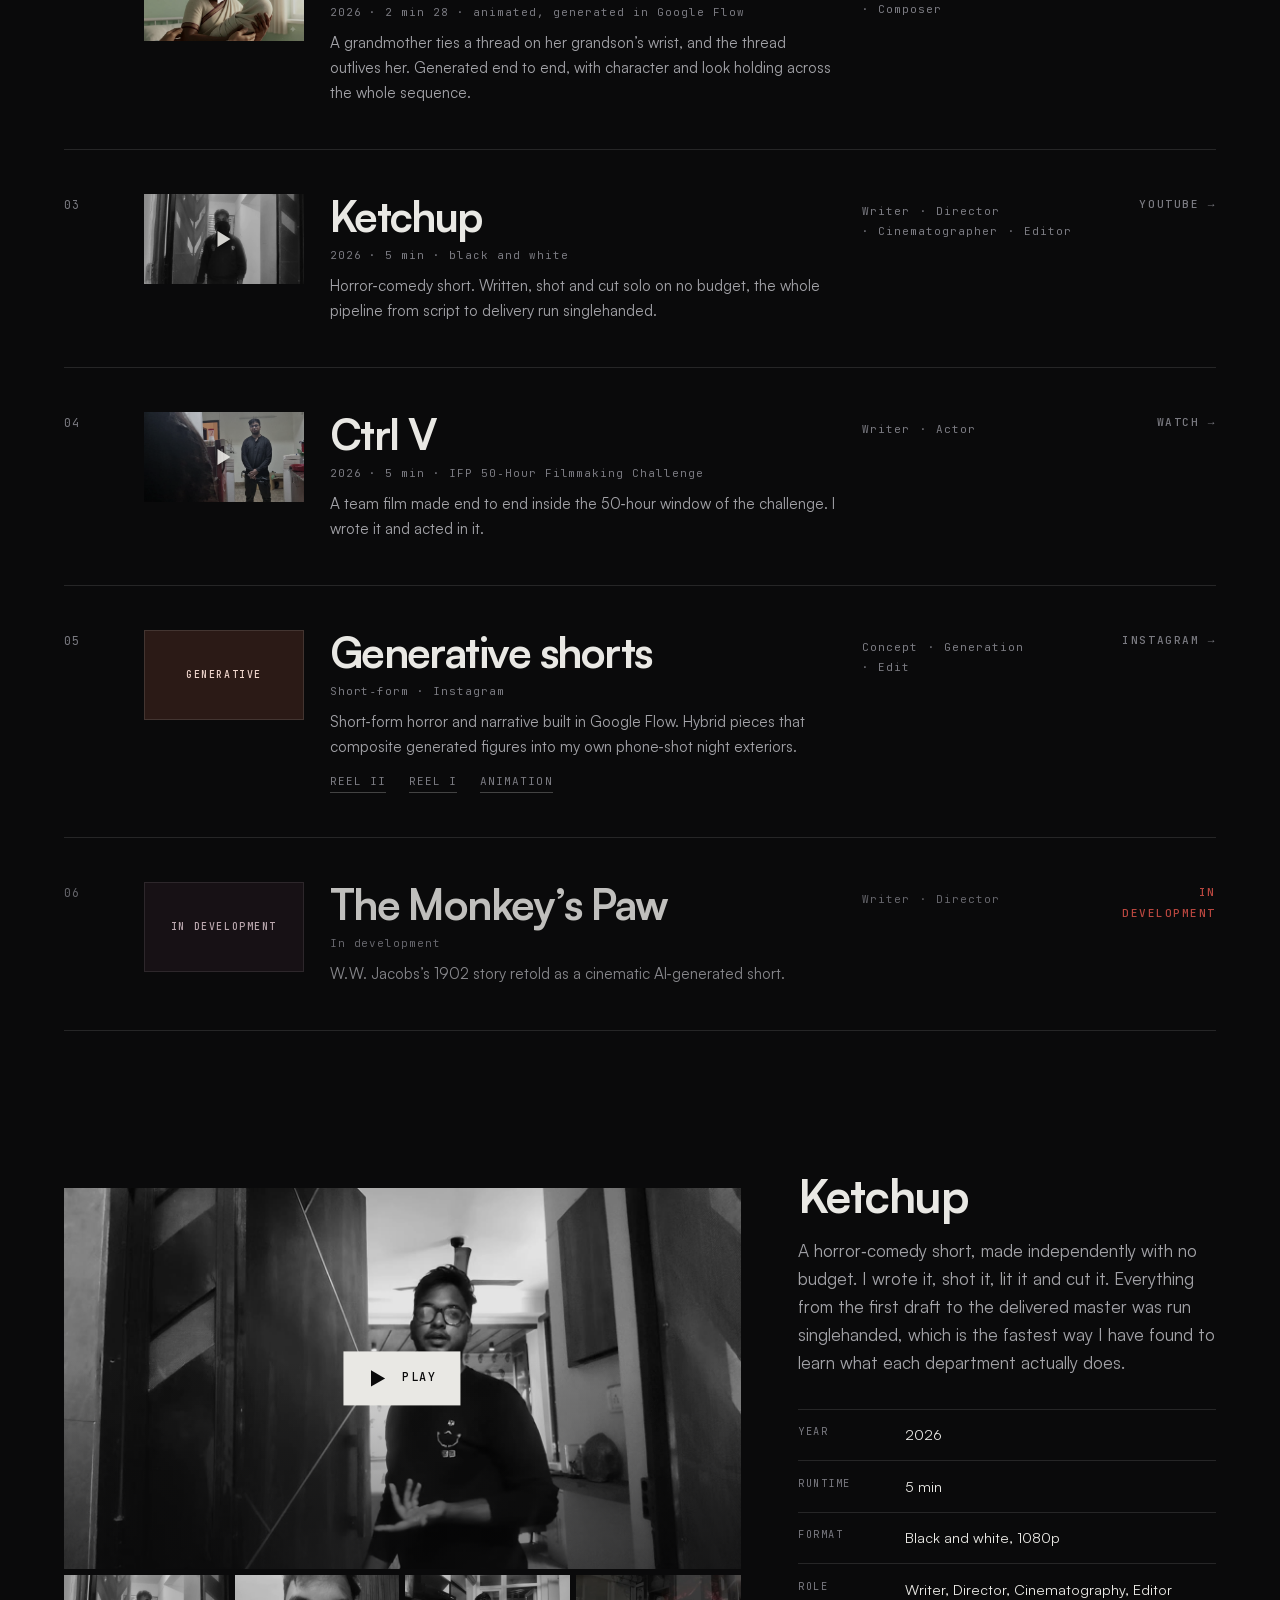
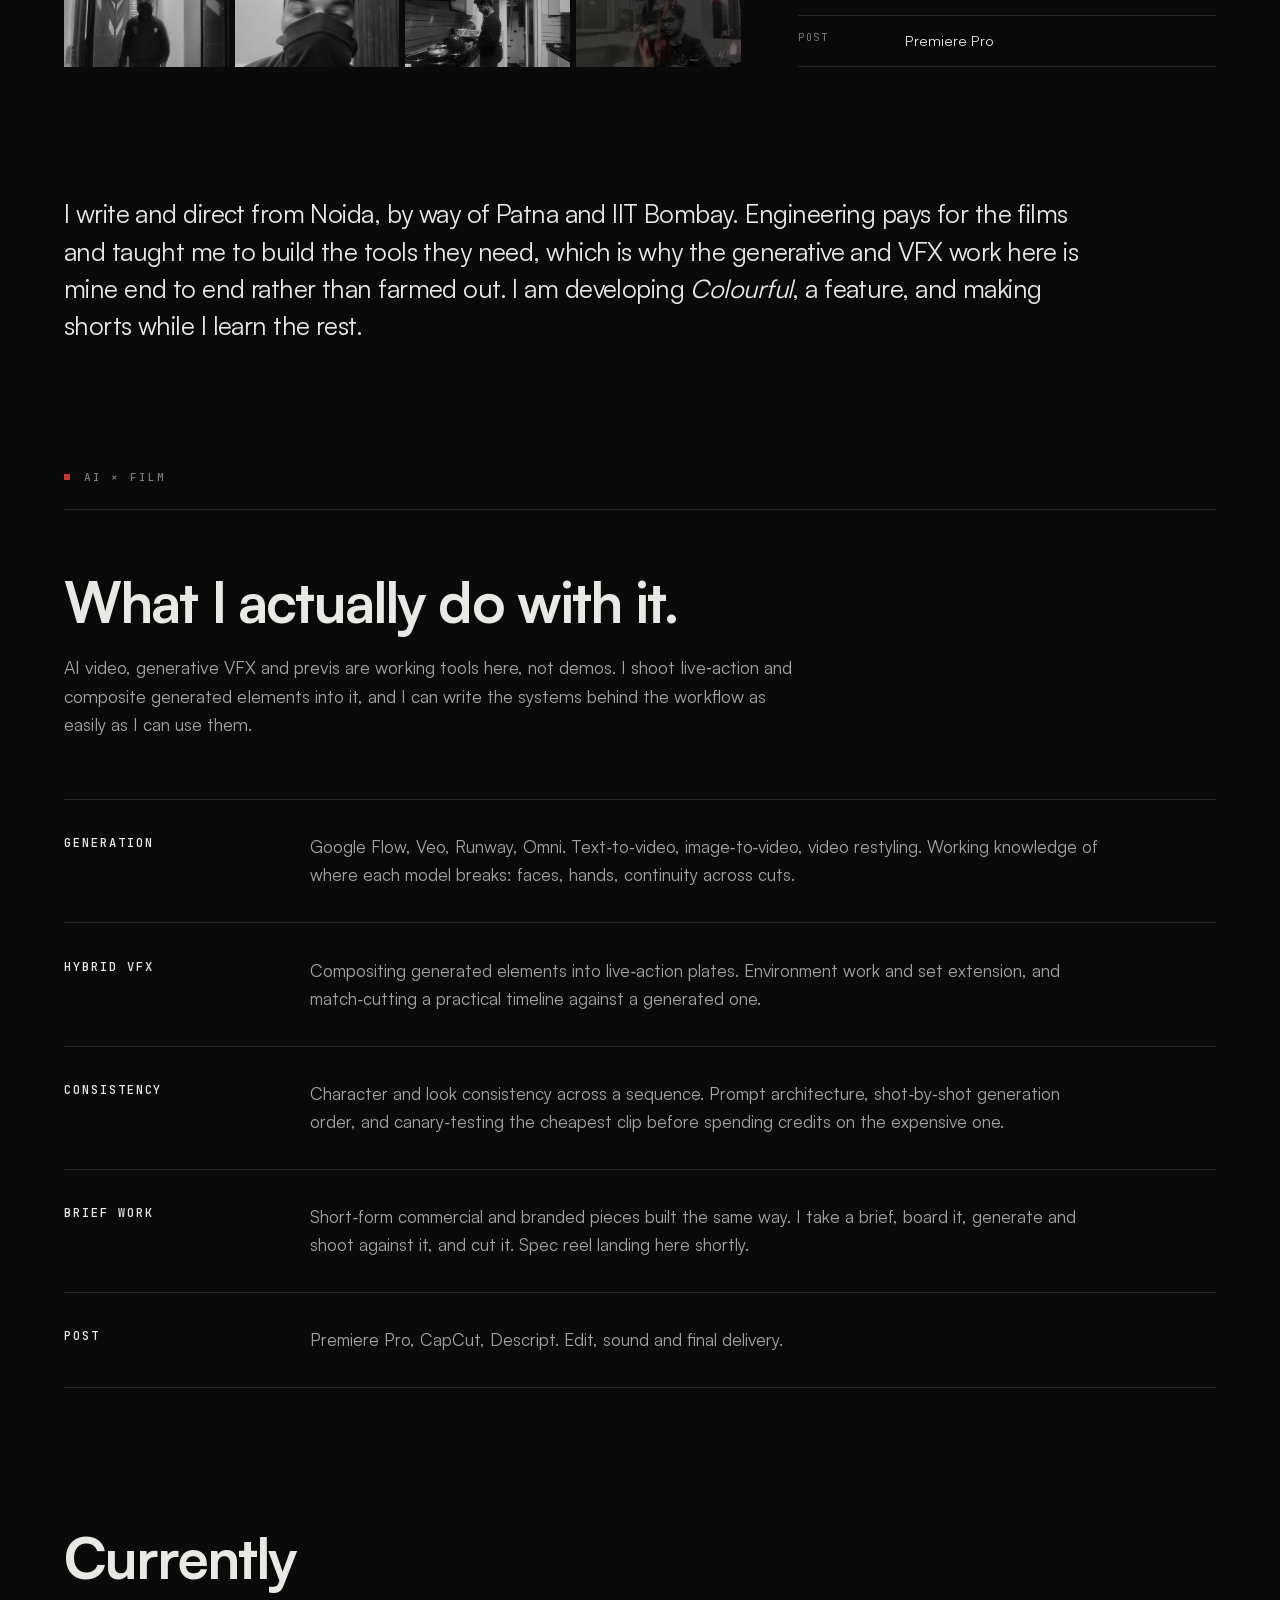
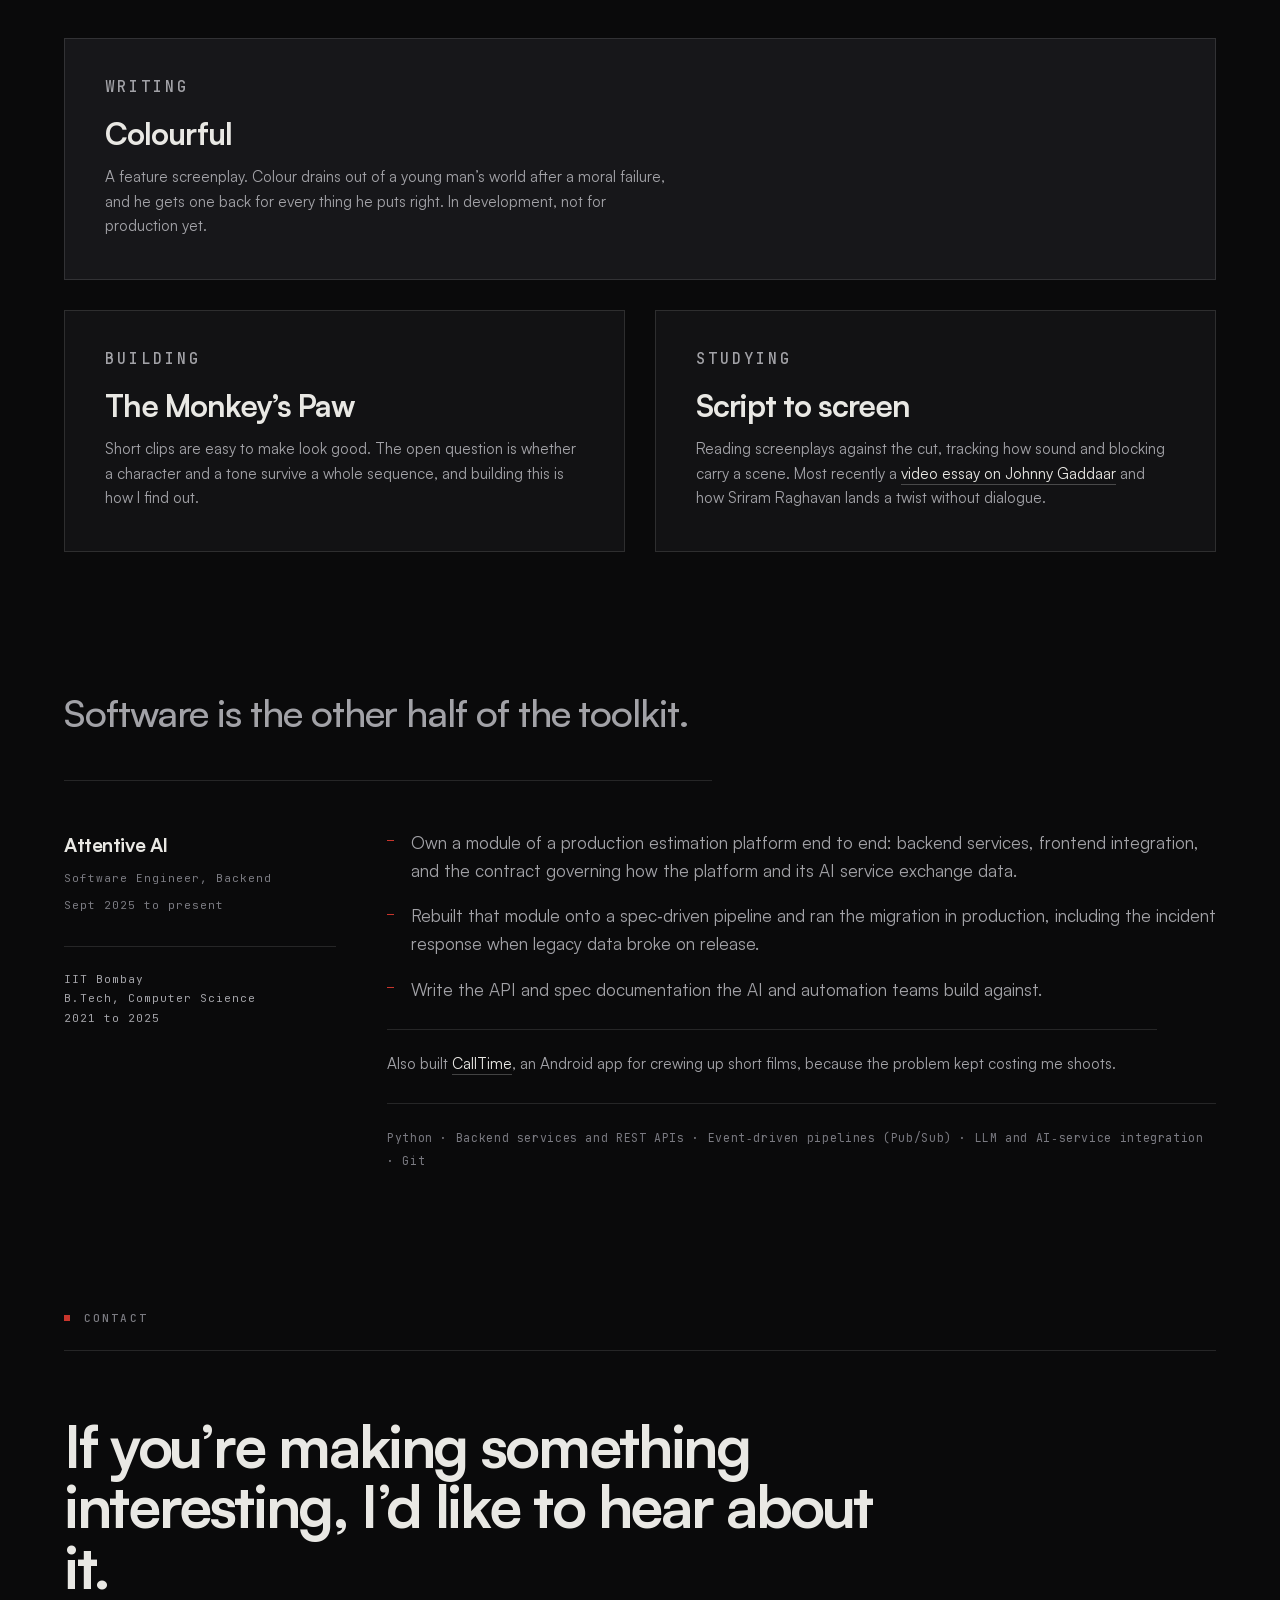
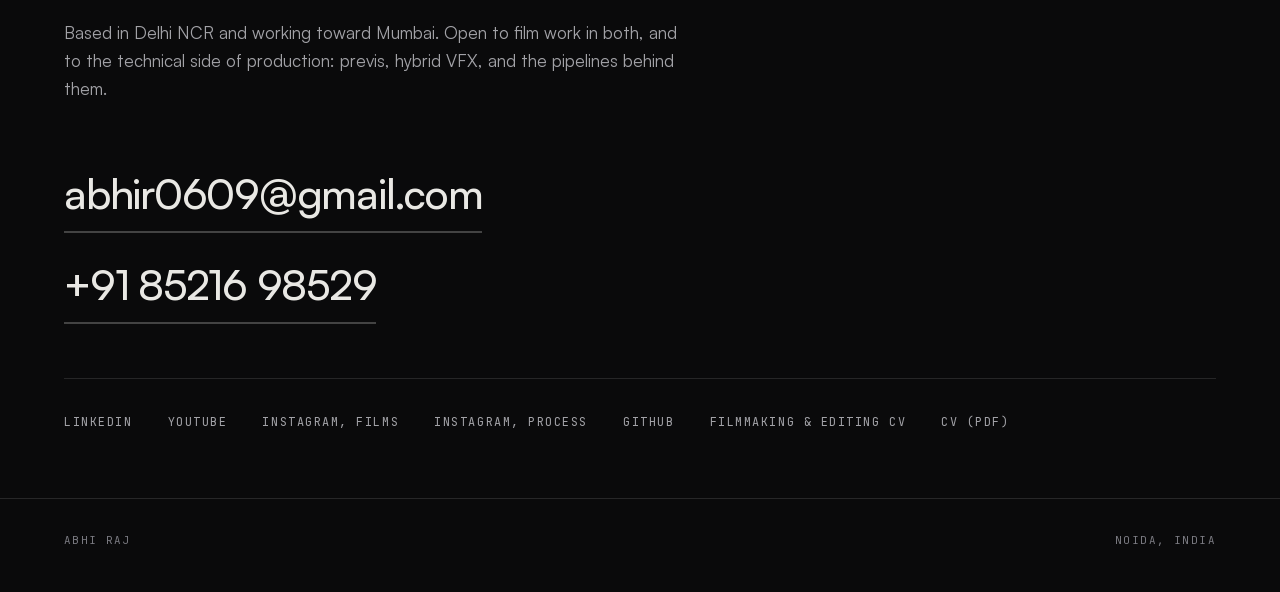
==== commit e5079340: "Add filmmaking CV, Titanic video entry, and update LinkedIn links - Add CV nav link and Download CV " ====
--- a/index.html
+++ b/index.html
@@ -51,7 +51,7 @@
       "worksFor": { "@type": "Organization", "name": "Attentive AI" },
       "address": { "@type": "PostalAddress", "addressLocality": "Noida", "addressCountry": "IN" },
       "sameAs": [
-        "https://www.linkedin.com/in/abhi-raj-0656393b8/",
+        "https://www.linkedin.com/in/abhiraj-films",
         "https://www.instagram.com/abheeee_and_movies_/",
         "https://www.instagram.com/the_slow_creator/",
         "https://github.com/Abhi7230",
@@ -136,6 +136,7 @@
     <a href="/ads/">For studios</a>
     <a href="#engineering">Engineering</a>
     <a href="#contact">Contact</a>
+    <a href="https://drive.google.com/file/d/1RjrkVHz-QjIcMVz9qniMuO2P-XuHCMZy/view" target="_blank" rel="noopener">CV</a>
   </nav>
 </header>
 
@@ -155,6 +156,10 @@
           <span class="cta-watch__rule" aria-hidden="true"></span>
           <span class="cta-watch__label">Watch Ketchup</span>
         </a>
+        <a class="cta-quiet" href="https://drive.google.com/file/d/1RjrkVHz-QjIcMVz9qniMuO2P-XuHCMZy/view" target="_blank" rel="noopener">
+          Download CV
+          <span class="cta-quiet__rule" aria-hidden="true"></span>
+        </a>
         <a class="cta-quiet" href="#contact">
           Get in touch
           <span class="cta-quiet__rule" aria-hidden="true"></span>
@@ -175,6 +180,23 @@
     <h2 class="label">Work</h2>
 
     <ol class="index" id="index">
+
+      <li class="index__row">
+        <div class="index__inner" data-preview="image" data-src="/assets/img/titanic-01.jpg">
+          <span class="index__no">&#9733;</span>
+          <figure class="index__thumb index__thumb--play">
+            <img src="/assets/img/titanic-01.jpg" width="1000" height="562" loading="lazy" decoding="async"
+                 alt="Title frame from I Time Travelled to the Titanic.">
+          </figure>
+          <div class="index__body">
+            <h3 class="index__title"><a class="stretch" href="https://youtu.be/Hjf3RPFFW2g" target="_blank" rel="noopener">I Time Travelled to the Titanic</a></h3>
+            <p class="index__meta">2026 · AI short film · <strong>Official Selection, In Competition: Road to Mars.AI (ArmonI, France), Nov 2026</strong></p>
+            <p class="index__desc">A first-person journey back aboard the Titanic, made with generative AI tools.</p>
+          </div>
+          <p class="index__role"><span>Writer</span><span>Director</span></p>
+          <span class="index__go" aria-hidden="true">YouTube <i>&#8594;</i></span>
+        </div>
+      </li>
 
       <li class="index__row">
         <div class="index__inner" data-preview="image" data-src="/assets/img/bot-02.jpg">
@@ -417,12 +439,13 @@
     </div>
 
     <ul class="elsewhere">
-      <li><a href="https://www.linkedin.com/in/abhi-raj-0656393b8/" target="_blank" rel="noopener">LinkedIn</a></li>
+      <li><a href="https://www.linkedin.com/in/abhiraj-films" target="_blank" rel="noopener">LinkedIn</a></li>
       <li><a href="https://www.youtube.com/watch?v=grgffM9v0jU" target="_blank" rel="noopener">YouTube</a></li>
       <li><a href="https://www.instagram.com/abheeee_and_movies_/" target="_blank" rel="noopener">Instagram, films</a></li>
       <li><a href="https://www.instagram.com/the_slow_creator/" target="_blank" rel="noopener">Instagram, process</a></li>
       <li><a href="https://github.com/Abhi7230" target="_blank" rel="noopener">GitHub</a></li>
-      <li><a href="/assets/abhi-raj-cv.pdf" download="Abhi-Raj-CV.pdf">CV (PDF)</a></li>
+      <li><a href="https://drive.google.com/file/d/1RjrkVHz-QjIcMVz9qniMuO2P-XuHCMZy/view" target="_blank" rel="noopener">Filmmaking &amp; Editing CV</a></li>
+      <li><a href="/assets/abhi-raj-filmmaker-cv.pdf" download="Abhi-Raj-Filmmaker-Editor-CV.pdf">CV (PDF)</a></li>
     </ul>
   </section>
 
